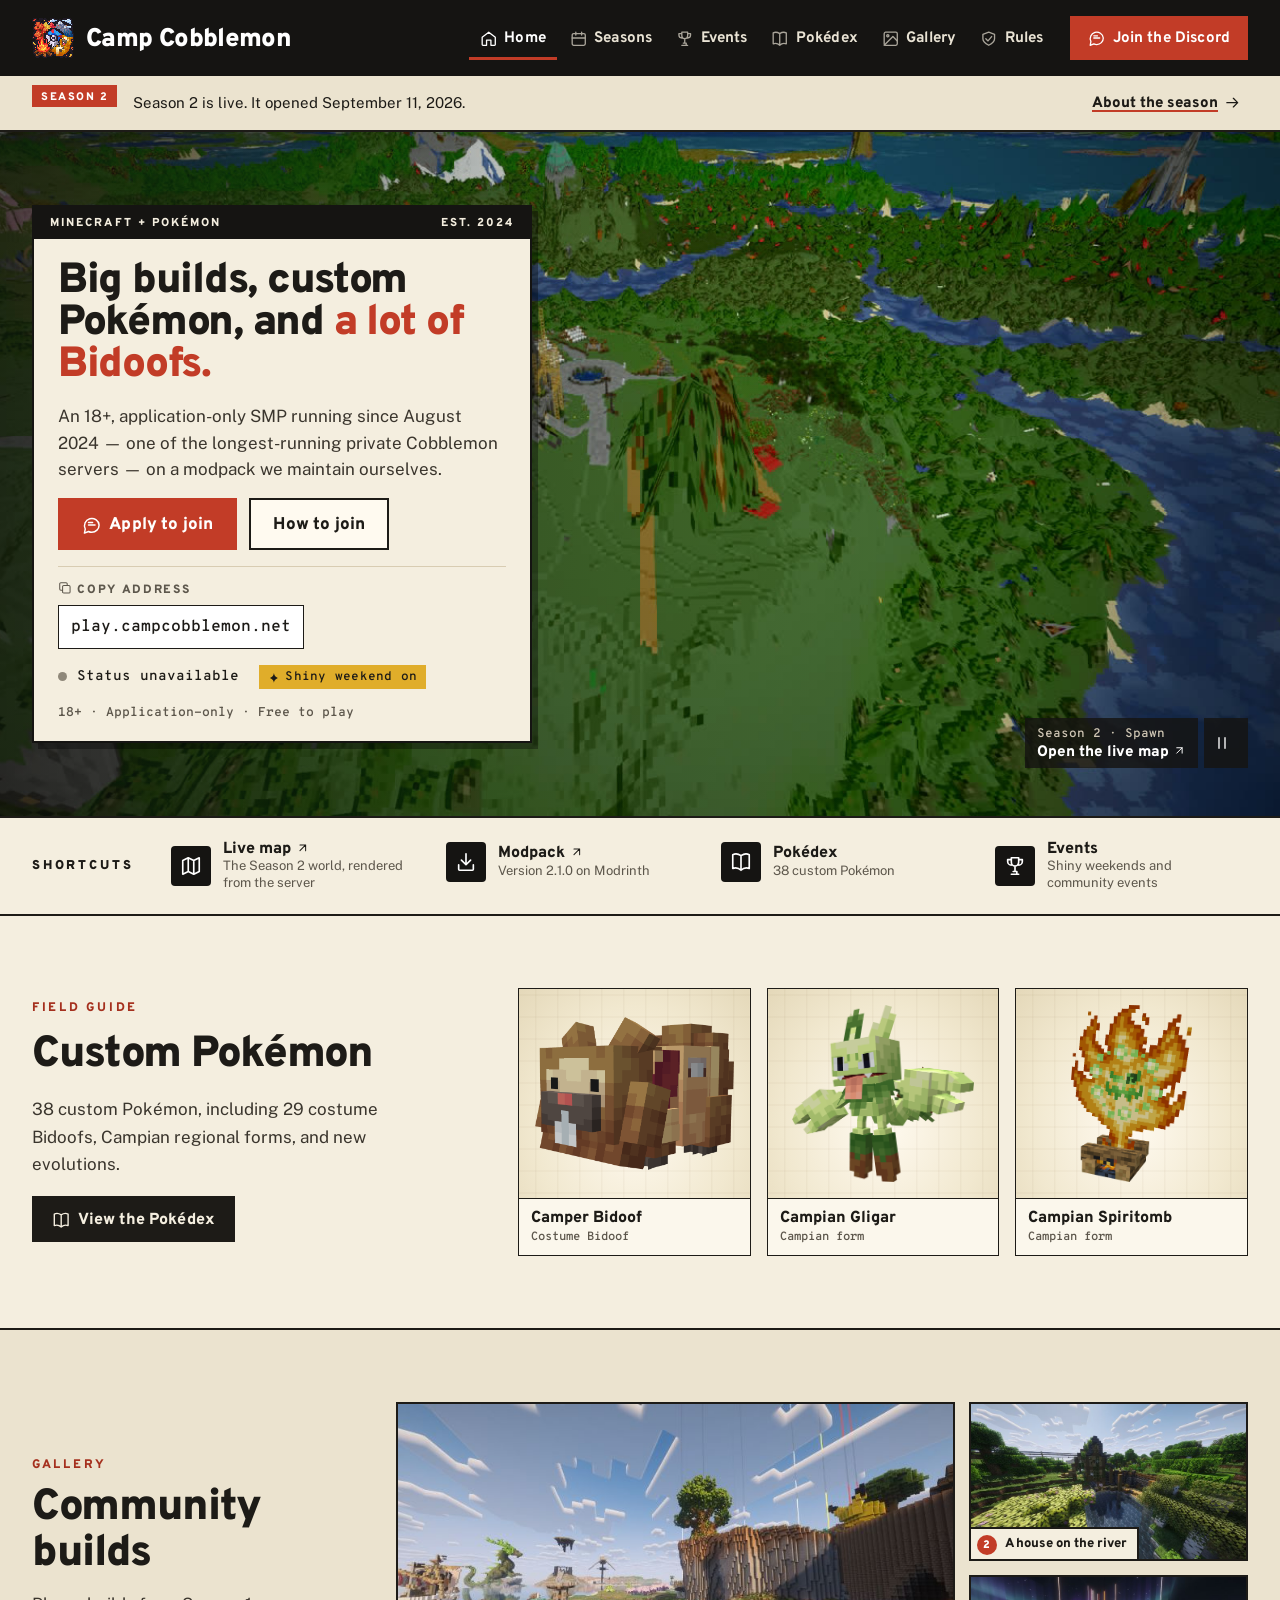
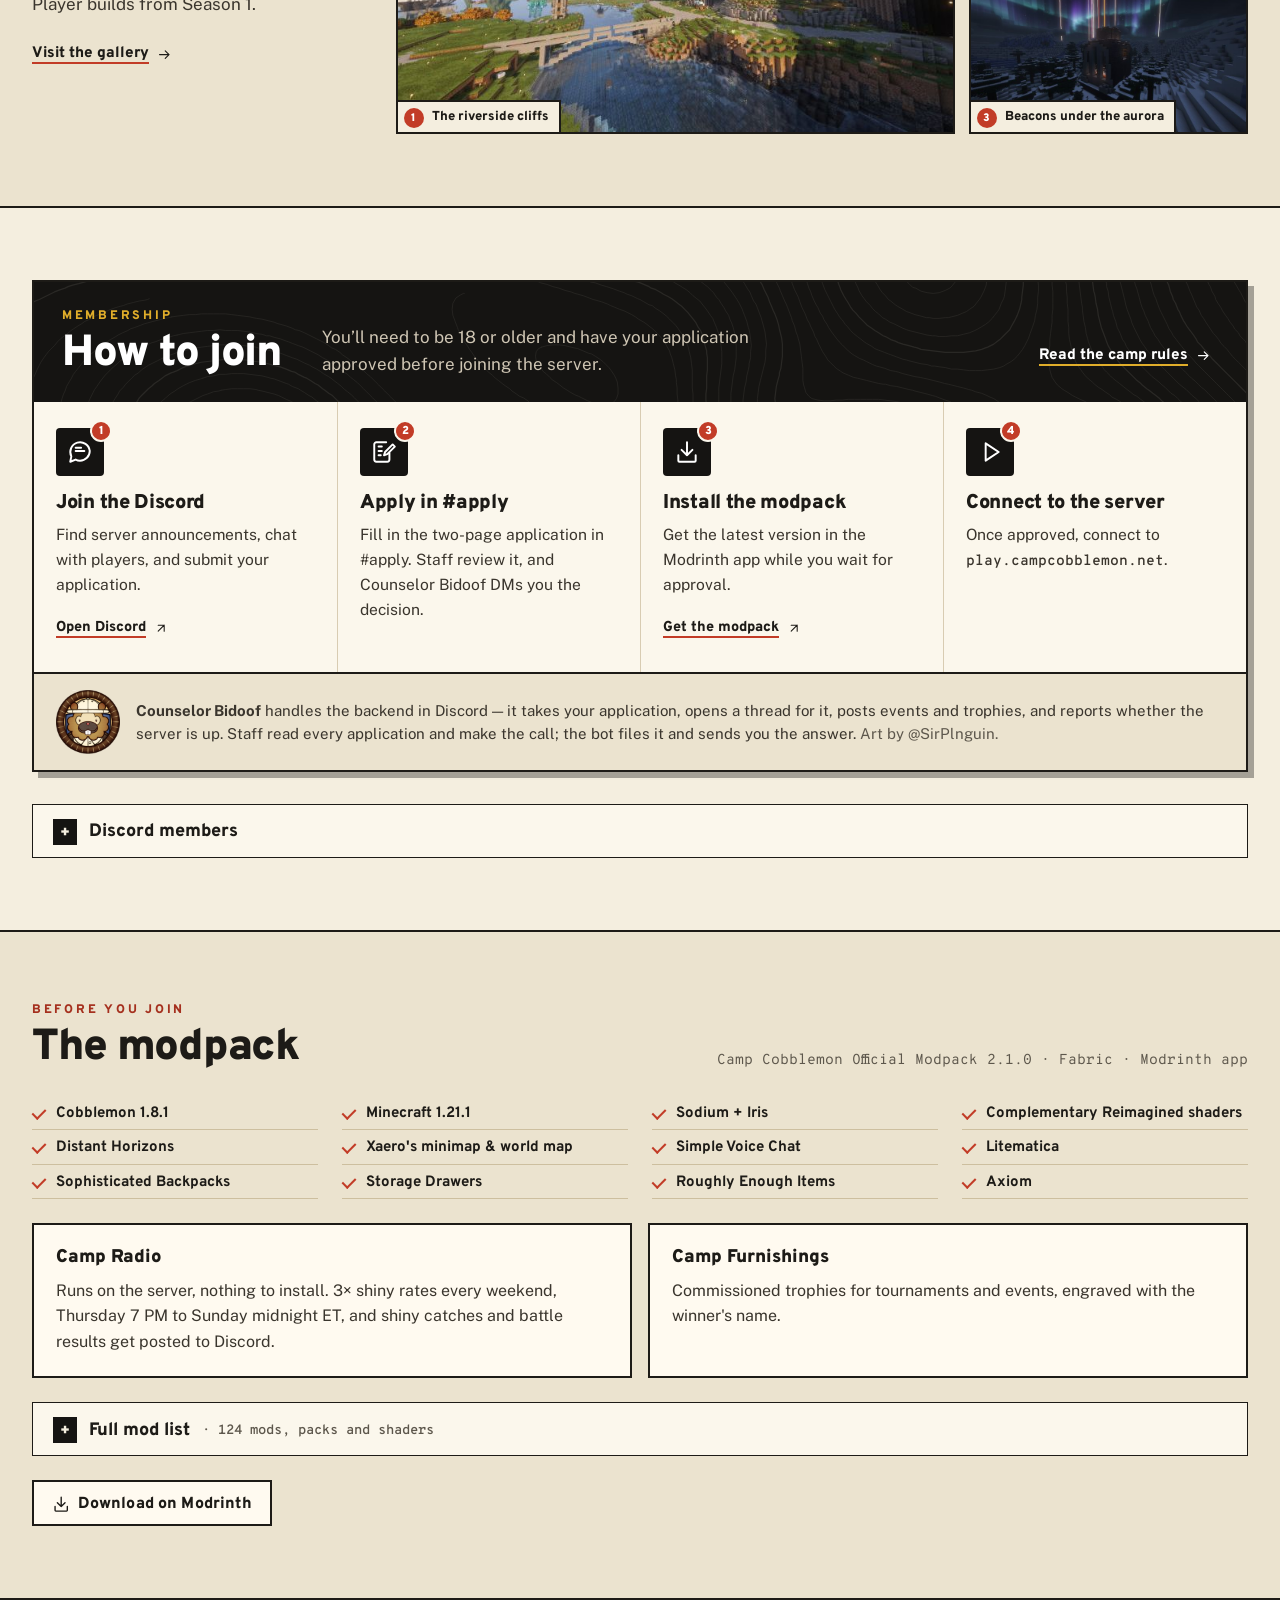
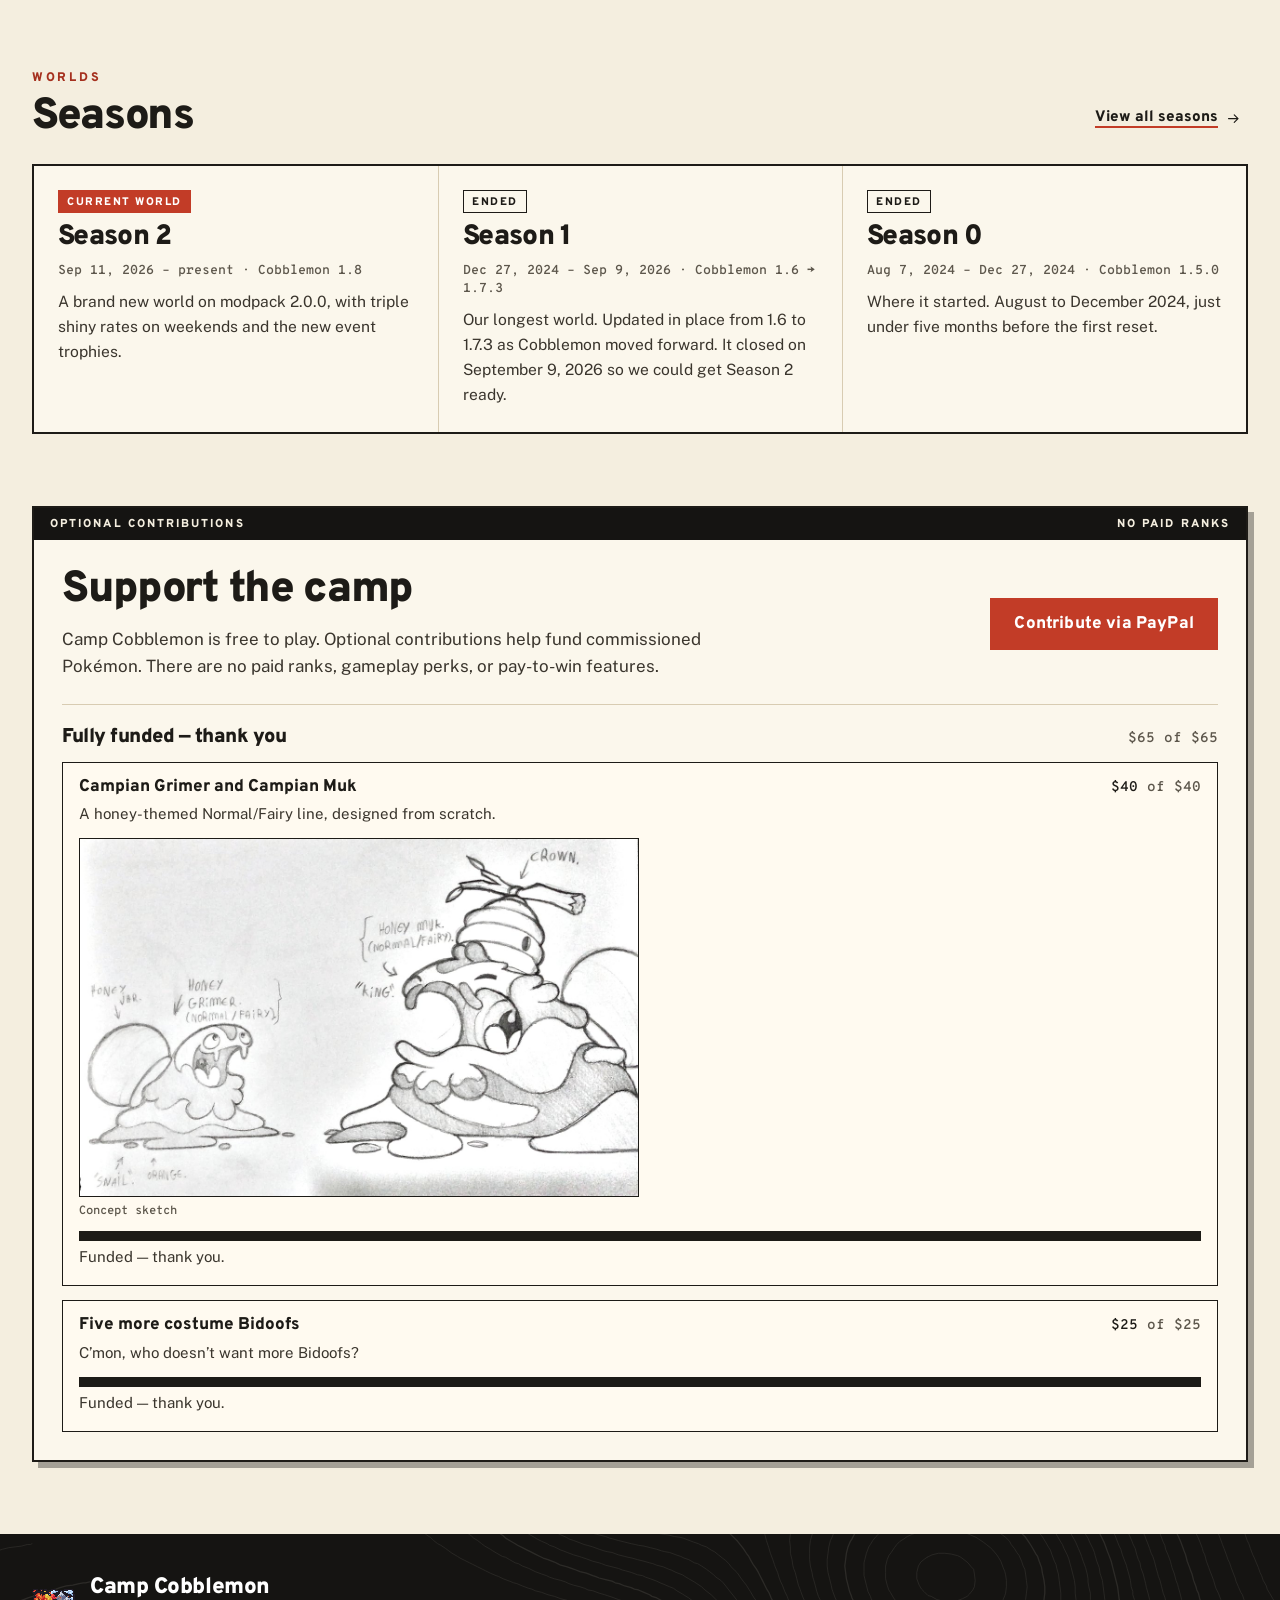
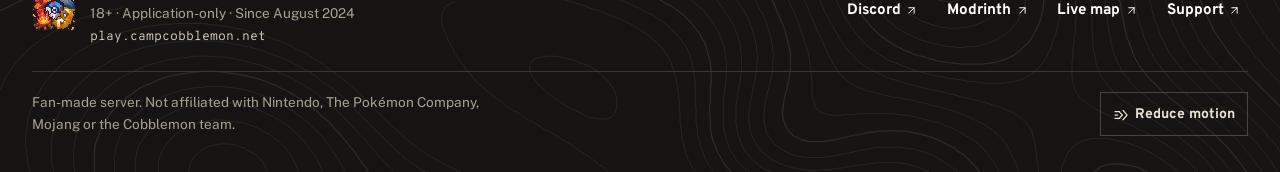
==== index.html @ f48741c9 "Brochure redesign: fix reviewer issues - Pokedex/Gallery no longer vanish on short screens: arrival " ====
<!doctype html>
<html lang="en">
<head>
  <meta charset="utf-8">
  <meta name="viewport" content="width=device-width, initial-scale=1">
  <title>Camp Cobblemon</title>
  <meta name="description" content="Big builds, custom Pokémon, and a lot of Bidoofs. Camp Cobblemon is an 18+, application-only SMP open since August 2024 — one of the longest-running private Cobblemon servers. Season 2 opened September 11, 2026.">
  <meta property="og:site_name" content="Camp Cobblemon">
  <meta property="og:type" content="website">
  <meta property="og:url" content="https://campcobblemon.net/">
  <meta property="og:title" content="Camp Cobblemon">
  <meta property="og:description" content="Big builds, custom Pokémon, and a lot of Bidoofs. 18+, application-only, open since August 2024.">
  <meta property="og:image" content="https://campcobblemon.net/assets/season2/banner.jpg">
  <meta property="og:image:width" content="960">
  <meta property="og:image:height" content="540">
  <meta name="twitter:card" content="summary_large_image">
  <meta name="theme-color" content="#151412">
  <link rel="icon" href="assets/logo.png">
  <link rel="preconnect" href="https://fonts.googleapis.com">
  <link rel="preconnect" href="https://fonts.gstatic.com" crossorigin>
  <link href="https://fonts.googleapis.com/css2?family=Overpass:wght@600;700;800;900&family=Overpass+Mono:wght@500;600&family=Public+Sans:wght@400;500;600;700&display=swap" rel="stylesheet">
  <script>try{document.documentElement.setAttribute("data-motion",matchMedia("(prefers-reduced-motion: reduce)").matches||localStorage.getItem("camp-motion")==="reduced"?"reduced":"full")}catch(e){}</script>
  <link rel="stylesheet" href="site.css?v=4ede66f1">
</head>
<body class="home-page">
<a class="skip-link" href="#main">Skip to content</a>

<header class="site-header">
  <div class="wrap">
    <a class="brand" href="index.html"><img src="assets/logo.png" alt=""><span>Camp Cobblemon</span></a>
    <button class="nav-toggle" type="button" aria-expanded="false" aria-controls="primary-nav" hidden><svg class="icon" aria-hidden="true" focusable="false"><use href="assets/icons.svg#menu"></use></svg>Menu</button>
    <nav class="nav" id="primary-nav" aria-label="Main navigation">
      <a href="index.html" class="active" aria-current="page"><svg class="icon" aria-hidden="true" focusable="false"><use href="assets/icons.svg#home"></use></svg>Home</a>
      <a href="seasons.html"><svg class="icon" aria-hidden="true" focusable="false"><use href="assets/icons.svg#calendar"></use></svg>Seasons</a>
      <a href="events.html"><svg class="icon" aria-hidden="true" focusable="false"><use href="assets/icons.svg#events"></use></svg>Events</a>
      <a href="pokedex.html"><svg class="icon" aria-hidden="true" focusable="false"><use href="assets/icons.svg#book"></use></svg>Pokédex</a>
      <a href="gallery.html"><svg class="icon" aria-hidden="true" focusable="false"><use href="assets/icons.svg#gallery"></use></svg>Gallery</a>
      <a href="rules.html"><svg class="icon" aria-hidden="true" focusable="false"><use href="assets/icons.svg#shield"></use></svg>Rules</a>
      <a class="btn btn-primary" data-link="discord" href="https://discord.com/invite/fWGNXbbjsd" target="_blank" rel="noopener"><svg class="icon" aria-hidden="true" focusable="false"><use href="assets/icons.svg#chat"></use></svg>Join the Discord</a>
    </nav>
  </div>
</header>

<main id="main" tabindex="-1">

  <aside class="season-announcement" aria-label="Season announcement">
    <div class="wrap">
      <span class="tag">Season 2</span>
      <p data-season-line>Season 2 is live. It opened September 11, 2026.</p>
      <a href="seasons.html#s2">About the season <svg class="icon" aria-hidden="true" focusable="false"><use href="assets/icons.svg#arrow"></use></svg></a>
    </div>
  </aside>

  <section class="hero" aria-labelledby="welcome-heading">
    <video class="hero-landscape" autoplay muted loop playsinline preload="auto" poster="assets/video/s2-flyover-poster.jpg?v=crop72" aria-hidden="true"><source src="assets/video/s2-flyover.mp4?v=crop72" type="video/mp4"></video>
    <div class="wrap hero-inner">
      <div class="hero-panel">
        <p class="panel-hd"><span>Minecraft + Pokémon</span><span>Est. 2024</span></p>
        <div class="hero-copy">
          <h1 id="welcome-heading">Big builds, custom Pokémon, and <span>a lot of Bidoofs.</span></h1>
          <p class="lede">An 18+, application-only SMP running since August 2024&nbsp;— one of the longest-running private Cobblemon servers&nbsp;— on a modpack we maintain ourselves.</p>
          <div class="actions">
            <a class="btn btn-primary btn-lg" data-link="discord" href="https://discord.com/invite/fWGNXbbjsd" target="_blank" rel="noopener"><svg class="icon" aria-hidden="true" focusable="false"><use href="assets/icons.svg#chat"></use></svg>Apply to join</a>
            <a class="btn btn-outline btn-lg" href="#join">How to join</a>
          </div>
          <div class="server-address"><span class="lbl"><svg class="icon" aria-hidden="true" focusable="false"><use href="assets/icons.svg#copy"></use></svg>Copy address</span><button class="mono" data-copy aria-label="Copy server address" title="Copy the server address" data-address>play.campcobblemon.net</button></div>
          <p class="sr-only" id="copy-feedback" role="status"></p>
          <div class="status" id="status" role="status">
            <span class="dot" aria-hidden="true"></span>
            <strong class="status-text">Checking server…</strong>
            <span class="status-players"></span>
            <span class="tag shiny-badge" id="shiny-badge" hidden><svg class="icon" aria-hidden="true" focusable="false"><use href="assets/icons.svg#sparkle"></use></svg>Shiny weekend on</span>
          </div>
          <p class="hero-note">18+ · Application-only · Free to play</p>
        </div>
      </div>
      <div class="hero-tools">
        <a class="landscape-credit" data-link="map" href="https://map.campcobblemon.net" target="_blank" rel="noopener"><span>Season 2 · Spawn</span><strong>Open the live map<svg class="icon trail" aria-hidden="true" focusable="false"><use href="assets/icons.svg#external"></use></svg></strong></a>
        <button class="video-toggle" type="button" data-video-toggle aria-label="Pause the background video" hidden><svg class="icon" aria-hidden="true" focusable="false"><use href="assets/icons.svg#pause"></use></svg></button>
      </div>
    </div>
  </section>

  <nav class="key-strip" aria-label="Player shortcuts">
    <div class="wrap">
      <p class="key-title" aria-hidden="true">Shortcuts</p>
      <ul class="key-list">
        <li><a data-link="map" href="https://map.campcobblemon.net" target="_blank" rel="noopener"><span class="picto" aria-hidden="true"><svg class="icon" aria-hidden="true" focusable="false"><use href="assets/icons.svg#map"></use></svg></span><span><strong>Live map<svg class="icon trail" aria-hidden="true" focusable="false"><use href="assets/icons.svg#external"></use></svg></strong><small>The Season 2 world, rendered from the server</small></span></a></li>
        <li><a data-link="modrinth" href="https://modrinth.com/modpack/camp-cobblemon-modpack" target="_blank" rel="noopener"><span class="picto" aria-hidden="true"><svg class="icon" aria-hidden="true" focusable="false"><use href="assets/icons.svg#download"></use></svg></span><span><strong>Modpack<svg class="icon trail" aria-hidden="true" focusable="false"><use href="assets/icons.svg#external"></use></svg></strong><small>Version <span data-modpack-version>2.1.0</span> on Modrinth</small></span></a></li>
        <li><a href="pokedex.html"><span class="picto" aria-hidden="true"><svg class="icon" aria-hidden="true" focusable="false"><use href="assets/icons.svg#book"></use></svg></span><span><strong>Pokédex</strong><small><span data-mon-count>38</span> custom Pokémon</small></span></a></li>
        <li><a href="events.html"><span class="picto" aria-hidden="true"><svg class="icon" aria-hidden="true" focusable="false"><use href="assets/icons.svg#events"></use></svg></span><span><strong>Events</strong><small>Shiny weekends and community events</small></span></a></li>
      </ul>
    </div>
  </nav>

  <section class="section camp-field-guide" aria-labelledby="locals-heading">
    <div class="wrap">
      <div class="field-guide-copy">
        <p class="kicker">Field guide</p>
        <h2 id="locals-heading">Custom Pokémon</h2>
        <p><span data-mon-count>38</span> custom Pokémon, including <span data-bidoof-count>29</span> costume Bidoofs, Campian regional forms, and new evolutions.</p>
        <a class="btn btn-dark" href="pokedex.html"><svg class="icon" aria-hidden="true" focusable="false"><use href="assets/icons.svg#book"></use></svg>View the Pokédex</a>
      </div>
      <div class="specimen-lineup">
        <figure><img src="assets/pokemon/r33.png" alt="Camper Bidoof carrying a backpack" width="256" height="256" loading="lazy"><figcaption><strong>Camper Bidoof</strong><span>Costume Bidoof</span></figcaption></figure>
        <figure><img src="assets/pokemon/r29.png" alt="Campian Gligar" width="256" height="256" loading="lazy"><figcaption><strong>Campian Gligar</strong><span>Campian form</span></figcaption></figure>
        <figure><img src="assets/pokemon/r32.png" alt="Campian Spiritomb" width="256" height="256" loading="lazy"><figcaption><strong>Campian Spiritomb</strong><span>Campian form</span></figcaption></figure>
      </div>
    </div>
  </section>

  <section class="section camp-gallery" aria-labelledby="builds-heading">
    <div class="wrap">
      <div class="builds-copy">
        <p class="kicker">Gallery</p>
        <h2 id="builds-heading">Community builds</h2>
        <p class="gallery-note">Player builds from Season 1.</p>
        <a class="more" href="gallery.html">Visit the gallery <svg class="icon" aria-hidden="true" focusable="false"><use href="assets/icons.svg#arrow"></use></svg></a>
      </div>
      <div class="thumbs-3" id="featured"></div>
    </div>
  </section>

  <section class="section join-grid" id="join" aria-labelledby="join-heading">
    <div class="wrap">
      <div class="sheet">
        <div class="sheet-head">
          <div><p class="kicker">Membership</p><h2 id="join-heading">How to join</h2></div>
          <p class="join-intro">You’ll need to be 18 or older and have your application approved before joining the server.</p>
          <a class="more" href="rules.html">Read the camp rules <svg class="icon" aria-hidden="true" focusable="false"><use href="assets/icons.svg#arrow"></use></svg></a>
        </div>
        <ol class="join-steps">
          <li class="step"><span class="picto" aria-hidden="true"><svg class="icon" aria-hidden="true" focusable="false"><use href="assets/icons.svg#chat"></use></svg><b>1</b></span><strong>Join the Discord</strong><p>Find server announcements, chat with players, and submit your application.</p><a class="more" data-link="discord" href="https://discord.com/invite/fWGNXbbjsd" target="_blank" rel="noopener">Open Discord <svg class="icon" aria-hidden="true" focusable="false"><use href="assets/icons.svg#external"></use></svg></a></li>
          <li class="step"><span class="picto" aria-hidden="true"><svg class="icon" aria-hidden="true" focusable="false"><use href="assets/icons.svg#apply"></use></svg><b>2</b></span><strong>Apply in #apply</strong><p>Fill in the two-page application in #apply. Staff review it, and Counselor Bidoof DMs you the decision.</p></li>
          <li class="step"><span class="picto" aria-hidden="true"><svg class="icon" aria-hidden="true" focusable="false"><use href="assets/icons.svg#download"></use></svg><b>3</b></span><strong>Install the modpack</strong><p>Get the latest version in the Modrinth app while you wait for approval.</p><a class="more" data-link="modrinth" href="https://modrinth.com/modpack/camp-cobblemon-modpack" target="_blank" rel="noopener">Get the modpack <svg class="icon" aria-hidden="true" focusable="false"><use href="assets/icons.svg#external"></use></svg></a></li>
          <li class="step"><span class="picto" aria-hidden="true"><svg class="icon" aria-hidden="true" focusable="false"><use href="assets/icons.svg#play"></use></svg><b>4</b></span><strong>Connect to the server</strong><p>Once approved, connect to <span class="mono" data-address>play.campcobblemon.net</span>.</p></li>
        </ol>
        <aside class="bot-note">
          <img src="assets/counselor.png" alt="Counselor Bidoof, the camp's Discord bot" width="192" height="192" loading="lazy">
          <p><strong>Counselor Bidoof</strong> handles the backend in Discord — it takes your application, opens a thread for it, posts events and trophies, and reports whether the server is up. Staff read every application and make the call; the bot files it and sends you the answer. <span class="faint">Art by @SirPlnguin.</span></p>
        </aside>
      </div>
      <details class="dropdown discord-widget">
        <summary>Discord members</summary>
        <iframe src="https://discord.com/widget?id=1269333810647138377&theme=light" width="350" height="500" title="Camp Cobblemon Discord" allowtransparency="true" frameborder="0" loading="lazy" sandbox="allow-popups allow-popups-to-escape-sandbox allow-same-origin allow-scripts"></iframe>
      </details>
    </div>
  </section>

  <section class="section modpack" id="modpack" aria-labelledby="modpack-heading">
    <div class="wrap">
      <div class="section-head">
        <div><p class="kicker">Before you join</p><h2 id="modpack-heading">The modpack</h2></div>
        <p class="mono">Camp Cobblemon Official Modpack <span data-modpack-version>2.0.0</span> · Fabric · Modrinth app</p>
      </div>
      <div class="chips" id="modpack-chips"></div>
      <div class="cards-4" id="modpack-ours"></div>
      <details class="dropdown">
        <summary>Full mod list <span class="faint"><span class="sep" aria-hidden="true">· </span><span data-mod-count>121</span> mods, packs and shaders</span></summary>
        <div class="modlist" id="modlist"></div>
      </details>
      <div><a class="btn btn-outline" data-link="modrinth" href="https://modrinth.com/modpack/camp-cobblemon-modpack" target="_blank" rel="noopener"><svg class="icon" aria-hidden="true" focusable="false"><use href="assets/icons.svg#download"></use></svg>Download on Modrinth</a></div>
    </div>
  </section>

  <section class="section" id="seasons-section" aria-labelledby="seasons-heading">
    <div class="wrap">
      <div class="section-head">
        <div><p class="kicker">Worlds</p><h2 id="seasons-heading">Seasons</h2></div>
        <a class="more" href="seasons.html">View all seasons <svg class="icon" aria-hidden="true" focusable="false"><use href="assets/icons.svg#arrow"></use></svg></a>
      </div>
      <div class="seasons" id="seasons"></div>
    </div>
  </section>

  <section class="section" id="support" aria-labelledby="support-heading">
    <div class="wrap">
      <div class="support">
        <p class="panel-hd" aria-hidden="true"><span>Optional contributions</span><span>No paid ranks</span></p>
        <div class="support-body">
          <div class="support-copy">
            <h2 id="support-heading">Support the camp</h2>
            <p>Camp Cobblemon is free to play. Optional contributions help fund commissioned Pokémon.
            There are no paid ranks, gameplay perks, or pay-to-win features.</p>
          </div>
          <a class="btn btn-primary btn-lg" data-link="paypal" href="https://paypal.me/campcobblemon" target="_blank" rel="noopener">Contribute via PayPal</a>
          <div class="goals" id="support-goals" hidden></div>
        </div>
      </div>
    </div>
  </section>

</main>

<footer class="site-footer">
  <div class="wrap">
    <div class="foot-brand"><img src="assets/logo.png" alt="" width="44" height="44"><div><strong>Camp Cobblemon</strong><span>18+ · Application-only · Since August 2024</span><span class="mono" data-address>play.campcobblemon.net</span></div></div>
    <nav aria-label="Footer links">
      <a data-link="discord" href="https://discord.com/invite/fWGNXbbjsd" target="_blank" rel="noopener">Discord<svg class="icon trail" aria-hidden="true" focusable="false"><use href="assets/icons.svg#external"></use></svg></a>
      <a data-link="modrinth" href="https://modrinth.com/modpack/camp-cobblemon-modpack" target="_blank" rel="noopener">Modrinth<svg class="icon trail" aria-hidden="true" focusable="false"><use href="assets/icons.svg#external"></use></svg></a>
      <a data-link="map" href="https://map.campcobblemon.net" target="_blank" rel="noopener">Live map<svg class="icon trail" aria-hidden="true" focusable="false"><use href="assets/icons.svg#external"></use></svg></a>
      <a data-link="paypal" href="https://paypal.me/campcobblemon" target="_blank" rel="noopener">Support<svg class="icon trail" aria-hidden="true" focusable="false"><use href="assets/icons.svg#external"></use></svg></a>
    </nav>
    <div class="foot-base">
      <p class="foot-note">Fan-made server. Not affiliated with Nintendo, The Pokémon Company, Mojang or the Cobblemon team.</p>
      <button class="motion-toggle" type="button" data-motion-toggle aria-pressed="false" hidden><svg class="icon" aria-hidden="true" focusable="false"><use href="assets/icons.svg#motion"></use></svg><span>Reduce motion</span></button>
    </div>
  </div>
</footer>

<script src="content.js?v=744ba8bd"></script>
<script src="mods.js?v=3571bd7f"></script>
<script src="site.js?v=68fffde1"></script>
</body>
</html>
---- site.css ----
/* Camp Cobblemon: a park-brochure field guide.
   Black bands, map-paper cream, trail red. Overpass for display, Public Sans for reading,
   Overpass Mono for data. Square corners; hard offset shadows on the panels that matter. */

:root {
  --band: #151412; --band-2: #2a2824; --band-line: #3a372f;
  --paper: #f4eedf; --paper-2: #ebe3cf; --paper-3: #e1d7bf; --card: #fbf7ec; --white: #fffaf0;
  --ink: #1d1b17; --ink-2: #3a352d; --muted: #5d574c; --line: #d8ccb2;
  --red: #c23c27; --red-2: #a5301e; --gold: #e0ad2a; --water: #3e7891; --green: #2f7a45;
  --on-band: #f4eedf; --on-band-2: #cfc6b4; --on-band-3: #a9a291;
  --head: "Overpass", "Segoe UI", system-ui, sans-serif;
  --body: "Public Sans", "Segoe UI", system-ui, sans-serif;
  --mono: "Overpass Mono", ui-monospace, Consolas, monospace;
  --shadow: 6px 6px 0 rgba(0, 0, 0, .33);
  --gutter: 32px;
}

/* ---------- base ---------- */
* { box-sizing: border-box; }
[hidden] { display: none !important; }
html { -webkit-text-size-adjust: 100%; }
body { margin: 0; background: var(--paper); color: var(--ink); font: 1.0625rem/1.6 var(--body); }
img { max-width: 100%; }
a { color: inherit; text-decoration-color: var(--red); text-decoration-thickness: 1.5px; text-underline-offset: .22em; }
a:hover { color: var(--red-2); }
p { margin: 0; }
h1, h2, h3 { margin: 0; font-family: var(--head); font-weight: 900; line-height: 1.05; letter-spacing: -.025em; overflow-wrap: break-word; }
h2 { font-size: clamp(2rem, 3.4vw, 2.875rem); letter-spacing: -.03em; }
button { font: inherit; }
.wrap { max-width: 1280px; margin: 0 auto; padding-inline: var(--gutter); }
.mono { font-family: var(--mono); }
.muted { color: var(--muted); }
.faint { color: var(--muted); }
.sr-only { position: absolute; width: 1px; height: 1px; padding: 0; margin: -1px; overflow: hidden; clip-path: inset(50%); white-space: nowrap; border: 0; }
:focus-visible { outline: 3px solid var(--water); outline-offset: 3px; }
.site-header :focus-visible, .site-footer :focus-visible, .sheet-head :focus-visible, .compare-tray :focus-visible,
.modal-hd :focus-visible, .lightbox :focus-visible, .landscape-credit:focus-visible, .video-toggle:focus-visible { outline-color: var(--gold); }
.skip-link { position: fixed; top: 12px; left: 12px; z-index: 100; padding: 12px 18px 10px; background: var(--band); color: var(--on-band); font: 800 1rem var(--head); border: 2px solid var(--gold); transform: translateY(-200%); }
.skip-link:focus { transform: none; color: var(--on-band); }

/* Icons accompany text; decorative SVGs are hidden from assistive technology. */
.icon { display: inline-block; width: 1.15em; height: 1.15em; flex-shrink: 0; vertical-align: -.18em; pointer-events: none; }
a > .icon:first-child, button > .icon:first-child, .lbl > .icon:first-child, label > .icon:first-child, .tag > .icon:first-child, .strip-title > .icon:first-child { margin-right: .45em; }
.icon.trail { width: .85em; height: .85em; margin-left: .3em; vertical-align: -.08em; }

/* small letter-spaced labels */
.kicker { margin: 0 0 10px; font: 800 .78rem/1 var(--head); letter-spacing: .22em; text-transform: uppercase; color: var(--red-2); }
.lbl { display: inline-block; margin-right: 6px; font: 800 .75rem/1.4 var(--head); letter-spacing: .14em; text-transform: uppercase; color: var(--muted); }
.tag { display: inline-flex; align-items: center; align-self: flex-start; padding: 5px 8px 3px; border: 1.5px solid var(--ink); background: transparent; color: var(--ink); font: 800 .6875rem/1.1 var(--head); letter-spacing: .14em; text-transform: uppercase; white-space: nowrap; }
.current .tag, .tag.current { background: var(--red); border-color: var(--red); color: #fff; }
.upcoming .tag { background: var(--ink); color: var(--paper); }
.tag.shiny-badge { background: var(--gold); border-color: var(--gold); color: var(--ink); }
.panel-hd { margin: 0; display: flex; justify-content: space-between; gap: 12px; padding: 10px 16px 8px; background: var(--band); color: var(--on-band); font: 800 .72rem/1.2 var(--head); letter-spacing: .18em; text-transform: uppercase; }

/* pictogram squares, numbered like the places on a park map */
.picto { position: relative; flex: none; display: grid; place-items: center; width: 40px; height: 40px; border-radius: 4px; background: var(--band); color: #fff; }
.picto .icon { width: 22px; height: 22px; margin: 0; vertical-align: 0; }
.picto b { position: absolute; top: -8px; right: -8px; display: grid; place-items: center; width: 22px; height: 22px; padding-top: 2px; border: 2px solid var(--paper); border-radius: 50%; background: var(--red); color: #fff; font: 900 .72rem/1 var(--head); }

/* ---------- buttons, links, pills ---------- */
.btn { display: inline-flex; align-items: center; justify-content: center; max-width: 100%; min-height: 46px; padding: 12px 18px 10px; border: 2px solid var(--ink); border-radius: 0; background: transparent; color: var(--ink); font: 800 1rem/1.15 var(--head); letter-spacing: .01em; text-decoration: none; cursor: pointer; }
.btn-primary { background: var(--red); border-color: var(--red); color: #fff; }
.btn-primary:hover { background: var(--red-2); border-color: var(--red-2); color: #fff; }
.btn-outline { background: var(--white); }
.btn-outline:hover { background: var(--ink); color: var(--paper); }
.btn-dark { background: var(--ink); color: var(--paper); }
.btn-dark:hover { background: #000; color: #fff; }
.btn-lg { min-height: 52px; padding: 14px 22px 12px; font-size: 1.0625rem; }
.more { display: inline-flex; align-items: center; gap: 8px; min-height: 44px; font: 800 .95rem/1.2 var(--head); color: var(--ink); text-decoration: underline; text-decoration-color: var(--red); text-decoration-thickness: 2px; text-underline-offset: 5px; }
.more > .icon { width: 1em; height: 1em; }
.actions { display: flex; flex-wrap: wrap; align-items: center; gap: 12px; }

.pill { display: inline-flex; align-items: center; justify-content: center; min-height: 44px; padding: 9px 14px 7px; border: 2px solid var(--ink); border-radius: 0; background: var(--white); color: var(--ink); font: 700 .9375rem/1.1 var(--head); cursor: pointer; }
.pill:hover { background: var(--paper-2); }
.pill.active { background: var(--ink); color: var(--paper); }
.pill:disabled { opacity: .45; cursor: default; background: var(--white); }
.pill.small { padding: 8px 12px 6px; font-size: .875rem; }
.pill .faint { margin-left: 6px; font: 600 .78em var(--mono); color: inherit; opacity: .72; font-variant-numeric: tabular-nums; }

/* ---------- header band ---------- */
.site-header { background: var(--band); color: var(--on-band); }
.site-header .wrap { display: flex; flex-wrap: wrap; align-items: center; gap: 12px 20px; min-height: 76px; padding-block: 14px; }
.brand { display: flex; align-items: center; gap: 12px; min-width: 0; min-height: 44px; color: #fff; text-decoration: none; }
.brand:hover { color: var(--gold); }
.brand img { width: 42px; height: 42px; flex-shrink: 0; image-rendering: pixelated; }
.brand span { padding-top: 4px; font: 900 1.6rem/1 var(--head); letter-spacing: -.025em; white-space: nowrap; }
.nav { display: flex; flex-wrap: wrap; align-items: center; gap: 2px; margin-left: auto; }
.nav a { display: inline-flex; align-items: center; min-height: 44px; padding: 10px 11px 8px; color: #e9e3d4; font: 700 .95rem/1 var(--head); letter-spacing: .01em; text-decoration: none; }
.nav a .icon { opacity: .7; }
.nav a:hover { background: var(--band-2); color: #fff; }
.nav a.active { color: #fff; box-shadow: inset 0 -3px var(--red); }
.nav a.active .icon { opacity: 1; }
.nav .btn { margin-left: 14px; padding: 12px 16px 10px; color: #fff; }
.nav .btn:hover { background: var(--red-2); color: #fff; }
.nav .btn .icon { opacity: 1; }
.nav-toggle { display: inline-flex; align-items: center; margin-left: auto; min-height: 44px; padding: 9px 14px 7px; border: 2px solid #4a463f; background: none; color: #fff; font: 800 .95rem/1 var(--head); cursor: pointer; }
.nav-toggle:hover, .nav-toggle[aria-expanded="true"] { background: var(--band-2); border-color: #8a8478; }

/* ---------- footer band ---------- */
.site-footer { position: relative; isolation: isolate; overflow: hidden; background: var(--band); color: var(--on-band-2); font-size: .9rem; }
.site-footer::before { content: ""; position: absolute; inset: 0; z-index: -1; background: var(--on-band); opacity: .1;
  -webkit-mask: url(assets/contours.svg) right center / cover no-repeat; mask: url(assets/contours.svg) right center / cover no-repeat; }
.site-footer .wrap { display: grid; grid-template-columns: minmax(0, 1fr) auto; align-items: center; gap: 24px 36px; padding-block: 40px 36px; }
.foot-brand { display: flex; align-items: center; gap: 14px; }
.foot-brand img { width: 44px; height: 44px; image-rendering: pixelated; }
.foot-brand strong { display: block; padding-top: 3px; color: #fff; font: 900 1.4rem/1 var(--head); letter-spacing: -.02em; }
.foot-brand span { display: block; margin-top: 4px; font-size: .85rem; color: var(--on-band-3); }
.foot-brand .mono { margin-top: 2px; font-size: .8rem; color: var(--on-band-2); }
.site-footer nav { display: flex; flex-wrap: wrap; justify-content: flex-end; gap: 4px 22px; }
.site-footer nav a { display: inline-flex; align-items: center; min-height: 44px; color: #fff; font: 700 .95rem/1 var(--head); text-decoration: none; }
.site-footer nav a:hover { color: var(--gold); }
.foot-base { grid-column: 1 / -1; display: flex; flex-wrap: wrap; align-items: center; justify-content: space-between; gap: 14px 24px; padding-top: 20px; border-top: 1px solid var(--band-line); }
.foot-note { max-width: 60ch; color: var(--on-band-3); font-size: .85rem; }
.motion-toggle { display: inline-flex; align-items: center; min-height: 44px; padding: 9px 12px 7px; border: 1.5px solid #4a463f; background: transparent; color: #e9e3d4; font: 700 .875rem/1 var(--head); cursor: pointer; }
.motion-toggle:hover { border-color: #8a8478; color: #fff; }
.motion-toggle[aria-pressed="true"] { background: var(--gold); border-color: var(--gold); color: var(--ink); }
.motion-toggle:disabled { cursor: default; }

/* ---------- sections ---------- */
.section { display: flex; flex-direction: column; gap: 24px; padding-block: 72px; }
.section > .wrap { display: flex; flex-direction: column; gap: 24px; width: 100%; min-width: 0; }
#support { padding-top: 0; }
.section-head { display: flex; flex-wrap: wrap; align-items: flex-end; justify-content: space-between; gap: 12px 24px; }
.section-head > div > .kicker:last-child { margin-bottom: 0; }
.section-head > p { color: var(--muted); font-size: .9rem; }
.card { display: flex; flex-direction: column; gap: 8px; min-width: 0; padding: 22px; background: var(--card); border: 1.5px solid var(--line); }
.card p { color: var(--ink-2); font-size: 1rem; }
.empty { color: var(--muted); padding: 8px 0; }
.results-count { font: 600 .85rem/1.4 var(--mono); color: var(--muted); }

/* sub-page heads: a paper band with quiet contour lines */
.page-head { position: relative; isolation: isolate; overflow: hidden; background: var(--paper-2); border-bottom: 2px solid var(--ink); }
.page-head::before { content: ""; position: absolute; inset: 0 0 0 30%; z-index: -1; background: var(--ink); opacity: .11;
  -webkit-mask: url(assets/contours.svg) left center / cover no-repeat; mask: url(assets/contours.svg) left center / cover no-repeat; }
.page-head .wrap { display: flex; flex-direction: column; align-items: flex-start; gap: 14px; padding-block: 56px 44px; }
.page-head .kicker { margin: 0; }
.page-head h1 { font-size: clamp(2.75rem, 7vw, 5rem); line-height: .95; letter-spacing: -.035em; }
.page-head .lede { max-width: 62ch; font-size: 1.125rem; color: var(--ink-2); text-wrap: pretty; }
.page-meta { padding: 5px 9px 3px; border: 1.5px solid var(--ink); background: var(--white); font-size: .85rem; font-weight: 600; }
.page-body { padding-block: 40px 80px; }
.page-body > .section { padding-block: 0 56px; }
.page-body > .section:last-child { padding-bottom: 0; }

/* dropdowns */
.dropdown { min-width: 0; padding: 0 20px; background: var(--card); border: 1.5px solid var(--ink); }
.dropdown summary { display: flex; flex-wrap: wrap; align-items: center; gap: 4px 12px; padding: 14px 0 12px; list-style: none; cursor: pointer; font: 800 1.125rem/1.2 var(--head); }
.dropdown summary::-webkit-details-marker { display: none; }
.dropdown summary::before { content: "+"; display: grid; place-items: center; width: 24px; height: 24px; padding-top: 2px; background: var(--band); color: var(--on-band); font: 900 1rem/1 var(--head); }
.dropdown[open] summary::before { content: "\2212"; }
.dropdown summary .faint { font: 600 .85rem var(--mono); }

/* ---------- home: season strip ---------- */
.season-announcement { background: var(--paper-2); border-bottom: 2px solid var(--ink); font-size: .9375rem; }
.season-announcement .wrap { display: flex; flex-wrap: wrap; align-items: center; gap: 8px 16px; padding-block: 9px; }
.season-announcement .tag { background: var(--red); border-color: var(--red); color: #fff; }
.season-announcement a { display: inline-flex; align-items: center; gap: 6px; min-height: 36px; margin-left: auto; font: 800 .9375rem var(--head); }

/* ---------- home: video hero with a brochure panel ---------- */
.hero { position: relative; isolation: isolate; overflow: hidden; background: var(--band); border-bottom: 2px solid var(--ink); }
.hero-landscape { position: absolute; inset: 0; z-index: -2; width: 100%; height: 100%; object-fit: cover; object-position: center 45%; }
.hero::after { content: ""; position: absolute; inset: 0; z-index: -1; background: linear-gradient(90deg, rgba(21, 20, 18, .5), rgba(21, 20, 18, .12) 48%, rgba(21, 20, 18, 0) 70%); }
.hero-inner { display: flex; align-items: center; justify-content: space-between; gap: 24px; min-height: clamp(560px, 76vh, 760px); padding-block: 48px; }
.hero-panel { width: min(500px, 100%); background: var(--paper); border: 2px solid var(--band); box-shadow: var(--shadow); }
.hero-copy { display: flex; flex-direction: column; align-items: flex-start; gap: 16px; padding: 22px 24px 20px; }
.hero h1 { font-size: clamp(2.125rem, 3.3vw, 2.75rem); line-height: 1; letter-spacing: -.03em; }
.hero h1 span { color: var(--red); }
.hero .lede { color: var(--ink-2); font-size: 1.0625rem; line-height: 1.55; text-wrap: pretty; }
.server-address { display: flex; flex-direction: column; align-items: flex-start; gap: 6px; width: 100%; padding-top: 14px; border-top: 1.5px solid var(--line); }
.server-address .lbl { margin: 0; }
.server-address button { min-height: 44px; padding: 9px 12px 7px; border: 1.5px solid var(--ink); background: #fff; color: var(--ink); font: 600 1rem/1.2 var(--mono); cursor: pointer; overflow-wrap: anywhere; text-align: left; }
.server-address button:hover { background: var(--ink); color: var(--paper); }
.copy-error { color: var(--red-2); font-size: .875rem; }
.status { display: flex; flex-wrap: wrap; align-items: center; gap: 6px 10px; font: 600 .875rem/1.3 var(--mono); }
.status-text { font-weight: 600; }
.status-players { color: var(--muted); }
.dot { width: 9px; height: 9px; flex-shrink: 0; border-radius: 50%; background: #8f887a; }
.online .dot { background: #2fa65f; box-shadow: 0 0 0 3px rgba(47, 166, 95, .22); }
.offline .dot { background: var(--red); }
.status .tag { font-family: var(--mono); font-weight: 600; letter-spacing: .02em; text-transform: none; font-size: .78rem; }
.hero-note { font: 600 .8rem/1.3 var(--mono); color: var(--muted); }
.hero-tools { flex: none; align-self: flex-end; display: flex; align-items: stretch; gap: 6px; }
.landscape-credit { display: flex; flex-direction: column; justify-content: center; gap: 2px; min-height: 44px; padding: 8px 12px 6px; background: rgba(21, 20, 18, .82); color: #fff; font: 600 .78rem/1.3 var(--mono); text-decoration: none; }
.video-toggle { flex: none; display: grid; place-items: center; width: 44px; min-height: 44px; padding: 0; border: 0; background: rgba(21, 20, 18, .82); color: #fff; cursor: pointer; }
.video-toggle:hover { color: var(--gold); }
.video-toggle .icon { width: 18px; height: 18px; margin: 0; }
.landscape-credit span { color: var(--on-band-2); }
.landscape-credit strong { font: 800 .95rem/1.2 var(--head); }
.landscape-credit:hover { color: var(--gold); }
.shiny-badge .icon { width: .95em; height: .95em; margin-right: .4em; vertical-align: -.12em; }

/* key strip under the hero, after a map key */
.key-strip { background: var(--paper); border-bottom: 2px solid var(--ink); }
.key-strip .wrap { display: grid; grid-template-columns: auto minmax(0, 1fr); align-items: center; gap: 12px 32px; padding-block: 16px; }
.key-title { font: 900 .8rem/1 var(--head); letter-spacing: .22em; text-transform: uppercase; }
.key-list { display: grid; grid-template-columns: repeat(4, minmax(0, 1fr)); gap: 4px 16px; margin: 0; padding: 0; list-style: none; }
.key-list a { display: flex; align-items: center; gap: 12px; min-height: 56px; padding: 6px; color: var(--ink); text-decoration: none; }
.key-list a:hover { background: var(--paper-2); color: var(--ink); }
.key-list strong { display: block; font: 800 1rem/1.15 var(--head); }
.key-list small { display: block; color: var(--muted); font-size: .8125rem; line-height: 1.3; }

/* custom Pokémon */
.camp-field-guide .wrap { display: grid; grid-template-columns: minmax(0, .9fr) minmax(0, 1.5fr); align-items: center; gap: 48px; }
.field-guide-copy { display: flex; flex-direction: column; align-items: flex-start; gap: 18px; }
.field-guide-copy .kicker { margin: 0; }
.field-guide-copy p:not(.kicker) { max-width: 40ch; color: var(--ink-2); }
.specimen-lineup { display: grid; grid-template-columns: repeat(3, minmax(0, 1fr)); gap: 16px; }
.specimen-lineup figure { margin: 0; min-width: 0; background: var(--card); border: 1.5px solid var(--ink); }
.specimen-lineup img { display: block; width: 100%; height: 210px; padding: 16px; object-fit: contain; border-bottom: 1.5px solid var(--ink); }
.specimen-lineup figcaption { display: flex; flex-direction: column; gap: 2px; padding: 10px 12px 9px; }
.specimen-lineup strong { font: 800 1rem/1.2 var(--head); }
.specimen-lineup figcaption span { font: 600 .75rem/1.3 var(--mono); color: var(--muted); }

/* field-guide art: a lit specimen card on faint graph paper */
.art, .specimen-lineup img { background-color: #f1e8cf;
  background-image: linear-gradient(rgba(120, 90, 50, .07) 1px, transparent 1px), linear-gradient(90deg, rgba(120, 90, 50, .07) 1px, transparent 1px), radial-gradient(ellipse at 50% 65%, #fffaf0 0%, #f1e8cf 62%, #e4d8b9 100%);
  background-size: 22px 22px, 22px 22px, 100% 100%; background-position: center; }

/* community builds */
.camp-gallery { background: var(--paper-2); border-block: 2px solid var(--ink); }
.camp-gallery .wrap { display: grid; grid-template-columns: minmax(0, 1fr) minmax(0, 2.6fr); align-items: start; gap: 36px; }
.builds-copy { align-self: center; display: flex; flex-direction: column; align-items: flex-start; gap: 14px; }
.builds-copy .kicker { margin: 0; }
.gallery-note { color: var(--ink-2); }
.thumbs-3 { display: grid; grid-template-columns: minmax(0, 2fr) minmax(0, 1fr); gap: 14px; }
.thumbs-3 a { position: relative; display: block; overflow: hidden; background: var(--band); border: 2px solid var(--ink); color: var(--ink); text-decoration: none; }
.thumbs-3 img { display: block; width: 100%; height: auto; aspect-ratio: 16 / 9; object-fit: cover; }
.thumbs-3 a:first-child { grid-row: 1 / span 2; }
.thumbs-3 a:first-child img { position: absolute; inset: 0; height: 100%; aspect-ratio: auto; }
.ph-cap { position: absolute; left: 0; bottom: 0; display: flex; align-items: center; gap: 8px; max-width: calc(100% - 16px); padding: 6px 10px 4px 6px; background: var(--paper); border-top: 2px solid var(--ink); border-right: 2px solid var(--ink); font: 800 .8125rem/1.2 var(--head); }
.ph-cap b { flex: none; display: grid; place-items: center; width: 20px; height: 20px; padding-top: 2px; border-radius: 50%; background: var(--red); color: #fff; font: 900 .6875rem/1 var(--head); }

/* how to join: the back of the brochure */
.sheet { background: var(--card); border: 2px solid var(--ink); box-shadow: var(--shadow); }
.sheet-head { position: relative; isolation: isolate; overflow: hidden; display: grid; grid-template-columns: auto minmax(0, 1fr) auto; align-items: end; gap: 16px 40px; padding: 28px 28px 24px; background: var(--band); color: #fff; }
.sheet-head::before { content: ""; position: absolute; inset: 0; z-index: -1; background: var(--on-band); opacity: .09;
  -webkit-mask: url(assets/contours.svg) center / cover no-repeat; mask: url(assets/contours.svg) center / cover no-repeat; }
.sheet-head .kicker { color: var(--gold); }
.join-intro { max-width: 46ch; color: var(--on-band-2); }
.sheet-head .more { color: #fff; text-decoration-color: var(--gold); }
.sheet-head .more:hover { color: var(--gold); }
.join-steps { display: grid; grid-template-columns: repeat(4, minmax(0, 1fr)); margin: 0; padding: 0; list-style: none; }
.join-steps .step { display: flex; flex-direction: column; align-items: flex-start; gap: 8px; padding: 26px 22px 22px; border-left: 1.5px solid var(--line); min-width: 0; }
.join-steps .step:first-child { border-left: 0; }
.join-steps .picto { width: 48px; height: 48px; margin-bottom: 8px; }
.join-steps .picto .icon { width: 26px; height: 26px; }
.join-steps .picto b { border-color: var(--card); }
.join-steps strong { font: 900 1.25rem/1.15 var(--head); letter-spacing: -.015em; }
.join-steps p { color: var(--ink-2); font-size: .975rem; overflow-wrap: anywhere; }
.join-steps p .mono { font-size: .92em; font-weight: 600; }
.join-steps .more { margin-top: auto; font-size: .9rem; }
.bot-note { display: flex; align-items: center; gap: 16px; padding: 16px 22px; background: var(--paper-2); border-top: 2px solid var(--ink); }
.bot-note img { flex: none; width: 64px; height: 64px; }
.bot-note p { color: var(--ink-2); font-size: .9375rem; line-height: 1.55; }
.discord-widget { margin-top: 8px; }
.discord-widget iframe { display: block; width: 100%; max-width: 500px; height: 380px; margin: 0 0 20px; border: 1.5px solid var(--ink); background: var(--card); }

/* modpack */
.modpack { background: var(--paper-2); border-block: 2px solid var(--ink); }
.chips { display: grid; grid-template-columns: repeat(4, minmax(0, 1fr)); gap: 0 24px; }
.chip { display: flex; gap: 8px; padding: 8px 0 6px; border-bottom: 1px solid #cdbf9f; font: 700 .9375rem/1.3 var(--head); }
.chip::before { content: ""; flex: none; width: 6px; height: 11px; margin: 2px 5px 0 3px; border: solid var(--red); border-width: 0 2.5px 2.5px 0; transform: rotate(45deg); }
.cards-4 { display: grid; grid-template-columns: repeat(4, minmax(0, 1fr)); gap: 16px; }
#modpack-ours { grid-template-columns: repeat(2, minmax(0, 1fr)); }
#modpack-ours .card { background: var(--white); border: 2px solid var(--ink); }
#modpack-ours strong { font: 900 1.15rem/1.2 var(--head); }
.modlist { padding-bottom: 18px; }
.modlist h3 { margin: 12px 0 8px; font-size: 1.05rem; letter-spacing: -.01em; }
.modlist h3 .faint { font: 600 .8rem var(--mono); }
.modlist ul { columns: 3; column-gap: 28px; margin: 0 0 18px; padding: 0; list-style: none; font-size: .9375rem; }
.modlist li { break-inside: avoid; padding: 3px 0; }
.modlist a { color: var(--ink-2); text-decoration: none; }
.modlist a:hover { color: var(--red-2); text-decoration: underline; }
.ours-tag { margin-left: 4px; padding: 2px 5px 1px; background: var(--red); color: #fff; font: 800 .6875rem/1 var(--head); letter-spacing: .12em; text-transform: uppercase; vertical-align: 2px; }

/* seasons on the home page */
.seasons { display: grid; grid-template-columns: repeat(3, minmax(0, 1fr)); background: var(--card); border: 2px solid var(--ink); }
a.season { gap: 10px; padding: 24px; border: 0; border-left: 1.5px solid var(--line); color: var(--ink); text-decoration: none; }
a.season:first-child { border-left: 0; }
a.season:hover { background: var(--white); color: var(--ink); }
.season h3 { font-size: 1.75rem; }
.season .dates { font: 600 .8125rem/1.4 var(--mono); color: var(--muted); }
.season p { font-size: .975rem; }

/* support */
.support { background: var(--card); border: 2px solid var(--ink); box-shadow: var(--shadow); }
.support-body { display: grid; grid-template-columns: minmax(0, 1fr) auto; align-items: center; gap: 24px 40px; padding: 28px; }
.support-copy { display: flex; flex-direction: column; gap: 12px; max-width: 66ch; }
.support-copy .kicker { margin: 0; }
.support-copy p:not(.kicker) { color: var(--ink-2); }
.goals { grid-column: 1 / -1; display: flex; flex-direction: column; gap: 14px; padding-top: 22px; border-top: 1.5px solid var(--line); }
.goals .section-head { align-items: baseline; }
.goals .section-head h3 { font-size: 1.25rem; }
.goals .section-head .muted { font: 600 .875rem var(--mono); }
.goal { padding: 14px 16px 16px; background: var(--white); border: 1.5px solid var(--ink); }
.goal-head { display: flex; flex-wrap: wrap; align-items: baseline; justify-content: space-between; gap: 6px 12px; }
.goal-head strong { font: 800 1.0625rem/1.25 var(--head); }
.goal-sum { font: 600 .875rem var(--mono); white-space: nowrap; font-variant-numeric: tabular-nums; }
.goal-sum .faint { color: var(--muted); }
.goal-detail { margin-top: 4px; color: var(--ink-2); font-size: .9375rem; }
.goal-bar { height: 10px; margin-top: 12px; background: var(--paper-3); overflow: hidden; }
.goal-bar i { display: block; height: 100%; background: repeating-linear-gradient(-45deg, var(--red) 0 8px, #d4523b 8px 16px); }
.goal.done .goal-bar i { background: var(--ink); }
.goal-sketch { margin: 12px 0 0; }
.goal-sketch img { display: block; width: 100%; max-width: 560px; background: #fff; border: 1.5px solid var(--ink); }
.goal-sketch figcaption { margin-top: 6px; font: 600 .75rem var(--mono); color: var(--muted); }

/* ---------- seasons page ---------- */
.season-full { display: flex; flex-direction: column; gap: 24px; padding: 48px 0; border-top: 2px solid var(--ink); scroll-margin-top: 24px; }
.season-full:first-child { padding-top: 8px; border-top: 0; }
.season-head { display: flex; align-items: center; gap: 32px; }
.season-logo { flex-shrink: 0; width: 160px; height: 160px; padding: 16px; background: var(--paper-2); border: 2px solid var(--ink); image-rendering: pixelated; }
.season-copy { display: flex; flex-direction: column; align-items: flex-start; gap: 10px; }
.season-copy h2 { font-size: clamp(2.5rem, 5vw, 4rem); line-height: .95; letter-spacing: -.035em; }
.season-copy .dates { font: 600 .875rem/1.4 var(--mono); color: var(--muted); }
.season-copy .blurb { max-width: 62ch; color: var(--ink-2); }
.season-copy .actions { margin-top: 6px; }
.season-banner { margin: 0; max-width: 960px; }
.season-banner img { display: block; width: 100%; height: auto; border: 2px solid var(--ink); }
.season-banner figcaption { margin-top: 8px; font: 600 .78rem var(--mono); color: var(--muted); }

/* photo grids (gallery + seasons) */
.grid-gallery { display: grid; grid-template-columns: repeat(2, minmax(0, 1fr)); gap: 32px 24px; }
.grid-gallery a { display: block; min-width: 0; color: var(--ink); text-decoration: none; }
.grid-gallery a:first-child { grid-column: 1 / -1; }
.grid-gallery figure { position: relative; margin: 0; overflow: hidden; background: var(--band); border: 2px solid var(--ink); }
.grid-gallery img { display: block; width: 100%; height: auto; aspect-ratio: 16 / 9; object-fit: cover; }
.grid-gallery a:first-child img { aspect-ratio: 21 / 9; max-height: 520px; }
.grid-gallery a:hover figure { box-shadow: var(--shadow); }
.grid-gallery a:hover .shot-title { color: var(--red-2); }
.grid-gallery .ph-cap { flex-direction: column; align-items: flex-start; gap: 2px; max-width: min(85%, 460px); padding: 8px 12px 6px; }
.shot-title { font: 800 1.0625rem/1.25 var(--head); }
.shot-meta { font: 600 .8rem/1.35 var(--mono); color: var(--muted); }
.back-top { align-self: flex-start; }

/* lightbox */
.lightbox { position: fixed; inset: 0; z-index: 50; display: none; align-items: center; justify-content: center; padding: 24px 76px; background: rgba(21, 20, 18, .96); }
.lightbox.open { display: flex; }
.lb-figure { display: flex; flex-direction: column; align-items: center; gap: 12px; max-width: 100%; margin: 0; }
.lightbox .lb-figure img { display: block; width: auto; height: auto; max-width: 100%; max-height: calc(100vh - 185px); max-height: calc(100dvh - 185px); object-fit: contain; border: 2px solid var(--on-band); }
.lb-caption { display: flex; flex-direction: column; align-items: center; gap: 4px; color: var(--on-band); text-align: center; }
.lb-caption .shot-meta { color: var(--on-band-3); }
.lightbox button { position: absolute; display: grid; place-items: center; width: 48px; height: 48px; padding: 0 0 4px; border: 2px solid var(--on-band); background: var(--band); color: var(--on-band); font: 400 2rem/1 var(--body); cursor: pointer; }
.lightbox button:hover { background: var(--red); border-color: var(--red); color: #fff; }
.lightbox button { z-index: 1; }
.lb-close { top: 16px; right: 16px; }
.lb-prev { top: 50%; left: 14px; transform: translateY(-50%); }
.lb-next { top: 50%; right: 14px; transform: translateY(-50%); }
.lb-help { position: absolute; left: 12px; right: 12px; bottom: 44px; pointer-events: none; color: var(--on-band-3); font: 600 .8rem var(--mono); text-align: center; }
.lb-count { position: absolute; left: 0; right: 0; bottom: 16px; pointer-events: none; color: var(--on-band-2); font: 600 .85rem var(--mono); text-align: center; }

/* ---------- events page ---------- */
.strip { display: flex; flex-wrap: wrap; align-items: center; justify-content: space-between; gap: 14px 24px; margin-bottom: 48px; padding: 18px 22px; background: var(--card); border: 2px solid var(--ink); }
.strip.on { background: var(--gold); }
.strip-main { display: flex; flex-direction: column; gap: 4px; }
.strip-title { font: 900 1.375rem/1.15 var(--head); }
.strip-title .icon { color: var(--red-2); vertical-align: -.12em; }
.strip.on .strip-title .icon { color: var(--ink); }
.strip-sub { color: var(--ink-2); font-size: .9375rem; }
.strip .tag { align-self: center; padding: 7px 10px 5px; background: var(--white); font: 600 .85rem/1.2 var(--mono); letter-spacing: 0; text-transform: none; white-space: normal; }
.strip.on .tag { background: var(--ink); border-color: var(--ink); color: var(--gold); }
.event-list { display: grid; grid-template-columns: repeat(2, minmax(0, 1fr)); gap: 16px; }
.event-list > .empty { grid-column: 1 / -1; display: flex; flex-direction: column; align-items: flex-start; gap: 12px; padding: 20px 22px; background: var(--card); border: 2px dashed #c9bc9e; }
.event { gap: 10px; border: 1.5px solid var(--ink); }
.event .when { font: 600 .85rem/1.4 var(--mono); color: var(--red-2); }
.event h3 { font-size: 1.5rem; }
.event .meta { color: var(--muted); font-size: .875rem; }
.event ol { display: flex; flex-direction: column; gap: 4px; margin: 4px 0 0; padding: 0; list-style: none; }
.event ol li .medal { display: inline-block; width: 26px; }
.event .trophy { padding: 4px 12px; border-left: 3px solid var(--gold); color: var(--ink-2); font-size: .9375rem; }

/* ---------- rules page ---------- */
.rules { display: flex; flex-direction: column; }
.rules section { display: grid; grid-template-columns: minmax(0, .7fr) minmax(0, 1.6fr); gap: 0 56px; padding: 40px 0; border-top: 2px solid var(--ink); }
.rules section:first-child { padding-top: 8px; border-top: 0; }
.rules-head { grid-column: 1; grid-row: 1 / span 12; align-self: start; position: sticky; top: 24px; }
.rules-head h2 { font-size: clamp(1.75rem, 2.6vw, 2.375rem); }
.rule { grid-column: 2; display: flex; flex-direction: column; gap: 6px; padding: 16px 0 18px; border-bottom: 1.5px solid var(--line); overflow-wrap: anywhere; }
.rules-head + .rule { padding-top: 0; }
.rule h3 { font-size: 1.3rem; letter-spacing: -.015em; }
.rule p { color: var(--ink-2); }
.rules-stamp { grid-column: 2; padding-top: 18px; font: 600 .85rem var(--mono); color: var(--muted); }

/* ---------- pokédex ---------- */
.filters { display: flex; flex-wrap: wrap; align-items: center; gap: 8px; }
.series-filters { margin-top: -10px; gap: 6px; }
.series-filters .pill { border-width: 1.5px; border-color: #b9ab8b; color: var(--ink-2); }
.series-filters .pill.active { border-color: var(--ink); color: var(--paper); }
.dex-tools { display: flex; flex-wrap: wrap; align-items: flex-start; gap: 16px 20px; padding: 18px 20px; background: var(--card); border: 2px solid var(--ink); }
.field { display: flex; flex-direction: column; gap: 8px; min-width: 0; }
.field label { display: flex; align-items: center; min-height: 18px; font: 800 .72rem/1 var(--head); letter-spacing: .16em; text-transform: uppercase; }
.field label .icon { width: 1.3em; height: 1.3em; margin-right: .35em; }
.field-hint { color: var(--muted); font-size: .85rem; }
.search-field { flex: 1 1 280px; }
.field .search { width: 100%; }
.search { min-width: min(220px, 100%); max-width: 100%; min-height: 46px; padding: 10px 12px; border: 2px solid var(--ink); border-radius: 0; background: #fff; color: var(--ink); font: 1rem var(--body); }
select.search { font: 700 .95rem var(--head); cursor: pointer; }
.search:focus { outline: none; box-shadow: 0 0 0 3px var(--water); }
.search::-webkit-search-cancel-button { -webkit-appearance: none; appearance: none; width: 16px; height: 16px; margin-left: 8px; background: var(--ink); cursor: pointer;
  -webkit-mask: url("data:image/svg+xml,%3Csvg xmlns='http://www.w3.org/2000/svg' viewBox='0 0 16 16'%3E%3Cpath d='M3 3l10 10M13 3 3 13' stroke='black' stroke-width='2.2' stroke-linecap='square'/%3E%3C/svg%3E") center / contain no-repeat; mask: url("data:image/svg+xml,%3Csvg xmlns='http://www.w3.org/2000/svg' viewBox='0 0 16 16'%3E%3Cpath d='M3 3l10 10M13 3 3 13' stroke='black' stroke-width='2.2' stroke-linecap='square'/%3E%3C/svg%3E") center / contain no-repeat; }
.search::-webkit-search-cancel-button:hover { background: var(--red); }
.toggle { display: flex; align-items: center; gap: 8px; min-height: 46px; font: 700 .95rem var(--head); cursor: pointer; user-select: none; }
.toggle input { width: 20px; height: 20px; margin: 0; accent-color: var(--red); }
.dex-tools .toggle, .dex-tools > .pill { margin-top: 26px; }
.compare-tray { position: sticky; top: 12px; z-index: 5; display: flex; flex-wrap: wrap; align-items: center; gap: 10px 14px; padding: 10px 12px 10px 18px; background: var(--band); color: #fff; border: 2px solid var(--band); box-shadow: var(--shadow); }
.dialog-open .compare-tray { visibility: hidden; }
.compare-tray .lbl { margin: 0; color: var(--gold); }
.compare-names { margin-right: auto; font: 800 1rem/1.3 var(--head); }
.compare-tray .pill { background: transparent; border-color: #6b665c; color: #fff; }
.compare-tray .pill:hover { background: var(--band-2); }
.compare-tray #compare-open:not(:disabled) { background: var(--red); border-color: var(--red); }
.compare-tray #compare-open:disabled { opacity: .5; }

.dex { display: grid; grid-template-columns: repeat(4, minmax(0, 1fr)); gap: 18px; }
.mon { gap: 10px; padding: 0 0 16px; border: 1.5px solid var(--ink); }
.mon > :not(.art) { margin-inline: 16px; }
.art { position: relative; display: flex; align-items: center; justify-content: center; height: 210px; padding: 12px; }
.art img { max-width: 100%; max-height: 180px; object-fit: contain; filter: drop-shadow(0 6px 5px rgba(60, 40, 10, .16)); }
.mon .art { margin-bottom: 4px; border-bottom: 1.5px solid var(--ink); }
.mon h3 { font-size: 1.375rem; letter-spacing: -.02em; }
.sub { margin-top: 4px; font: 600 .78rem/1.35 var(--mono); color: var(--muted); }
.types { display: flex; flex-wrap: wrap; align-items: center; gap: 5px; }
.type { display: inline-block; padding: 5px 7px 3px; border-radius: 2px; font: 800 .75rem/1 var(--head); letter-spacing: .08em; text-transform: uppercase; }
.rarity { display: inline-flex; align-items: center; gap: 7px; margin-left: auto; padding: 4px 7px 2px; border: 1.5px solid var(--ink); background: var(--white); font: 800 .6875rem/1 var(--head); letter-spacing: .12em; text-transform: uppercase; white-space: nowrap; }
.rarity .pips { display: inline-flex; gap: 2px; margin-top: -2px; }
.rarity .pips i { width: 4px; height: 10px; background: var(--line); }
.rarity .pips i.on { background: var(--rar); box-shadow: inset 0 0 0 1px rgba(0, 0, 0, .2); }
.where { display: flex; flex-wrap: wrap; align-items: center; gap: 4px; }
.biome { display: inline-block; padding: 4px 7px 3px; background: var(--white); border: 1.5px solid var(--line); color: var(--ink-2); font: 600 .8rem/1.2 var(--body); }
.how, .mon .ability { color: var(--ink-2); font-size: .9rem; }
.mon dl { display: grid; grid-template-columns: auto minmax(0, 1fr); align-items: baseline; gap: 2px 12px; margin-block: 0; padding-top: 10px; border-top: 1.5px solid var(--line); font-size: .875rem; }
.mon dt { font: 800 .7rem/1.4 var(--head); letter-spacing: .14em; text-transform: uppercase; color: var(--muted); }
.mon dd { margin: 0; }
.mon dd.mono, .detail .date { font-size: .8125rem; font-weight: 600; }
.mon .card-actions { display: flex; flex-wrap: wrap; gap: 8px; margin-top: auto; padding-top: 4px; }
.mon .card-actions .pill { flex: 1 1 0; }
.mon .card-actions .pill:first-child { background: var(--ink); color: var(--paper); }
.mon .card-actions .pill:first-child:hover { background: #000; }
.mon .card-actions .pill.active { background: var(--gold); border-color: var(--ink); color: var(--ink); }
.new-tag { display: inline-block; margin-left: 8px; padding: 4px 6px 2px; background: var(--red); color: #fff; font: 800 .6875rem/1 var(--head); letter-spacing: .12em; text-transform: uppercase; vertical-align: 4px; }
.new-tag.updated { background: transparent; color: var(--red); box-shadow: inset 0 0 0 1.5px var(--red); }
.dex-empty { grid-column: 1 / -1; display: flex; flex-direction: column; align-items: flex-start; gap: 14px; padding: 28px; background: var(--card); border: 2px dashed #c9bc9e; }

table.evos { width: 100%; max-width: 820px; border-collapse: collapse; background: var(--card); border: 2px solid var(--ink); font-size: 1rem; }
table.evos th { padding: 11px 14px 8px; background: var(--band); color: var(--on-band); text-align: left; font: 800 .72rem/1 var(--head); letter-spacing: .16em; text-transform: uppercase; }
table.evos td { padding: 10px 14px; border-top: 1.5px solid var(--line); }
table.evos td:not(.how) { font: 800 1rem/1.3 var(--head); }
table.evos td.how { color: var(--ink-2); font-size: .95rem; }

/* modals: brochure panels */
.modal { position: fixed; inset: 0; z-index: 60; display: none; align-items: center; justify-content: center; padding: 24px; background: rgba(21, 20, 18, .62); }
.modal.open { display: flex; }
.modal-card { position: relative; width: 100%; max-width: 880px; max-height: 92vh; max-height: 92dvh; overflow: auto; background: var(--paper); border: 2px solid var(--band); box-shadow: var(--shadow); }
.modal-card.wide { max-width: 1000px; }
.modal-hd { position: sticky; top: 0; z-index: 3; display: flex; align-items: center; justify-content: space-between; gap: 12px; min-height: 46px; padding: 0 4px 0 18px; background: var(--band); color: var(--on-band); font: 800 .72rem/1 var(--head); letter-spacing: .18em; text-transform: uppercase; }
.modal-hd > span { padding-top: 2px; }
.modal-close { display: grid; place-items: center; width: 44px; height: 44px; padding: 0 0 3px; border: 0; background: none; color: var(--on-band); font: 400 1.9rem/1 var(--body); cursor: pointer; }
.modal-close:hover { color: var(--gold); }
.modal-close:focus-visible { outline-offset: -5px; }
.modal-body { padding: 24px 26px 28px; }
.detail { display: grid; grid-template-columns: 280px minmax(0, 1fr); gap: 28px; }
.detail .arts { display: flex; flex-direction: column; gap: 8px; }
.detail .arts .art { height: 210px; border: 1.5px solid var(--ink); }
.detail .arts .art img { max-height: 186px; }
.detail .arts .cap { margin-bottom: 6px; font: 600 .75rem var(--mono); color: var(--muted); text-align: center; }
.detail .info { display: flex; flex-direction: column; gap: 12px; min-width: 0; }
.detail h2 { font-size: 2.25rem; }
.detail .row { padding-top: 10px; border-top: 1.5px solid var(--line); font-size: .9375rem; }
.detail .row .lbl { display: block; margin-bottom: 5px; }
.dex-text { padding-left: 12px; border-left: 3px solid var(--red); color: var(--ink-2); font-size: 1rem; line-height: 1.55; }
.detail .moves { display: flex; flex-wrap: wrap; gap: 4px; }
.detail .stats { max-width: 440px; }
.detail .actions { padding-top: 4px; }
.stats { display: grid; grid-template-columns: 40px minmax(0, 1fr) 36px; align-items: center; gap: 6px 10px; margin-top: 8px; font: 600 .78rem/1 var(--mono); }
.stats > span:nth-child(3n+1) { color: var(--muted); }
.stats b { font-weight: 600; text-align: right; font-variant-numeric: tabular-nums; }
.stats b.win { color: var(--red); font-weight: 600; text-decoration: underline 2px; text-underline-offset: 3px; }
.bar { height: 8px; background: var(--paper-3); overflow: hidden; }
.bar i { display: block; height: 100%; background: var(--ink); }
.learn { grid-column: 1 / -1; display: flex; flex-direction: column; gap: 10px; padding-top: 18px; border-top: 2px solid var(--ink); }
.learn-head { display: flex; flex-wrap: wrap; align-items: center; gap: 8px 14px; }
.learn-head .lbl { margin: 0; }
.movetabs { display: flex; flex-wrap: wrap; gap: 6px; }
.movelist-wrap { max-height: 340px; overflow: auto; background: var(--card); border: 1.5px solid var(--ink); }
.movelist { width: 100%; border-collapse: collapse; font-size: .875rem; }
.movelist th { position: sticky; top: 0; z-index: 1; padding: 9px 10px 7px; background: var(--band); color: var(--on-band); text-align: left; font: 800 .7rem/1 var(--head); letter-spacing: .14em; text-transform: uppercase; }
.movelist td { padding: 5px 10px; border-top: 1px solid var(--line); white-space: nowrap; }
.movelist .num { text-align: right; font-family: var(--mono); font-variant-numeric: tabular-nums; }
.movelist th.num { font-family: var(--head); }
.movelist .mv { font-weight: 600; white-space: normal; }
.movelist .cat { color: var(--muted); }
.movelist .type { padding: 4px 6px 2px; font-size: .6875rem; }
.learn-note { font-size: .8125rem; }
.compare { display: grid; grid-template-columns: repeat(2, minmax(0, 1fr)); gap: 20px; }
.compare .side { display: flex; flex-direction: column; gap: 10px; min-width: 0; padding-bottom: 16px; background: var(--card); border: 1.5px solid var(--ink); }
.compare .side > :not(.art) { margin-inline: 16px; }
.compare .side .art { height: 170px; border-bottom: 1.5px solid var(--ink); }
.compare .side .art img { max-height: 150px; }
.compare h3 { font-size: 1.625rem; }
.compare .ability { color: var(--ink-2); font-size: .9rem; }
.verdict { display: flex; flex-direction: column; gap: 6px; margin-top: 20px; padding: 14px 16px; background: var(--white); border: 2px solid var(--ink); font-size: .95rem; }

/* ---------- motion: calm, and both the device and the footer toggle can turn it off ---------- */
@media (prefers-reduced-motion: no-preference) {
  html[data-motion="full"] { scroll-behavior: smooth; }
  html[data-motion="full"] .btn, html[data-motion="full"] .pill, html[data-motion="full"] .nav a, html[data-motion="full"] .key-list a,
  html[data-motion="full"] .server-address button, html[data-motion="full"] a.season, html[data-motion="full"] .grid-gallery figure {
    transition: background-color .18s, color .18s, border-color .18s, box-shadow .18s, transform .18s; }
  html[data-motion="full"] .btn:hover { transform: translate(-2px, -2px); box-shadow: 3px 3px 0 var(--ink); }
  html[data-motion="full"] .site-header .btn:hover { box-shadow: 3px 3px 0 #000; }
  html[data-motion="full"] .btn:active { transform: none; box-shadow: none; }
  html[data-motion="full"] .grid-gallery a:hover figure { transform: translate(-3px, -3px); }
  html[data-motion="full"] .thumbs-3 img { transition: transform .5s cubic-bezier(.2, .8, .2, 1); }
  html[data-motion="full"] .thumbs-3 a:hover img { transform: scale(1.03); }
  html[data-motion="full"] .hero-panel { animation: camp-rise .6s .1s cubic-bezier(.2, .8, .2, 1) both; }
  html[data-motion="full"] .will-arrive.arrived { transition: opacity .6s ease, transform .6s cubic-bezier(.2, .8, .2, 1); }
  html[data-motion="full"] .will-arrive:not(.arrived) { opacity: 0; transform: translateY(18px); }
  html[data-motion="full"] .dex:not(.settled) .mon { animation: camp-rise .35s both; }
  html[data-motion="full"] .mon:hover .art img, html[data-motion="full"] .mon:focus-within .art img,
  html[data-motion="full"] .specimen-lineup figure:hover img { animation: camp-bob .7s ease-in-out; }
  html[data-motion="full"] .modal.open .modal-card, html[data-motion="full"] .lightbox.open .lb-figure { animation: camp-rise .25s both; }
}
/* Printing or saving a page shows every section, scrolled to or not. */
@media print { .will-arrive { opacity: 1 !important; transform: none !important; } }
@keyframes camp-rise { from { opacity: 0; transform: translateY(12px); } to { opacity: 1; transform: none; } }
@keyframes camp-bob { 0%, 100% { transform: translateY(0); } 50% { transform: translateY(-8px); } }
html[data-motion="reduced"] *, html[data-motion="reduced"] *::before, html[data-motion="reduced"] *::after { animation: none !important; transition: none !important; }
@media (prefers-reduced-motion: reduce) {
  *, *::before, *::after { animation: none !important; transition: none !important; }
}

/* ---------- smaller screens ---------- */
@media (min-width: 1201px) { .nav-toggle { display: none; } }
@media (max-width: 1200px) {
  .nav { width: 100%; margin-left: 0; }
  .nav-enhanced .nav { display: none; }
  .nav-enhanced .nav.open { display: flex; flex-direction: column; align-items: stretch; gap: 0; padding: 8px 0 6px; border-top: 1px solid var(--band-line); }
  .nav-enhanced .nav.open a { padding-inline: 8px; }
  .nav .btn { margin: 8px 0 0; justify-content: center; }
  .dex { grid-template-columns: repeat(3, minmax(0, 1fr)); }
  .key-strip .wrap { grid-template-columns: minmax(0, 1fr); gap: 8px; }
  .key-list { grid-template-columns: repeat(2, minmax(0, 1fr)); }
  .chips { grid-template-columns: repeat(3, minmax(0, 1fr)); }
}
@media (max-width: 1000px) {
  :root { --gutter: 24px; }
  .section { padding-block: 56px; }
  .hero-inner { min-height: 540px; }
  .camp-field-guide .wrap, .camp-gallery .wrap { grid-template-columns: minmax(0, 1fr); gap: 28px; }
  .sheet-head { grid-template-columns: minmax(0, 1fr); align-items: start; gap: 12px; }
  .join-steps { grid-template-columns: repeat(2, minmax(0, 1fr)); }
  .join-steps .step:nth-child(3) { border-left: 0; }
  .join-steps .step:nth-child(n+3) { border-top: 1.5px solid var(--line); }
  .seasons { grid-template-columns: minmax(0, 1fr); }
  a.season { border-left: 0; border-top: 1.5px solid var(--line); }
  a.season:first-child { border-top: 0; }
  .support-body { grid-template-columns: minmax(0, 1fr); }
  .support-body > .btn { justify-self: start; }
  .dex { grid-template-columns: repeat(2, minmax(0, 1fr)); }
  .detail { grid-template-columns: minmax(0, 1fr); }
  .detail .arts { display: grid; grid-template-columns: repeat(2, minmax(0, 1fr)); grid-auto-flow: column; grid-template-rows: auto auto; column-gap: 12px; }
  .event-list { grid-template-columns: minmax(0, 1fr); }
  .rules section { grid-template-columns: minmax(0, 1fr); gap: 0; }
  .rules-head { grid-row: auto; position: static; margin-bottom: 22px; }
  .rule, .rules-stamp { grid-column: 1; }
  .rules-head + .rule { padding-top: 0; }
  .modlist ul { columns: 2; }
  .season-logo { width: 128px; height: 128px; }
  .lightbox { padding: 24px 60px; }
}
@media (max-width: 860px) {
  .dex-tools .search-field { flex-basis: 100%; }
}
@media (max-width: 820px) {
  .hero-inner { flex-direction: column; align-items: flex-start; justify-content: center; }
}
@media (max-width: 640px) {
  :root { --gutter: 16px; }
  body { font-size: 1rem; }
  h2 { font-size: clamp(1.875rem, 8.5vw, 2.25rem); }
  .site-header .wrap { min-height: 64px; padding-block: 10px; gap: 10px; }
  .brand { flex: 1 1 auto; gap: 10px; }
  .brand img { width: 34px; height: 34px; }
  .brand span { font-size: 1.3rem; }
  .section { padding-block: 44px; }
  .season-announcement { font-size: .875rem; }
  .season-announcement .wrap { gap: 4px 10px; padding-block: 8px; }
  .season-announcement p { flex: 1 1 200px; }
  .season-announcement a { margin-left: 0; min-height: 44px; }

  .hero { background: var(--paper); border-bottom: 0; }
  .hero::after { display: none; }
  .hero-landscape { position: relative; z-index: 0; display: block; height: 230px; border-bottom: 2px solid var(--ink); }
  .hero-inner { display: block; min-height: 0; padding-block: 0 8px; }
  .hero-panel { position: relative; z-index: 1; width: auto; margin-top: -44px; }
  .hero-copy { padding: 18px 16px 16px; gap: 14px; }
  .panel-hd { padding-inline: 12px; font-size: .72rem; letter-spacing: .1em; }
  .hero h1 { font-size: clamp(1.875rem, 8.6vw, 2.25rem); }
  .hero .lede { font-size: 1rem; }
  .hero .actions { width: 100%; }
  .hero .actions { gap: 8px; }
  .hero .actions .btn { flex: 1 1 auto; padding-inline: 12px; font-size: 1rem; white-space: nowrap; }
  .hero-tools { position: absolute; top: 10px; right: 10px; z-index: 2; }
  .landscape-credit { padding: 6px 10px 4px; }
  .landscape-credit span { display: none; }
  .landscape-credit strong { font-size: .85rem; }

  .key-strip .wrap { grid-template-columns: minmax(0, 1fr); gap: 8px; padding-block: 18px 12px; }
  .key-list { grid-template-columns: minmax(0, 1fr); gap: 2px; }
  .key-list a { min-height: 52px; padding: 4px 0; }
  .key-list .picto { width: 36px; height: 36px; }

  .specimen-lineup { gap: 8px; }
  .specimen-lineup img { height: 112px; padding: 8px; }
  .specimen-lineup figcaption { padding: 8px 8px 7px; }
  .specimen-lineup strong { font-size: .8125rem; overflow-wrap: anywhere; }
  .specimen-lineup figcaption span { font-size: .6875rem; }

  .thumbs-3 { grid-template-columns: repeat(2, minmax(0, 1fr)); gap: 10px; }
  .thumbs-3 a:first-child { grid-row: auto; grid-column: 1 / -1; }
  .thumbs-3 a:first-child img { position: static; aspect-ratio: 16 / 9; }
  .thumbs-3 a:not(:first-child) .ph-cap { padding: 4px 8px 3px 4px; font-size: .75rem; }
  .thumbs-3 .ph-title { overflow: hidden; display: -webkit-box; -webkit-box-orient: vertical; -webkit-line-clamp: 2; }

  .sheet { box-shadow: 4px 4px 0 rgba(0, 0, 0, .33); }
  .sheet-head { padding: 22px 18px 18px; }
  .join-steps { grid-template-columns: minmax(0, 1fr); }
  .join-steps .step { flex-direction: row; flex-wrap: wrap; align-items: flex-start; column-gap: 16px; padding: 20px 18px; border-left: 0; }
  .join-steps .step:nth-child(n+2) { border-top: 1.5px solid var(--line); }
  .join-steps .picto { width: 42px; height: 42px; margin: 2px 0 0; }
  .join-steps .step > :not(.picto):not(strong) { flex: 1 1 calc(100% - 58px); margin-left: 58px; }
  .join-steps .step > strong { flex: 1 1 calc(100% - 58px); align-self: center; }
  .bot-note { flex-direction: column; align-items: flex-start; gap: 10px; padding: 16px 18px; }

  .chips { grid-template-columns: repeat(2, minmax(0, 1fr)); gap: 0 14px; }
  .chip { font-size: .875rem; }
  #modpack-ours, .cards-4 { grid-template-columns: minmax(0, 1fr); }
  .dropdown { padding: 0 14px; }
  .dropdown summary .faint { flex-basis: 100%; padding-left: 36px; }
  .dropdown summary .sep { display: none; }
  .modlist ul { columns: 1; }
  .modlist li { padding: 0; }
  .modlist a { display: inline-block; padding-block: 10px; }
  a.season { padding: 20px 18px; }
  .support { box-shadow: 4px 4px 0 rgba(0, 0, 0, .33); }
  .support-body { padding: 20px 18px; }
  .support-body > .btn { justify-self: stretch; }

  .site-footer .wrap { grid-template-columns: minmax(0, 1fr); padding-block: 32px 28px; }
  .site-footer nav { justify-content: flex-start; }

  .page-head::before { inset: 0; opacity: .08; }
  .page-head .wrap { padding-block: 36px 28px; gap: 12px; }
  .page-head h1 { font-size: clamp(2.5rem, 13vw, 3.5rem); }
  .page-head .lede { font-size: 1.0625rem; }
  .page-body { padding-block: 28px 56px; }
  .page-body > .section { padding-bottom: 44px; }

  .dex-tools { gap: 14px; padding: 16px; }
  .dex-tools .field { flex: 1 1 100%; }
  .dex-tools .toggle, .dex-tools > .pill { margin: 0; }
  .dex { grid-template-columns: minmax(0, 1fr); }
  .compare-tray { position: static; padding: 8px 10px 8px 14px; box-shadow: 4px 4px 0 rgba(0, 0, 0, .33); }
  .compare-names { flex-basis: 100%; order: 3; margin: 0; font-size: .9375rem; }
  .modal { padding: 8px; }
  .modal-card { max-height: calc(100dvh - 16px); }
  .modal-body { padding: 18px 16px 22px; }
  .detail h2 { font-size: 1.875rem; }
  .detail .arts .art { height: 150px; }
  .detail .arts .art img { max-height: 130px; }
  .compare { grid-template-columns: minmax(0, 1fr); }
  .movelist th:nth-last-child(1), .movelist td:nth-last-child(1),
  .movelist th:nth-last-child(3), .movelist td:nth-last-child(3) { display: none; }
  table.evos th, table.evos td { padding: 10px 8px; overflow-wrap: anywhere; }
  table.evos th { padding-bottom: 8px; }

  .season-full { padding: 36px 0; gap: 20px; }
  .season-head { flex-direction: column; align-items: flex-start; gap: 16px; }
  .season-logo { width: 96px; height: 96px; padding: 10px; }
  .grid-gallery { grid-template-columns: minmax(0, 1fr); gap: 24px; }
  .grid-gallery a:first-child img { aspect-ratio: 16 / 9; }
  .grid-gallery .ph-cap { max-width: calc(100% - 24px); padding: 6px 10px 4px; }
  .grid-gallery .shot-title { font-size: .9375rem; }
  .grid-gallery .shot-meta { font-size: .72rem; }
  .lightbox { padding: 64px 12px 112px; }
  .lightbox .lb-figure img { max-height: calc(100dvh - 250px); }
  .lb-prev, .lb-next { top: auto; bottom: 44px; transform: none; }
  .lb-prev { left: 12px; } .lb-next { right: 12px; }
  .lb-count { bottom: 58px; left: 72px; right: 72px; }
  .lb-help { display: none; }
  .strip { margin-bottom: 36px; padding: 16px; }
  .event { padding: 18px; }
  .rules section { padding: 32px 0; }
}
@media (max-width: 360px) {
  .site-header .wrap { gap: 8px; }
  .brand { gap: 8px; }
  .brand img { width: 30px; height: 30px; }
  .brand span { font-size: 1.1rem; }
  .nav-toggle { padding-inline: 10px; }
}
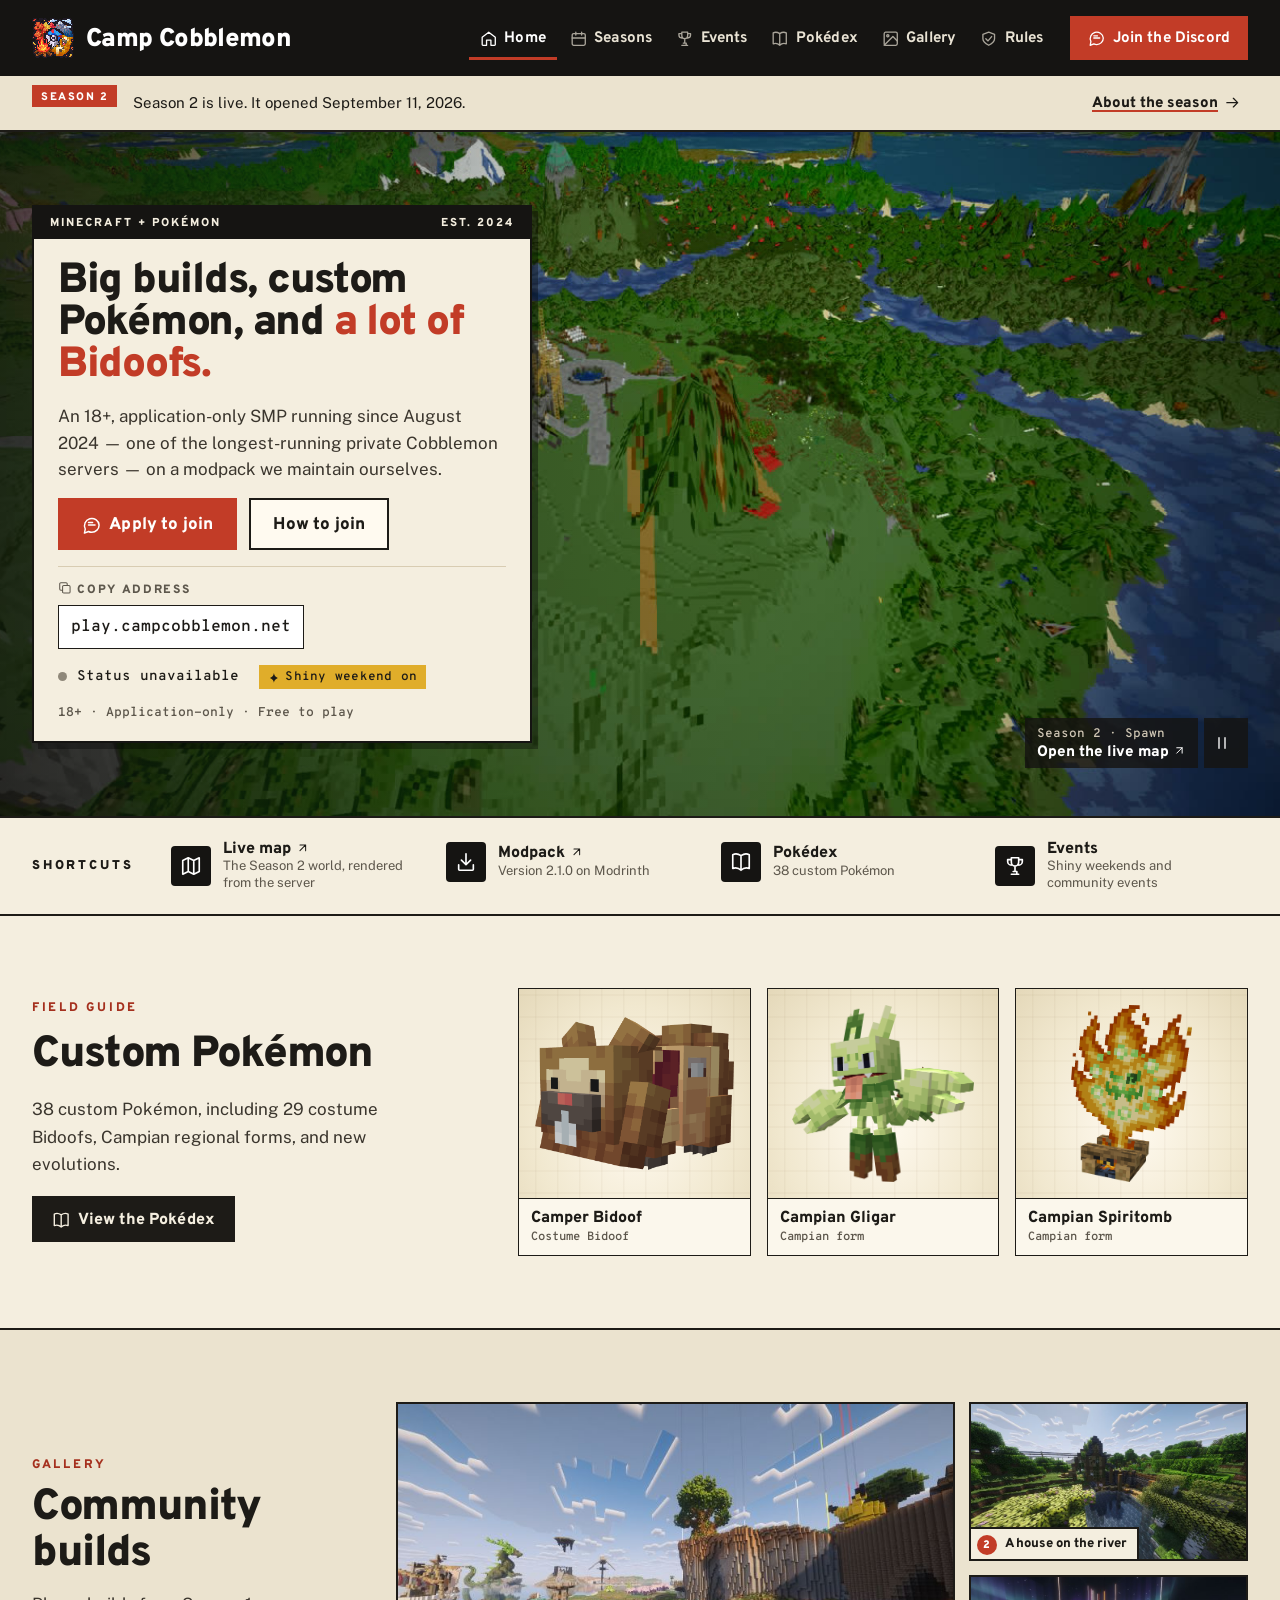
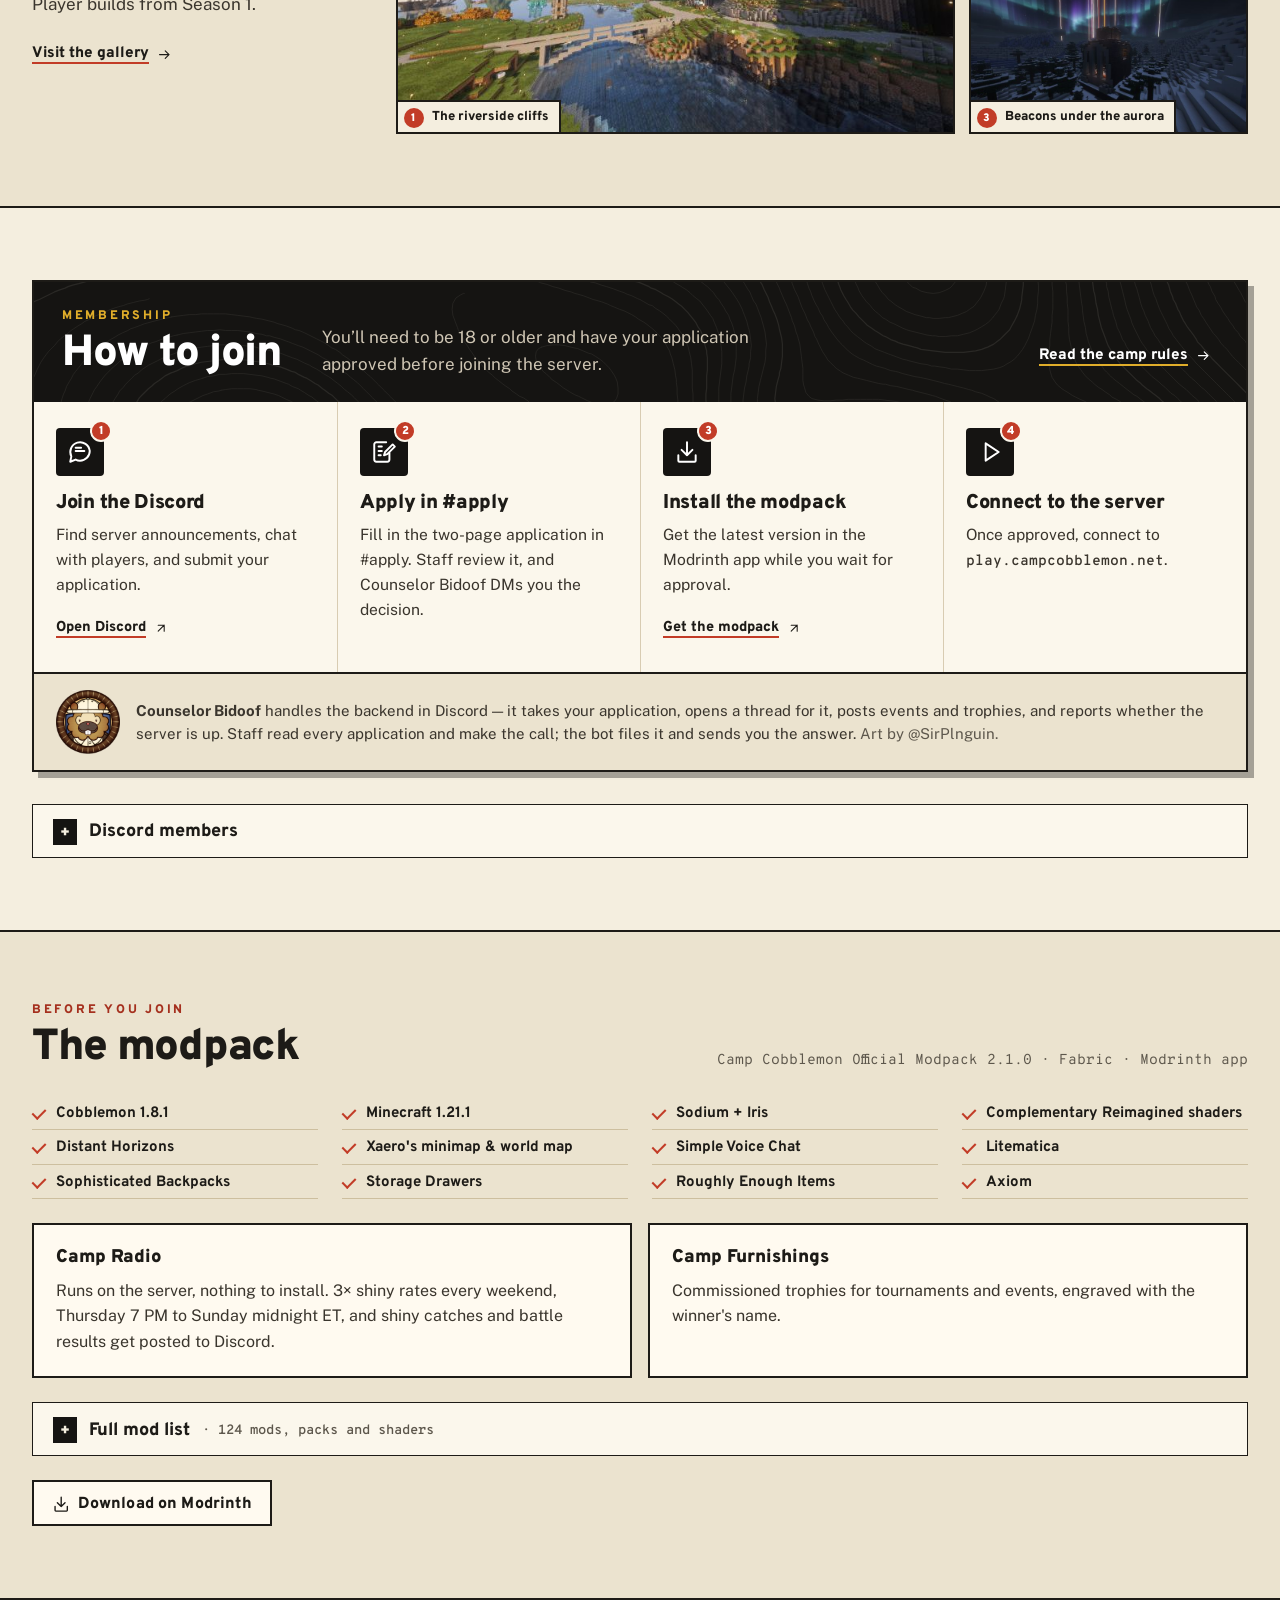
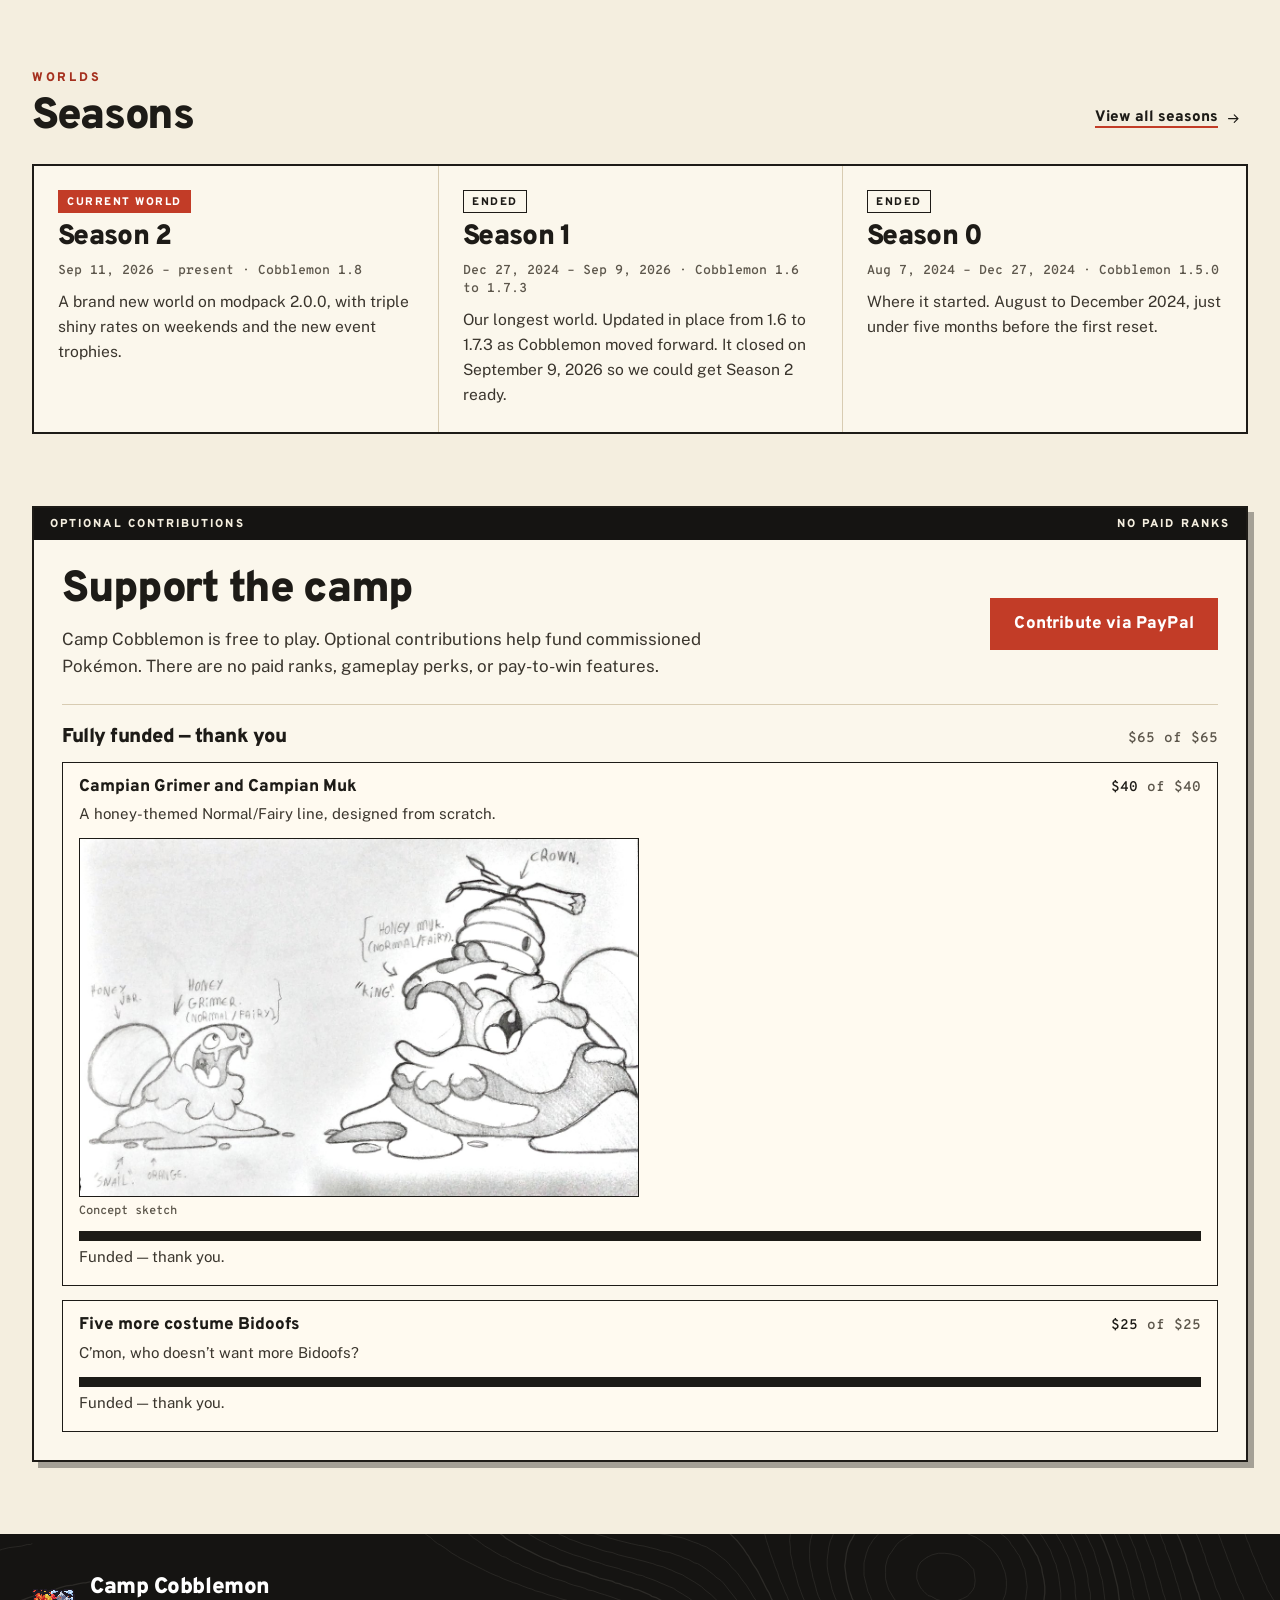
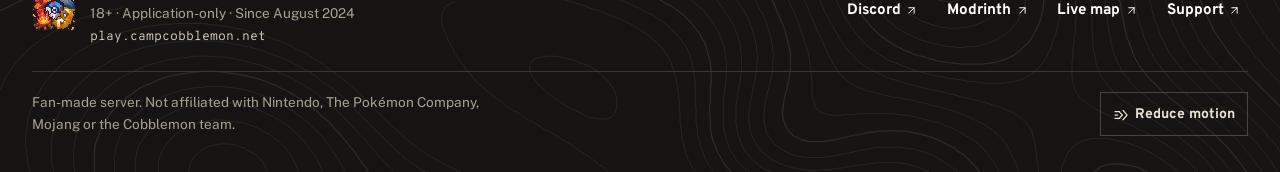
==== commit 32b365f0: "Gallery: one column at 860px and below; drop arrow glyph from Season 1 version line Two-column photo" ====
--- a/index.html
+++ b/index.html
@@ -20,7 +20,7 @@
   <link rel="preconnect" href="https://fonts.gstatic.com" crossorigin>
   <link href="https://fonts.googleapis.com/css2?family=Overpass:wght@600;700;800;900&family=Overpass+Mono:wght@500;600&family=Public+Sans:wght@400;500;600;700&display=swap" rel="stylesheet">
   <script>try{document.documentElement.setAttribute("data-motion",matchMedia("(prefers-reduced-motion: reduce)").matches||localStorage.getItem("camp-motion")==="reduced"?"reduced":"full")}catch(e){}</script>
-  <link rel="stylesheet" href="site.css?v=4ede66f1">
+  <link rel="stylesheet" href="site.css?v=2c007b78">
 </head>
 <body class="home-page">
 <a class="skip-link" href="#main">Skip to content</a>
@@ -208,7 +208,7 @@
   </div>
 </footer>
 
-<script src="content.js?v=744ba8bd"></script>
+<script src="content.js?v=3ed4c2fb"></script>
 <script src="mods.js?v=3571bd7f"></script>
 <script src="site.js?v=68fffde1"></script>
 </body>
--- a/site.css
+++ b/site.css
@@ -569,6 +569,10 @@
 }
 @media (max-width: 860px) {
   .dex-tools .search-field { flex-basis: 100%; }
+  /* One photo per row once two columns would shrink shots below ~400px wide,
+     so the caption tab never covers the subject of the photo. */
+  .grid-gallery { grid-template-columns: minmax(0, 1fr); gap: 24px; }
+  .grid-gallery a:first-child img { aspect-ratio: 16 / 9; }
 }
 @media (max-width: 820px) {
   .hero-inner { flex-direction: column; align-items: flex-start; justify-content: center; }
@@ -676,8 +680,6 @@
   .season-full { padding: 36px 0; gap: 20px; }
   .season-head { flex-direction: column; align-items: flex-start; gap: 16px; }
   .season-logo { width: 96px; height: 96px; padding: 10px; }
-  .grid-gallery { grid-template-columns: minmax(0, 1fr); gap: 24px; }
-  .grid-gallery a:first-child img { aspect-ratio: 16 / 9; }
   .grid-gallery .ph-cap { max-width: calc(100% - 24px); padding: 6px 10px 4px; }
   .grid-gallery .shot-title { font-size: .9375rem; }
   .grid-gallery .shot-meta { font-size: .72rem; }
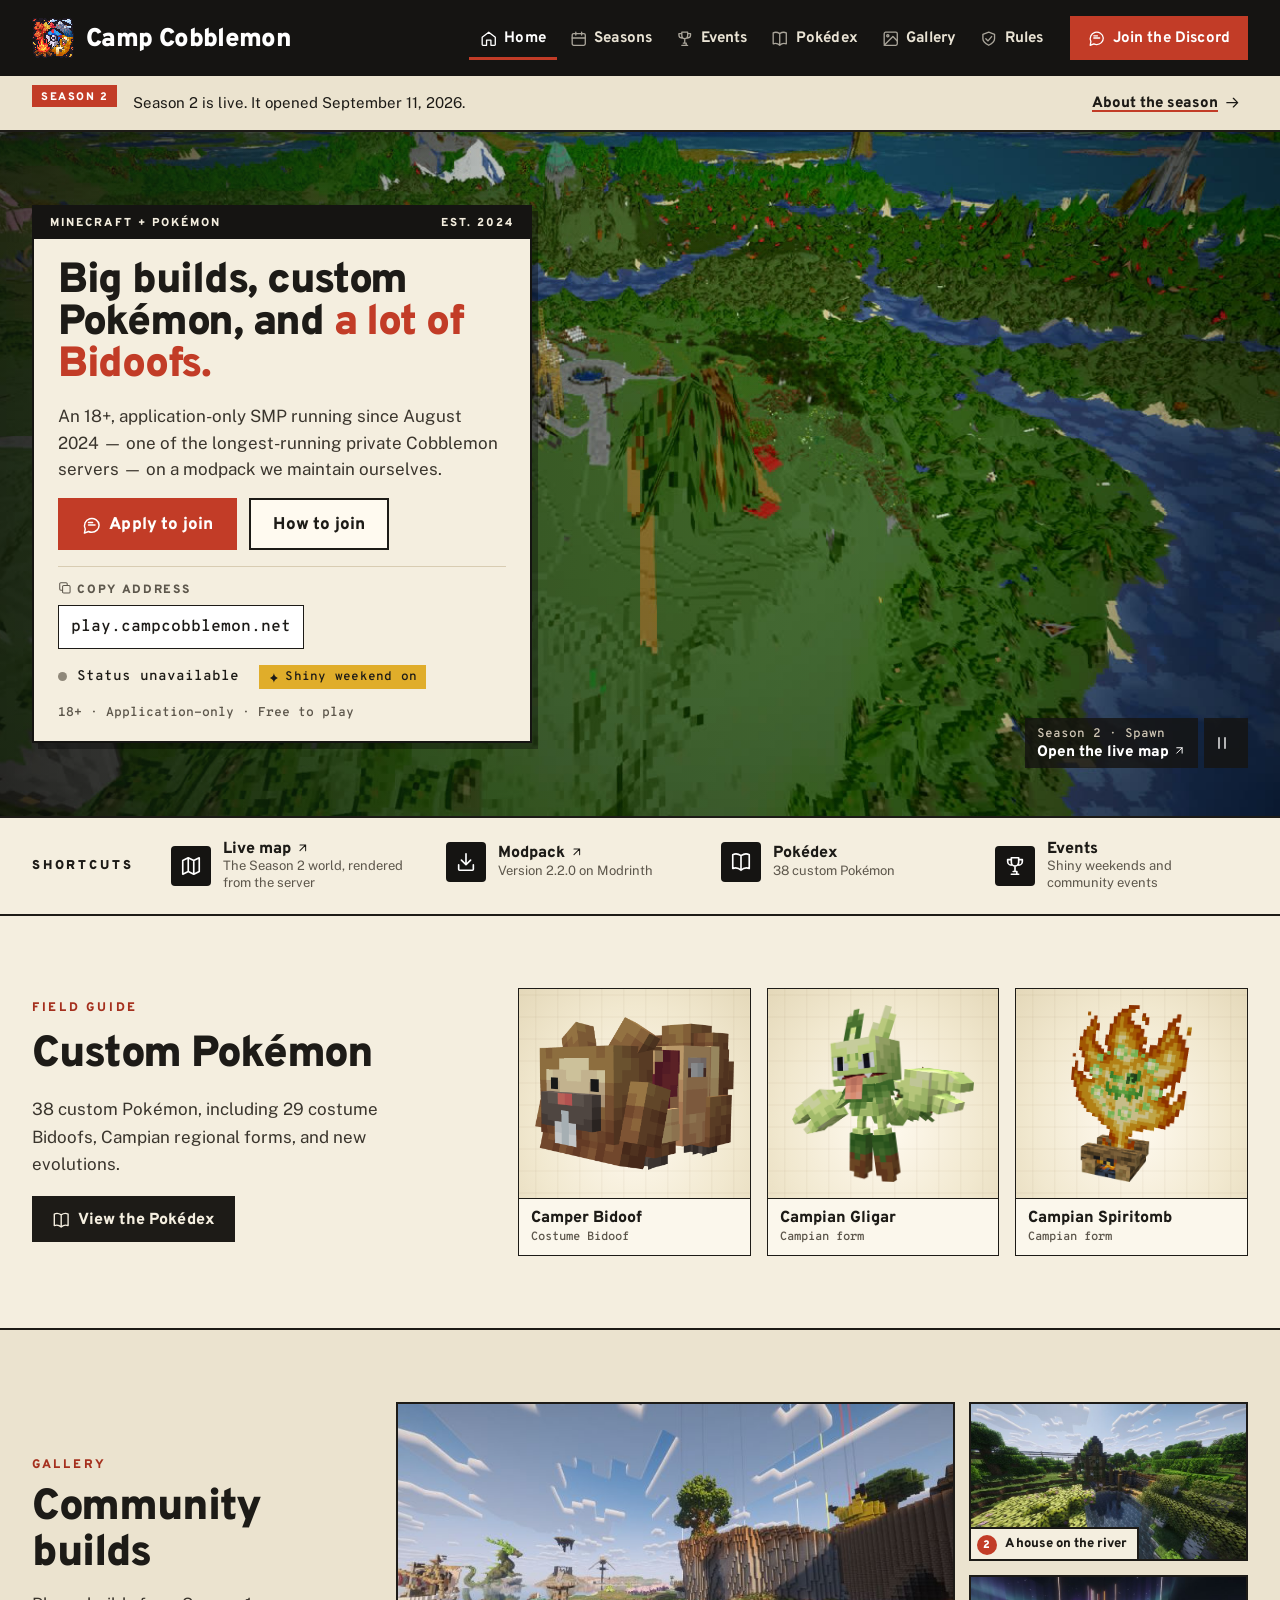
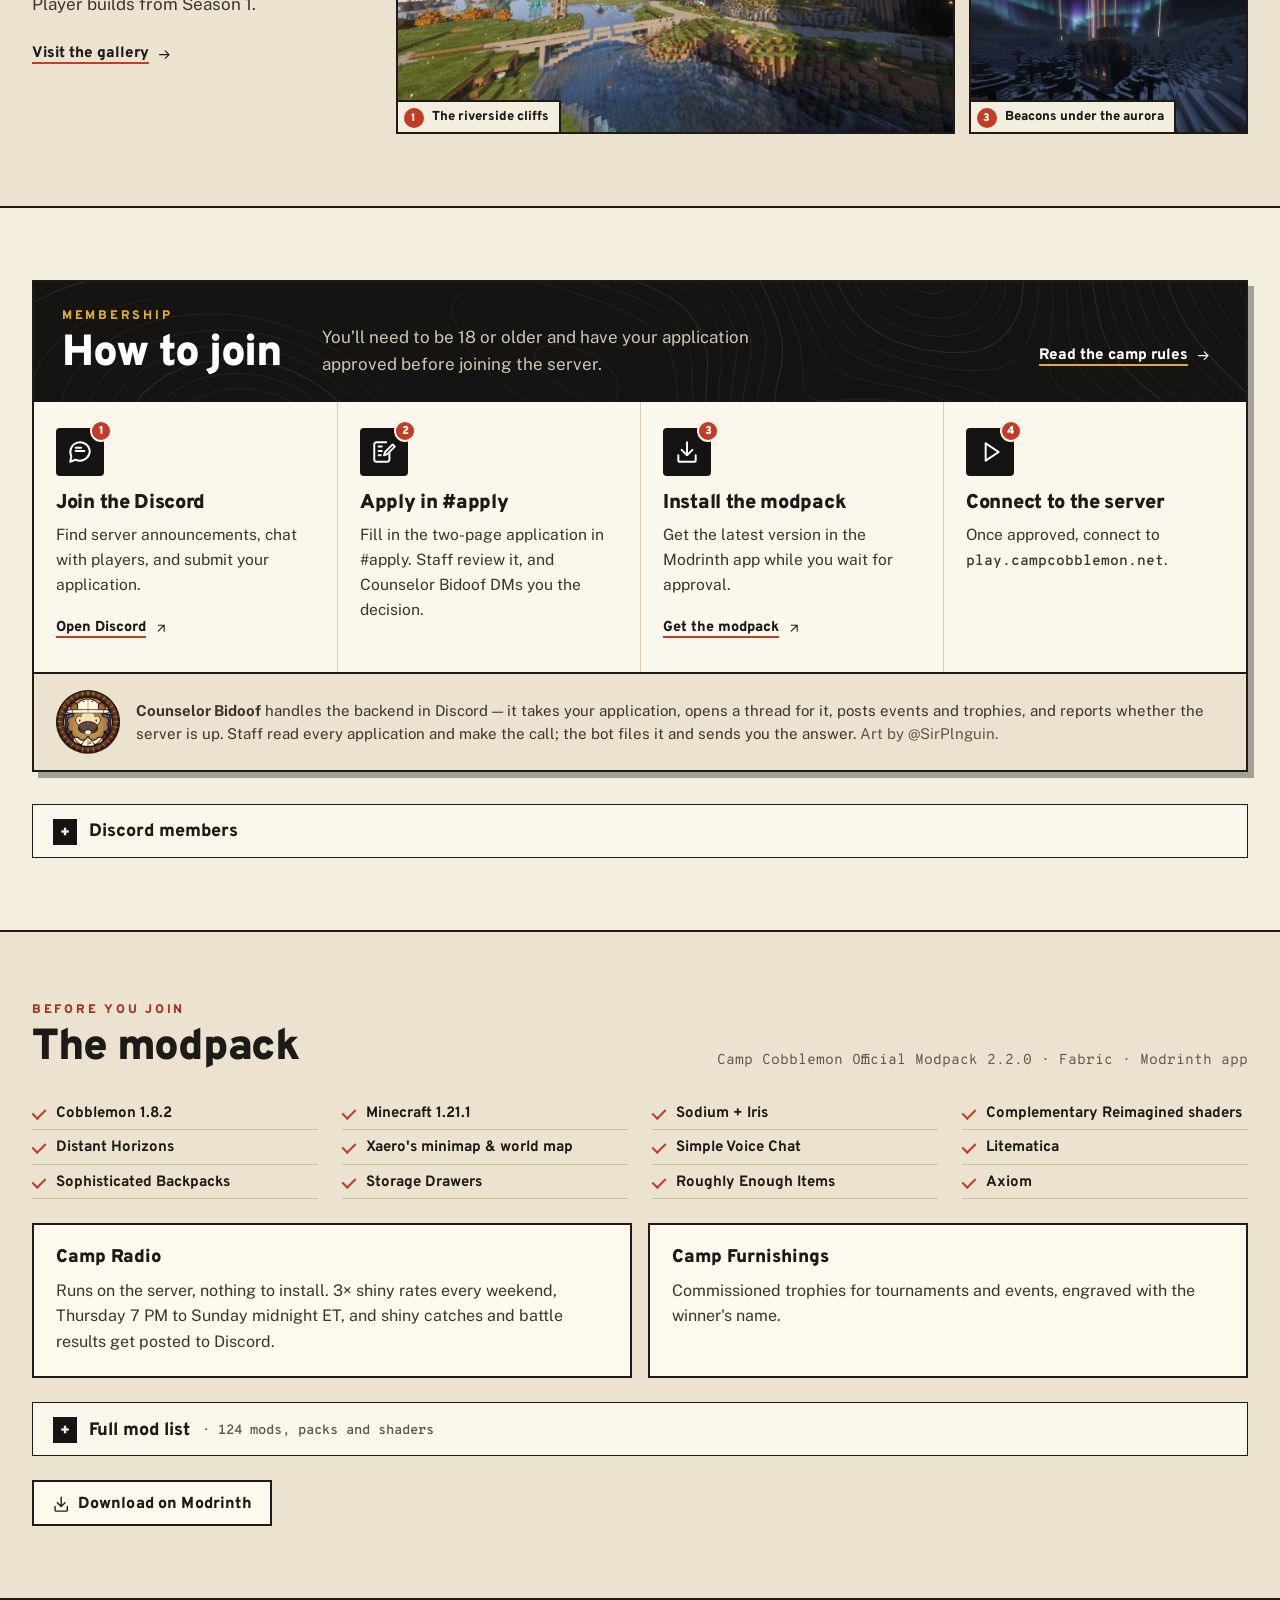
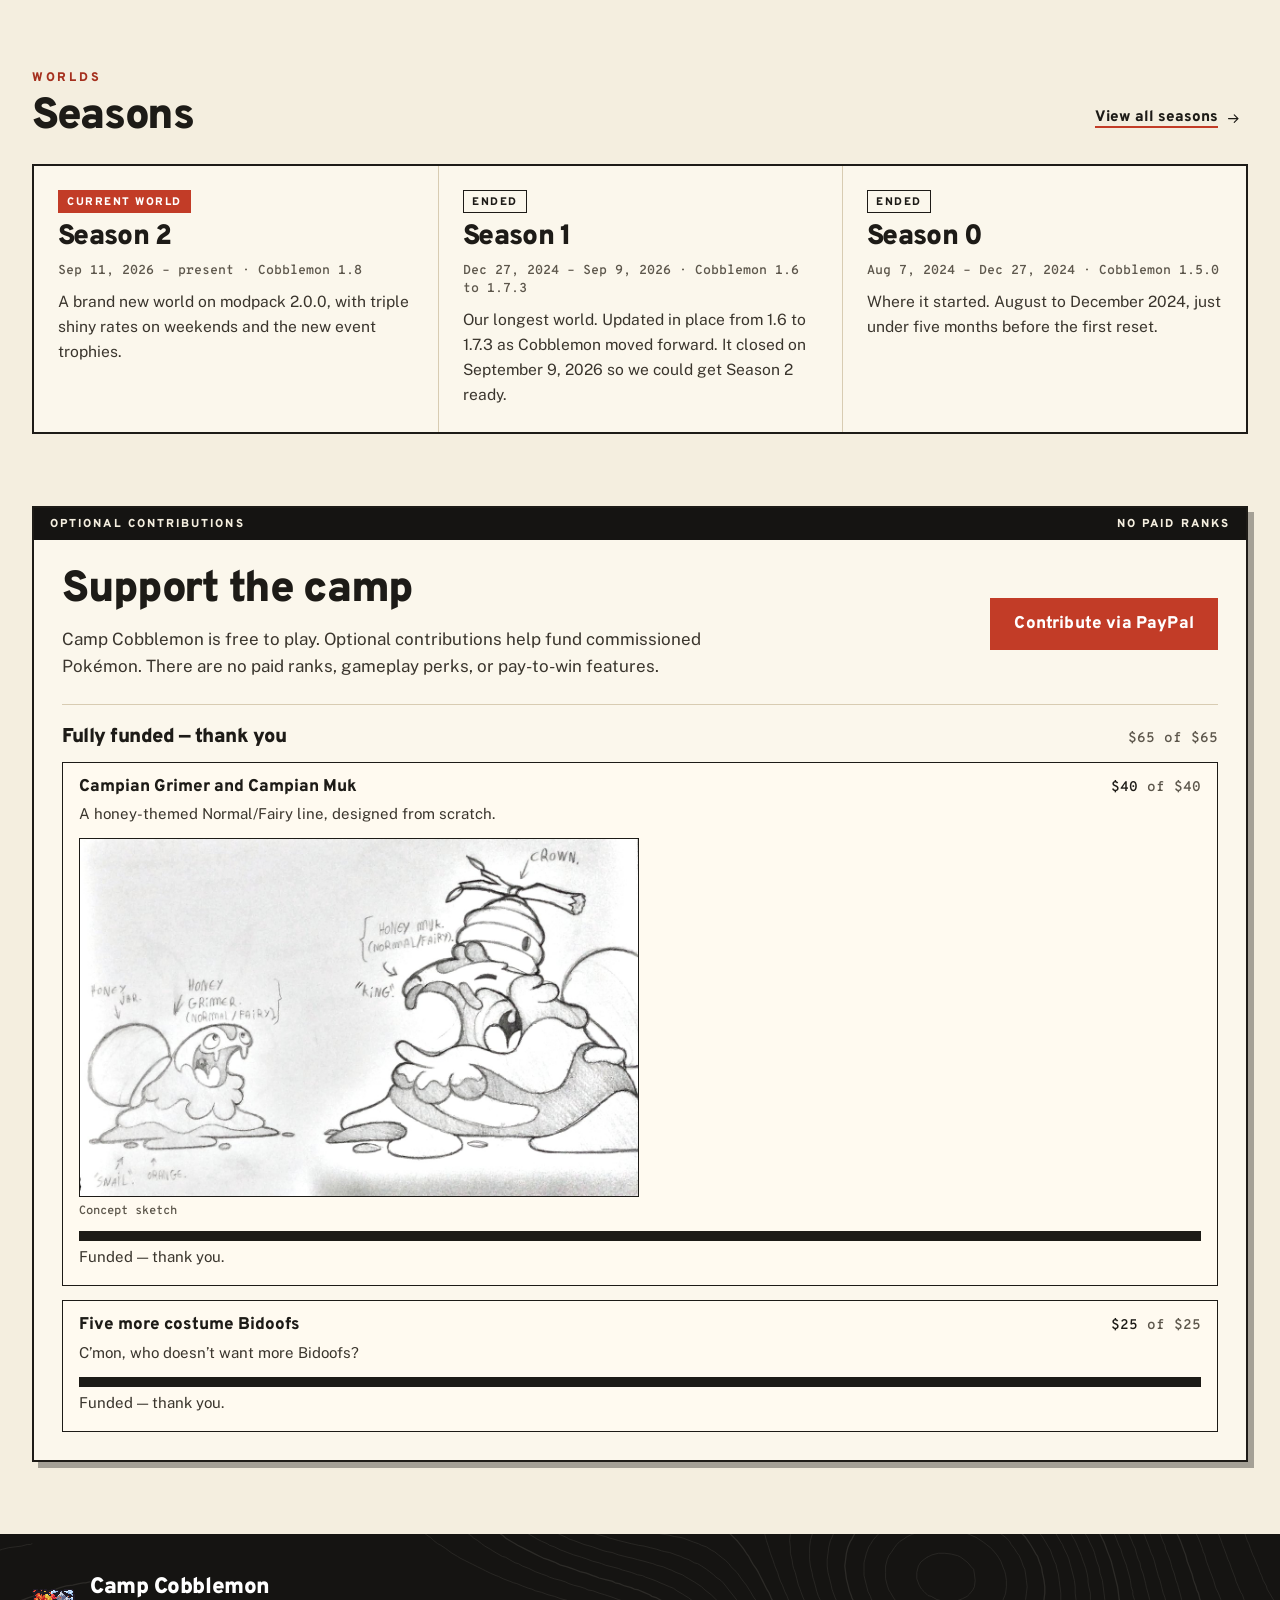
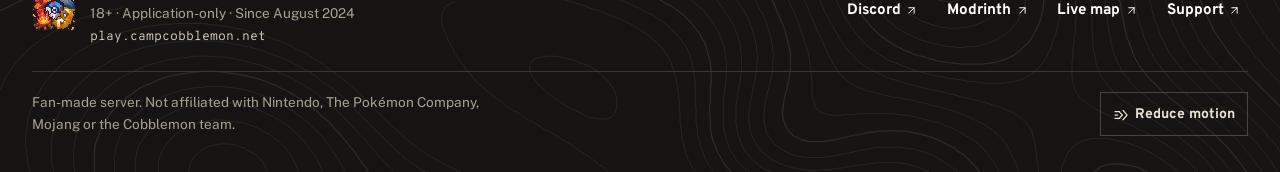
==== commit 9cf8c944: "Modpack 2.2.0: Cobblemon 1.8.2 Co-Authored-By: Claude Opus 5.5 <noreply@anthropic.com>" ====
--- a/index.html
+++ b/index.html
@@ -20,7 +20,7 @@
   <link rel="preconnect" href="https://fonts.gstatic.com" crossorigin>
   <link href="https://fonts.googleapis.com/css2?family=Overpass:wght@600;700;800;900&family=Overpass+Mono:wght@500;600&family=Public+Sans:wght@400;500;600;700&display=swap" rel="stylesheet">
   <script>try{document.documentElement.setAttribute("data-motion",matchMedia("(prefers-reduced-motion: reduce)").matches||localStorage.getItem("camp-motion")==="reduced"?"reduced":"full")}catch(e){}</script>
-  <link rel="stylesheet" href="site.css?v=2c007b78">
+  <link rel="stylesheet" href="site.css?v=be98d3ef">
 </head>
 <body class="home-page">
 <a class="skip-link" href="#main">Skip to content</a>
@@ -208,8 +208,8 @@
   </div>
 </footer>
 
-<script src="content.js?v=3ed4c2fb"></script>
-<script src="mods.js?v=3571bd7f"></script>
-<script src="site.js?v=68fffde1"></script>
+<script src="content.js?v=d46ced88"></script>
+<script src="mods.js?v=3997c58c"></script>
+<script src="site.js?v=21cee47e"></script>
 </body>
 </html>
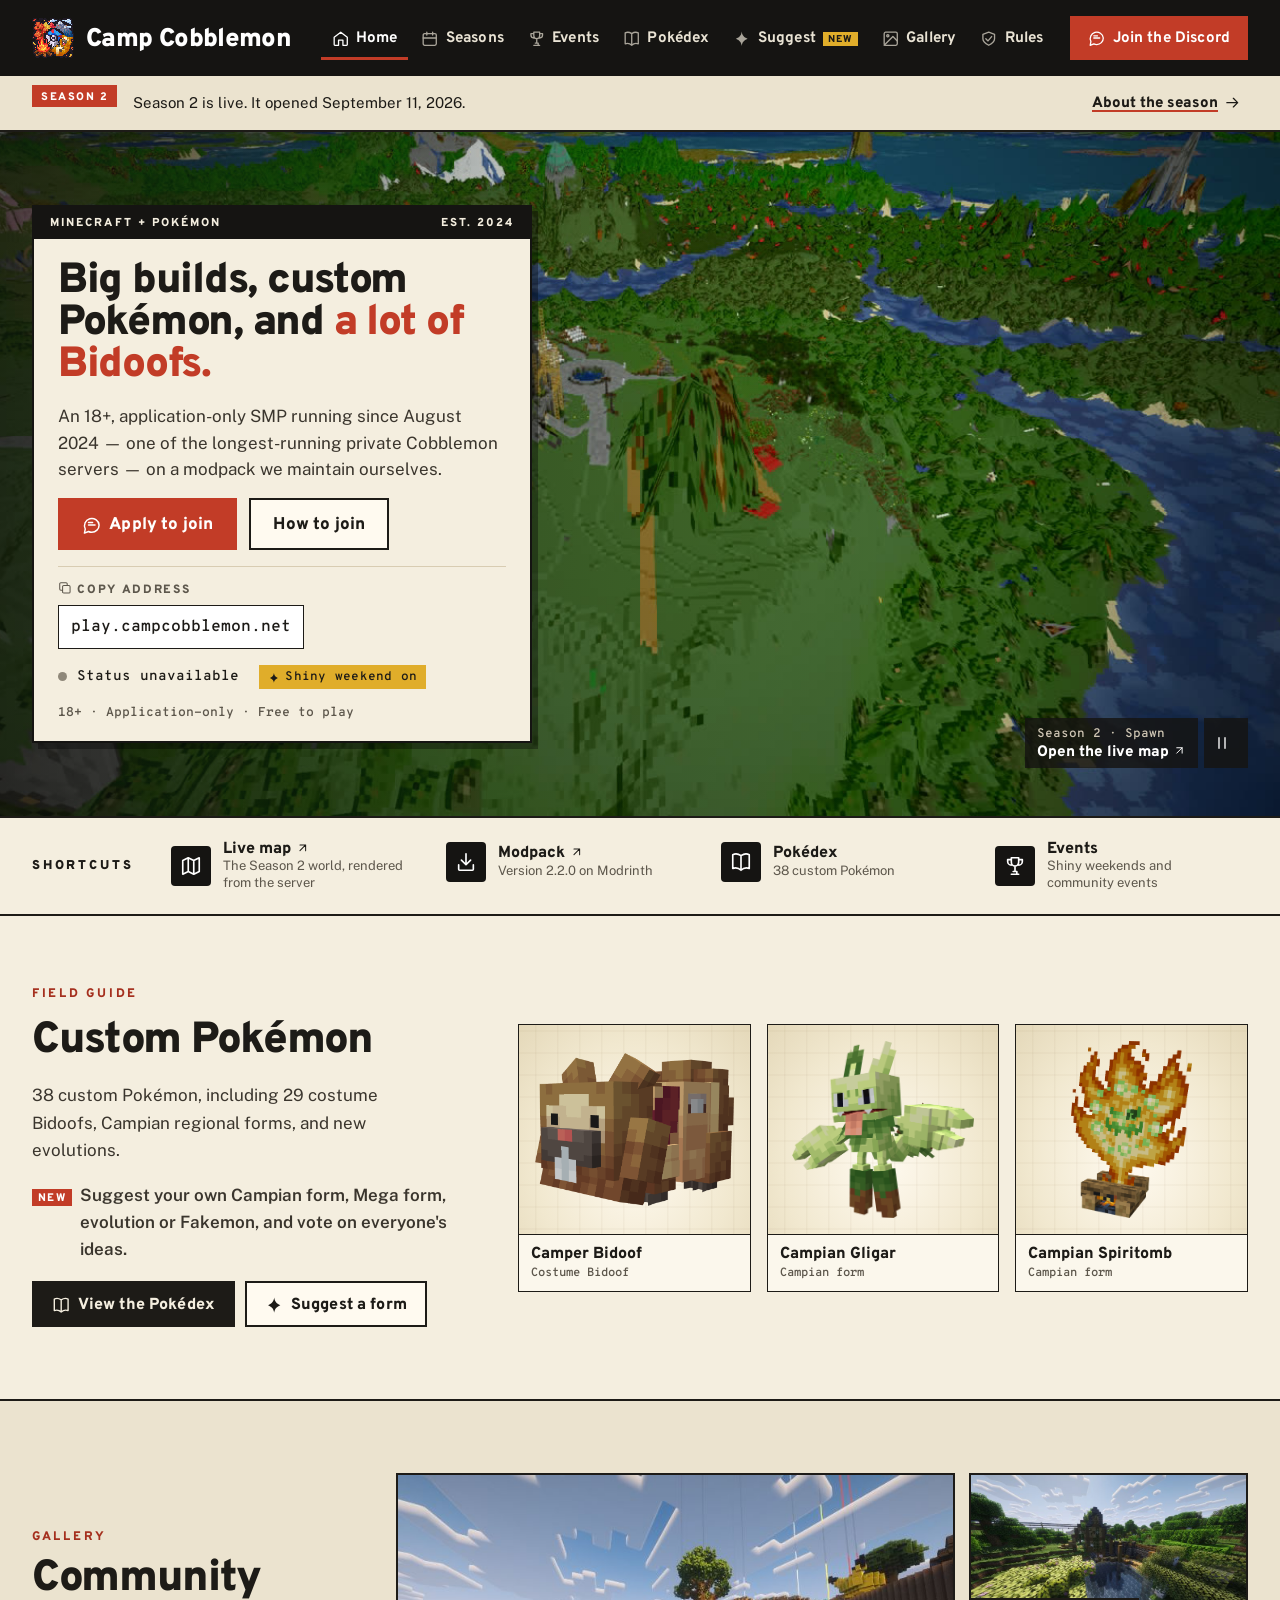
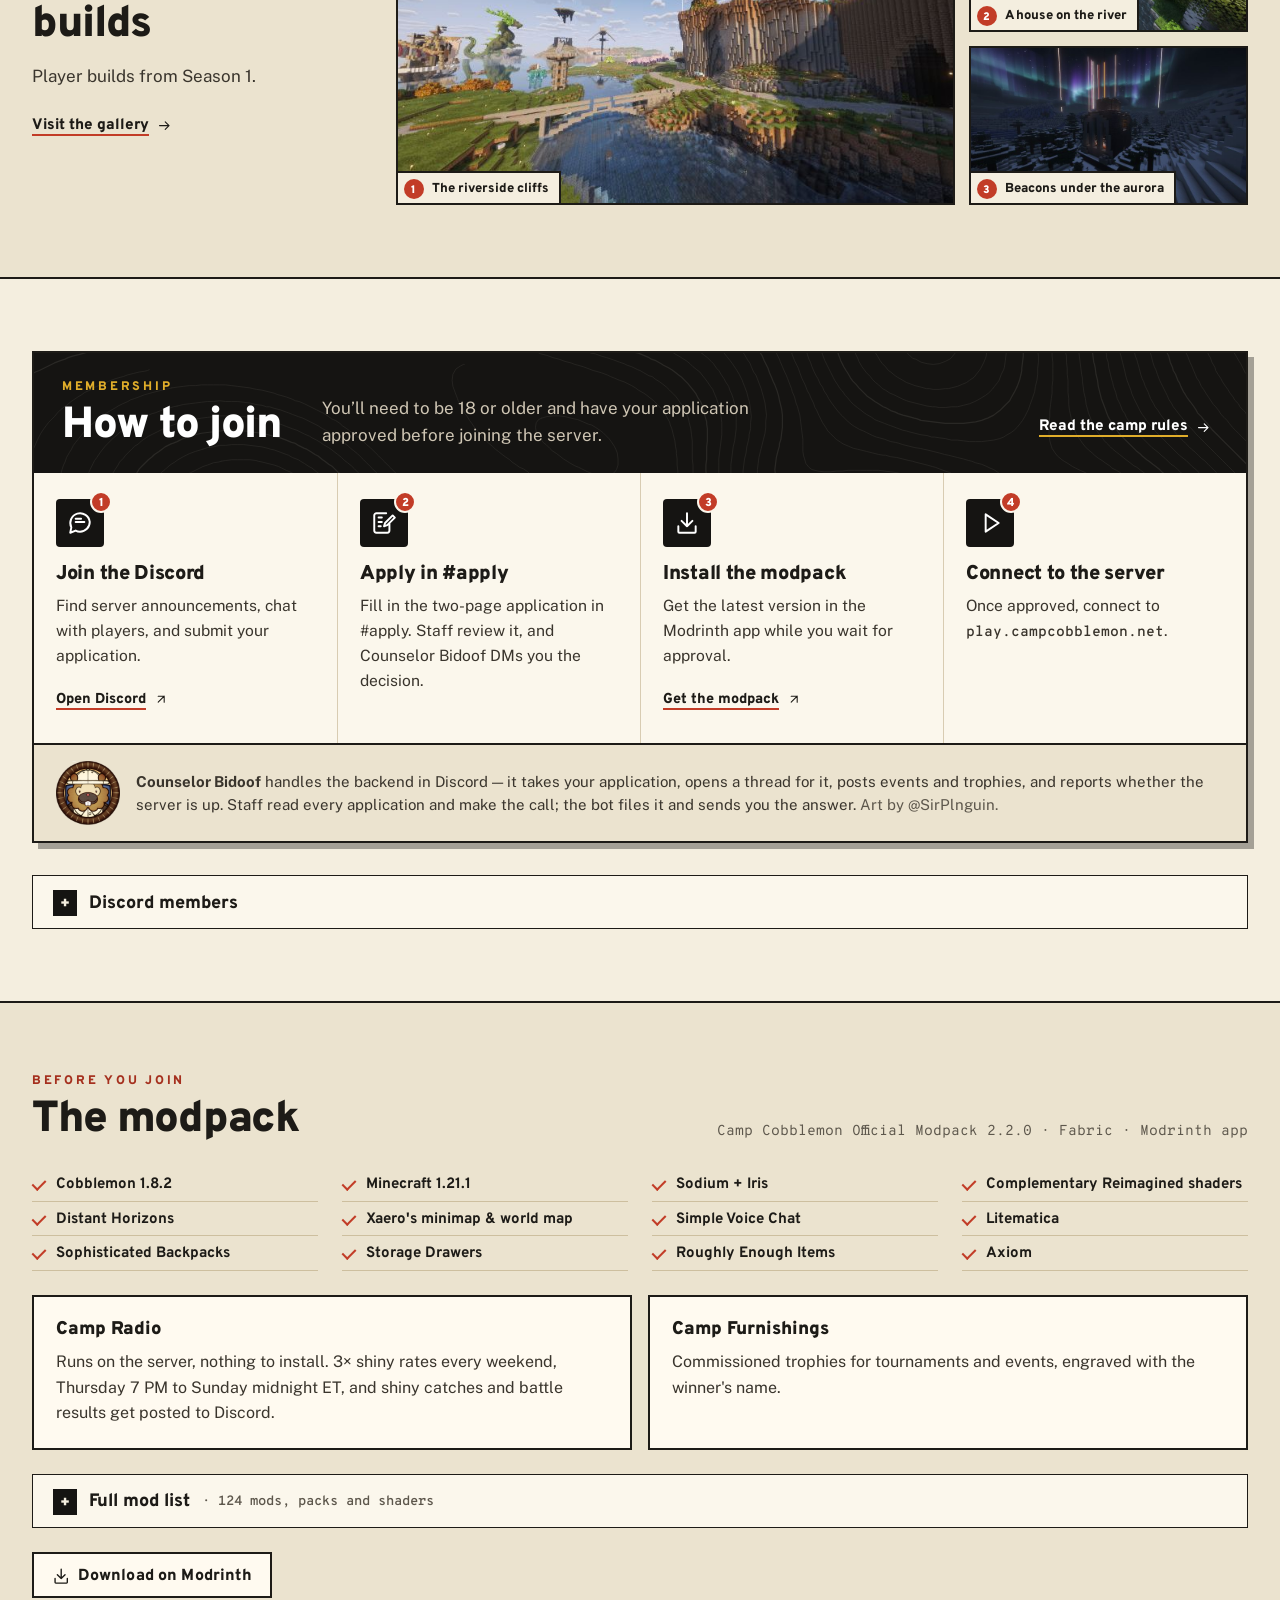
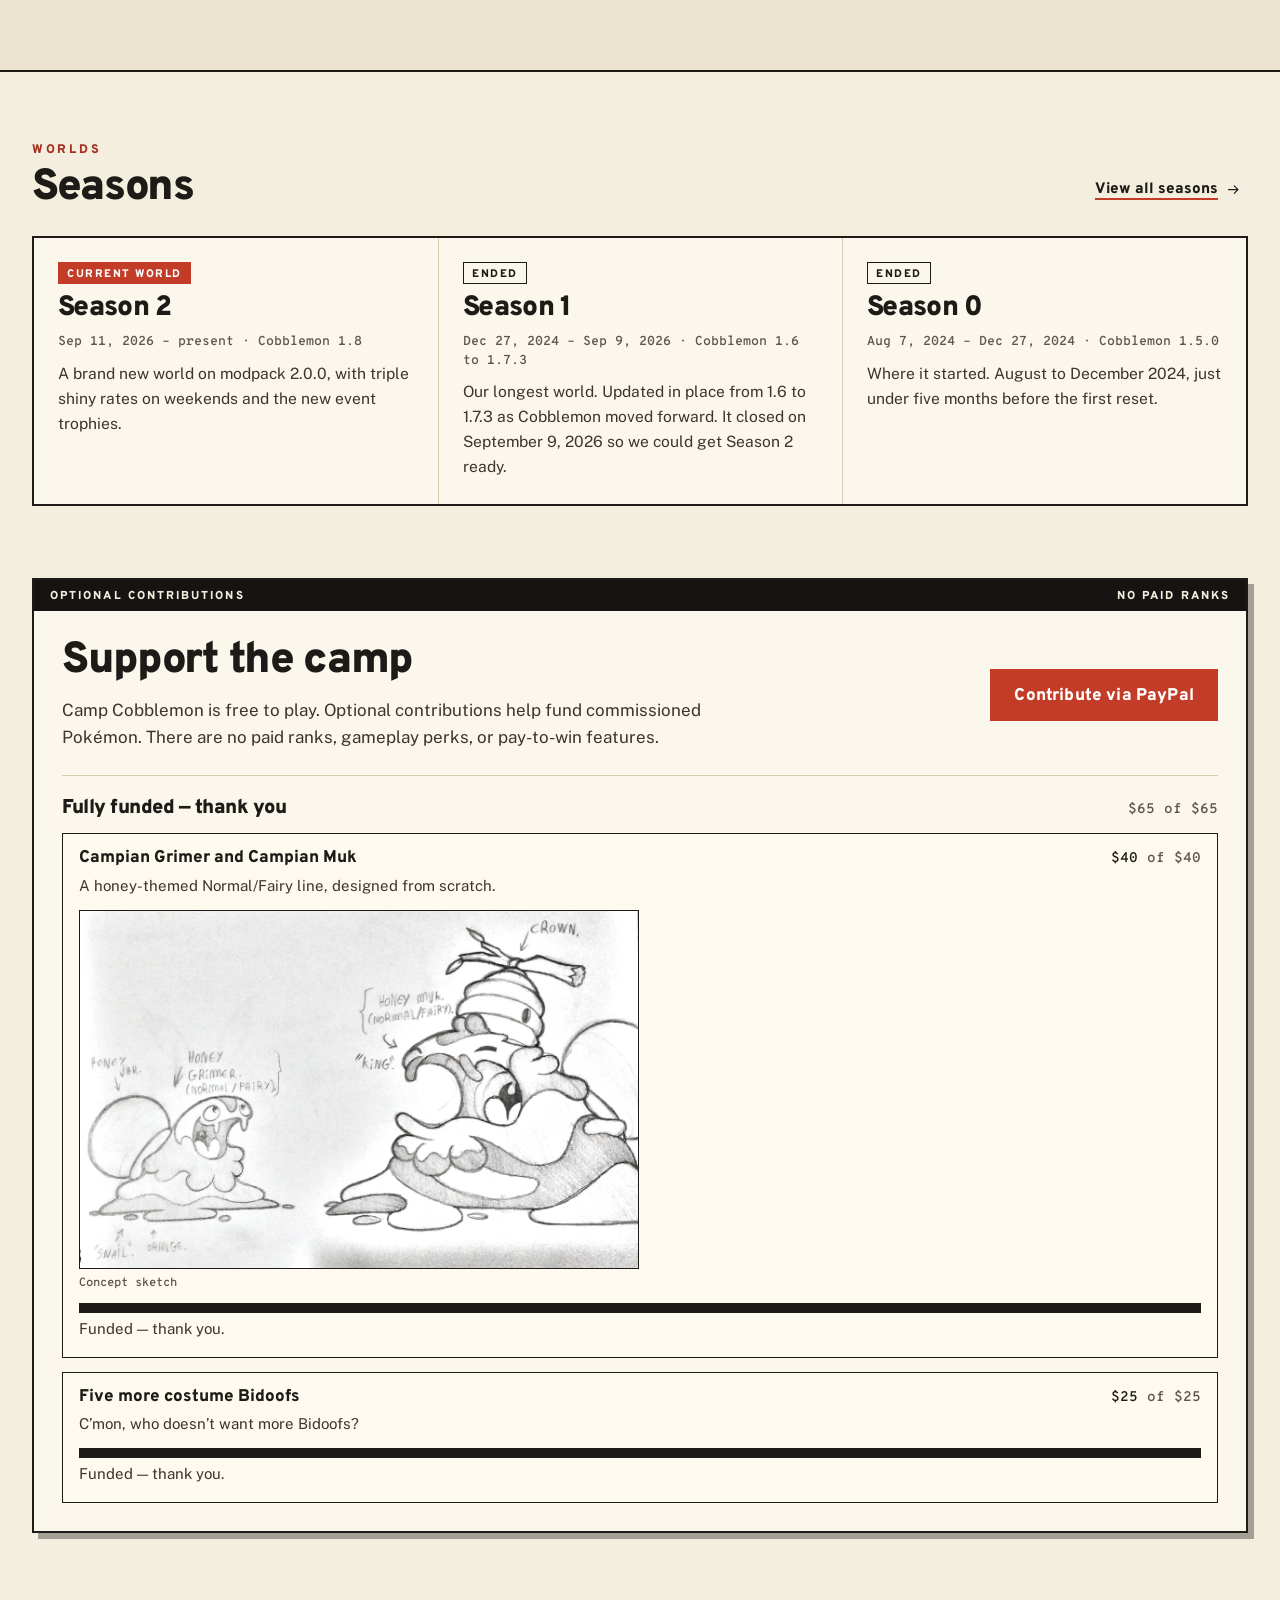
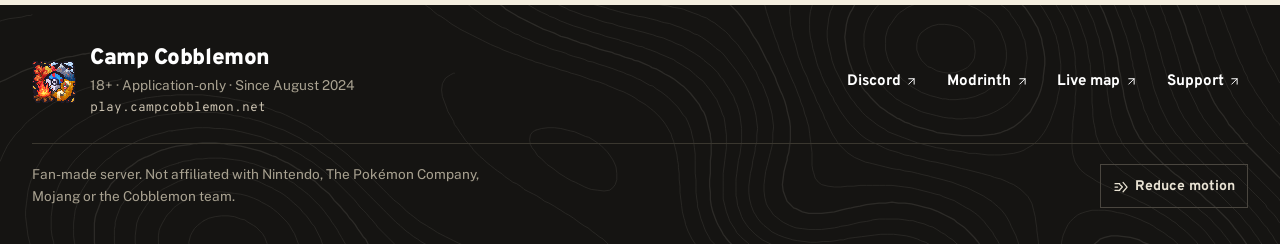
==== commit a1c04885: "Suggest a form: post Pokemon form ideas and vote on them New page where players suggest a Campian fo" ====
--- a/index.html
+++ b/index.html
@@ -20,7 +20,7 @@
   <link rel="preconnect" href="https://fonts.gstatic.com" crossorigin>
   <link href="https://fonts.googleapis.com/css2?family=Overpass:wght@600;700;800;900&family=Overpass+Mono:wght@500;600&family=Public+Sans:wght@400;500;600;700&display=swap" rel="stylesheet">
   <script>try{document.documentElement.setAttribute("data-motion",matchMedia("(prefers-reduced-motion: reduce)").matches||localStorage.getItem("camp-motion")==="reduced"?"reduced":"full")}catch(e){}</script>
-  <link rel="stylesheet" href="site.css?v=be98d3ef">
+  <link rel="stylesheet" href="site.css?v=d48bb17c">
 </head>
 <body class="home-page">
 <a class="skip-link" href="#main">Skip to content</a>
@@ -34,6 +34,7 @@
       <a href="seasons.html"><svg class="icon" aria-hidden="true" focusable="false"><use href="assets/icons.svg#calendar"></use></svg>Seasons</a>
       <a href="events.html"><svg class="icon" aria-hidden="true" focusable="false"><use href="assets/icons.svg#events"></use></svg>Events</a>
       <a href="pokedex.html"><svg class="icon" aria-hidden="true" focusable="false"><use href="assets/icons.svg#book"></use></svg>Pokédex</a>
+      <a href="suggest.html"><svg class="icon" aria-hidden="true" focusable="false"><use href="assets/icons.svg#sparkle"></use></svg>Suggest<span class="nav-new" data-new-until="2026-11-21">New</span></a>
       <a href="gallery.html"><svg class="icon" aria-hidden="true" focusable="false"><use href="assets/icons.svg#gallery"></use></svg>Gallery</a>
       <a href="rules.html"><svg class="icon" aria-hidden="true" focusable="false"><use href="assets/icons.svg#shield"></use></svg>Rules</a>
       <a class="btn btn-primary" data-link="discord" href="https://discord.com/invite/fWGNXbbjsd" target="_blank" rel="noopener"><svg class="icon" aria-hidden="true" focusable="false"><use href="assets/icons.svg#chat"></use></svg>Join the Discord</a>
@@ -99,7 +100,11 @@
         <p class="kicker">Field guide</p>
         <h2 id="locals-heading">Custom Pokémon</h2>
         <p><span data-mon-count>38</span> custom Pokémon, including <span data-bidoof-count>29</span> costume Bidoofs, Campian regional forms, and new evolutions.</p>
-        <a class="btn btn-dark" href="pokedex.html"><svg class="icon" aria-hidden="true" focusable="false"><use href="assets/icons.svg#book"></use></svg>View the Pokédex</a>
+        <p class="new-callout" data-new-until="2026-11-21"><span class="new-tag">New</span> Suggest your own Campian form, Mega form, evolution or Fakemon, and vote on everyone's ideas.</p>
+        <div class="field-guide-actions">
+          <a class="btn btn-dark" href="pokedex.html"><svg class="icon" aria-hidden="true" focusable="false"><use href="assets/icons.svg#book"></use></svg>View the Pokédex</a>
+          <a class="btn btn-outline" href="suggest.html"><svg class="icon" aria-hidden="true" focusable="false"><use href="assets/icons.svg#sparkle"></use></svg>Suggest a form</a>
+        </div>
       </div>
       <div class="specimen-lineup">
         <figure><img src="assets/pokemon/r33.png" alt="Camper Bidoof carrying a backpack" width="256" height="256" loading="lazy"><figcaption><strong>Camper Bidoof</strong><span>Costume Bidoof</span></figcaption></figure>
@@ -210,6 +215,6 @@
 
 <script src="content.js?v=d46ced88"></script>
 <script src="mods.js?v=3997c58c"></script>
-<script src="site.js?v=21cee47e"></script>
+<script src="site.js?v=c81a7473"></script>
 </body>
 </html>
--- a/site.css
+++ b/site.css
@@ -90,6 +90,7 @@
 .nav a:hover { background: var(--band-2); color: #fff; }
 .nav a.active { color: #fff; box-shadow: inset 0 -3px var(--red); }
 .nav a.active .icon { opacity: 1; }
+.nav-new { margin-left: 7px; padding: 3px 5px 1px; background: var(--gold); color: var(--ink); font: 800 .625rem/1 var(--head); letter-spacing: .1em; text-transform: uppercase; }
 .nav .btn { margin-left: 14px; padding: 12px 16px 10px; color: #fff; }
 .nav .btn:hover { background: var(--red-2); color: #fff; }
 .nav .btn .icon { opacity: 1; }
@@ -700,3 +701,88 @@
   .brand span { font-size: 1.1rem; }
   .nav-toggle { padding-inline: 10px; }
 }
+
+/* ---------- suggest a form ---------- */
+.head-actions { display: flex; flex-wrap: wrap; gap: 10px; }
+.idea-toolbar { display: flex; flex-wrap: wrap; align-items: center; justify-content: space-between; gap: 12px 20px; }
+.load-more { align-self: center; }
+.kind-tag { border-color: transparent; color: #fff; }
+.kind-campian { background: var(--green); }
+.kind-mega { background: var(--gold); color: var(--ink); }
+.kind-evo { background: var(--water); }
+.kind-preevo { background: #6b4a99; }
+.kind-fakemon { background: var(--red); }
+.idea-tags { margin-bottom: 6px; }
+.idea .art { background: var(--paper-2); }
+.idea .art img { max-height: 186px; filter: none; }
+.idea-art.no-art { flex-direction: column; gap: 8px; color: var(--muted); font: 800 .72rem/1 var(--head); letter-spacing: .14em; text-transform: uppercase; }
+.idea-art.no-art img { max-height: 120px; opacity: .55; }
+.idea-art.no-art .icon { width: 34px; height: 34px; }
+.idea-pitch { color: var(--ink-2); font-size: .9375rem; line-height: 1.45; }
+.idea .card-actions .vote { flex: 0 0 auto; min-width: 74px; }
+.idea .card-actions .vote .icon { margin-right: .35em; }
+.idea-detail .arts { gap: 12px; }
+.idea-full { display: block; border: 1.5px solid var(--ink); background: var(--paper-2); }
+.idea-full img { display: block; width: 100%; height: auto; }
+.idea-flavor { font-style: italic; color: var(--ink-2); }
+.stats b em { margin-left: 4px; font-style: normal; font-size: .9em; }
+.stats b em.up, .stat-edit .delta.up { color: var(--green); }
+.stats b em.down, .stat-edit .delta.down { color: var(--red-2); }
+.idea-detail .stats { grid-template-columns: 40px minmax(0, 1fr) 70px; }
+
+.suggest-layout { display: grid; grid-template-columns: minmax(0, 1fr) 320px; gap: 28px; align-items: start; }
+.suggest-form { display: flex; flex-direction: column; gap: 22px; padding: 24px; background: var(--card); border: 2px solid var(--ink); box-shadow: var(--shadow); }
+.suggest-form fieldset { display: flex; flex-direction: column; gap: 10px; min-width: 0; margin: 0; padding: 0; border: 0; }
+.suggest-form legend { margin-bottom: 10px; padding: 0; font: 800 .72rem/1 var(--head); letter-spacing: .16em; text-transform: uppercase; }
+.suggest-form .search { width: 100%; }
+.suggest-form textarea.search { min-height: 0; resize: vertical; font: 1rem/1.5 var(--body); }
+.suggest-form .req, .suggest-form .opt { margin-left: 8px; color: var(--red-2); letter-spacing: .1em; }
+.suggest-form .opt { color: var(--muted); }
+.kind-choice .pill { gap: 0; }
+.kind-choice .pill.active { background: var(--ink); color: var(--paper); }
+.kind-choice .pill:has(input:focus-visible) { outline: 3px solid var(--water); outline-offset: 3px; }
+.form-grid { display: grid; grid-template-columns: repeat(2, minmax(0, 1fr)); gap: 16px 18px; }
+.form-grid .full { grid-column: 1 / -1; }
+.optional { display: flex; flex-direction: column; gap: 20px; padding-top: 18px; border-top: 2px dashed var(--line); }
+.optional-hd { display: flex; flex-wrap: wrap; align-items: baseline; gap: 4px 10px; }
+.optional-hd .lbl { margin: 0; color: var(--ink); }
+.optional .toggle { min-height: 0; }
+.stat-edit { display: grid; grid-template-columns: 40px 78px minmax(0, 1fr) 46px; align-items: center; gap: 8px 12px; margin-top: 4px; font: 600 .8rem/1 var(--mono); }
+.stat-edit label { color: var(--muted); }
+.stat-edit input.search { min-width: 0; min-height: 38px; padding: 6px 8px; font: 600 .95rem var(--mono); }
+.stat-edit .delta { text-align: right; }
+.stat-total-lbl { grid-column: 1 / 3; color: var(--muted); }
+.stat-total { grid-column: 3 / 5; font-weight: 600; }
+.art-picker { display: flex; flex-wrap: wrap; gap: 10px; }
+.art-add, .art-thumb { position: relative; width: 112px; height: 112px; border: 2px dashed var(--ink); background: var(--white); }
+.art-add { display: flex; flex-direction: column; align-items: center; justify-content: center; gap: 6px; font: 800 .72rem/1 var(--head); letter-spacing: .12em; text-transform: uppercase; cursor: pointer; }
+.art-add:hover { background: var(--paper-2); }
+.art-add .icon { width: 26px; height: 26px; margin: 0; }
+#f-art:focus-visible + .art-add, .art-picker:has(#f-art:focus-visible) .art-add { outline: 3px solid var(--water); outline-offset: 3px; }
+.art-thumb { border-style: solid; }
+.art-thumb img { width: 100%; height: 100%; object-fit: cover; }
+.art-thumb button { position: absolute; top: 4px; right: 4px; display: grid; place-items: center; width: 28px; height: 28px; padding: 0 0 2px; border: 0; background: var(--band); color: #fff; font: 400 1.2rem/1 var(--body); cursor: pointer; }
+.art-thumb button:hover { background: var(--red); }
+.model-pick { display: flex; flex-wrap: wrap; align-items: center; gap: 10px; }
+.model-pick:has(#f-model:focus-visible) #model-add { outline: 3px solid var(--water); outline-offset: 3px; }
+.model-name { font-size: .875rem; font-weight: 600; overflow-wrap: anywhere; }
+.model-tag { margin-left: 6px; background: var(--band); border-color: var(--band); color: var(--on-band); }
+.form-actions { display: flex; flex-wrap: wrap; align-items: center; gap: 12px; }
+.form-status { min-height: 1.6em; font-weight: 600; }
+.form-status.error { color: var(--red-2); }
+.form-status.ok { color: var(--green); }
+.suggest-preview { position: sticky; top: 16px; display: flex; flex-direction: column; gap: 8px; }
+.suggest-preview .lbl { margin: 0; }
+@media (max-width: 1000px) {
+  .suggest-layout { grid-template-columns: minmax(0, 1fr); }
+  .suggest-preview { position: static; max-width: 380px; }
+}
+@media (max-width: 640px) {
+  .suggest-form { padding: 18px 16px; }
+  .form-grid { grid-template-columns: minmax(0, 1fr); }
+  .stat-edit { grid-template-columns: 34px 68px minmax(0, 1fr) 40px; gap: 8px; }
+  .idea-toolbar { flex-direction: column; align-items: flex-start; }
+}
+.new-callout { display: flex; align-items: baseline; gap: 8px; font-weight: 600; }
+.new-callout .new-tag { flex: none; margin: 0; vertical-align: 0; }
+.field-guide-actions { display: flex; flex-wrap: wrap; gap: 10px; }
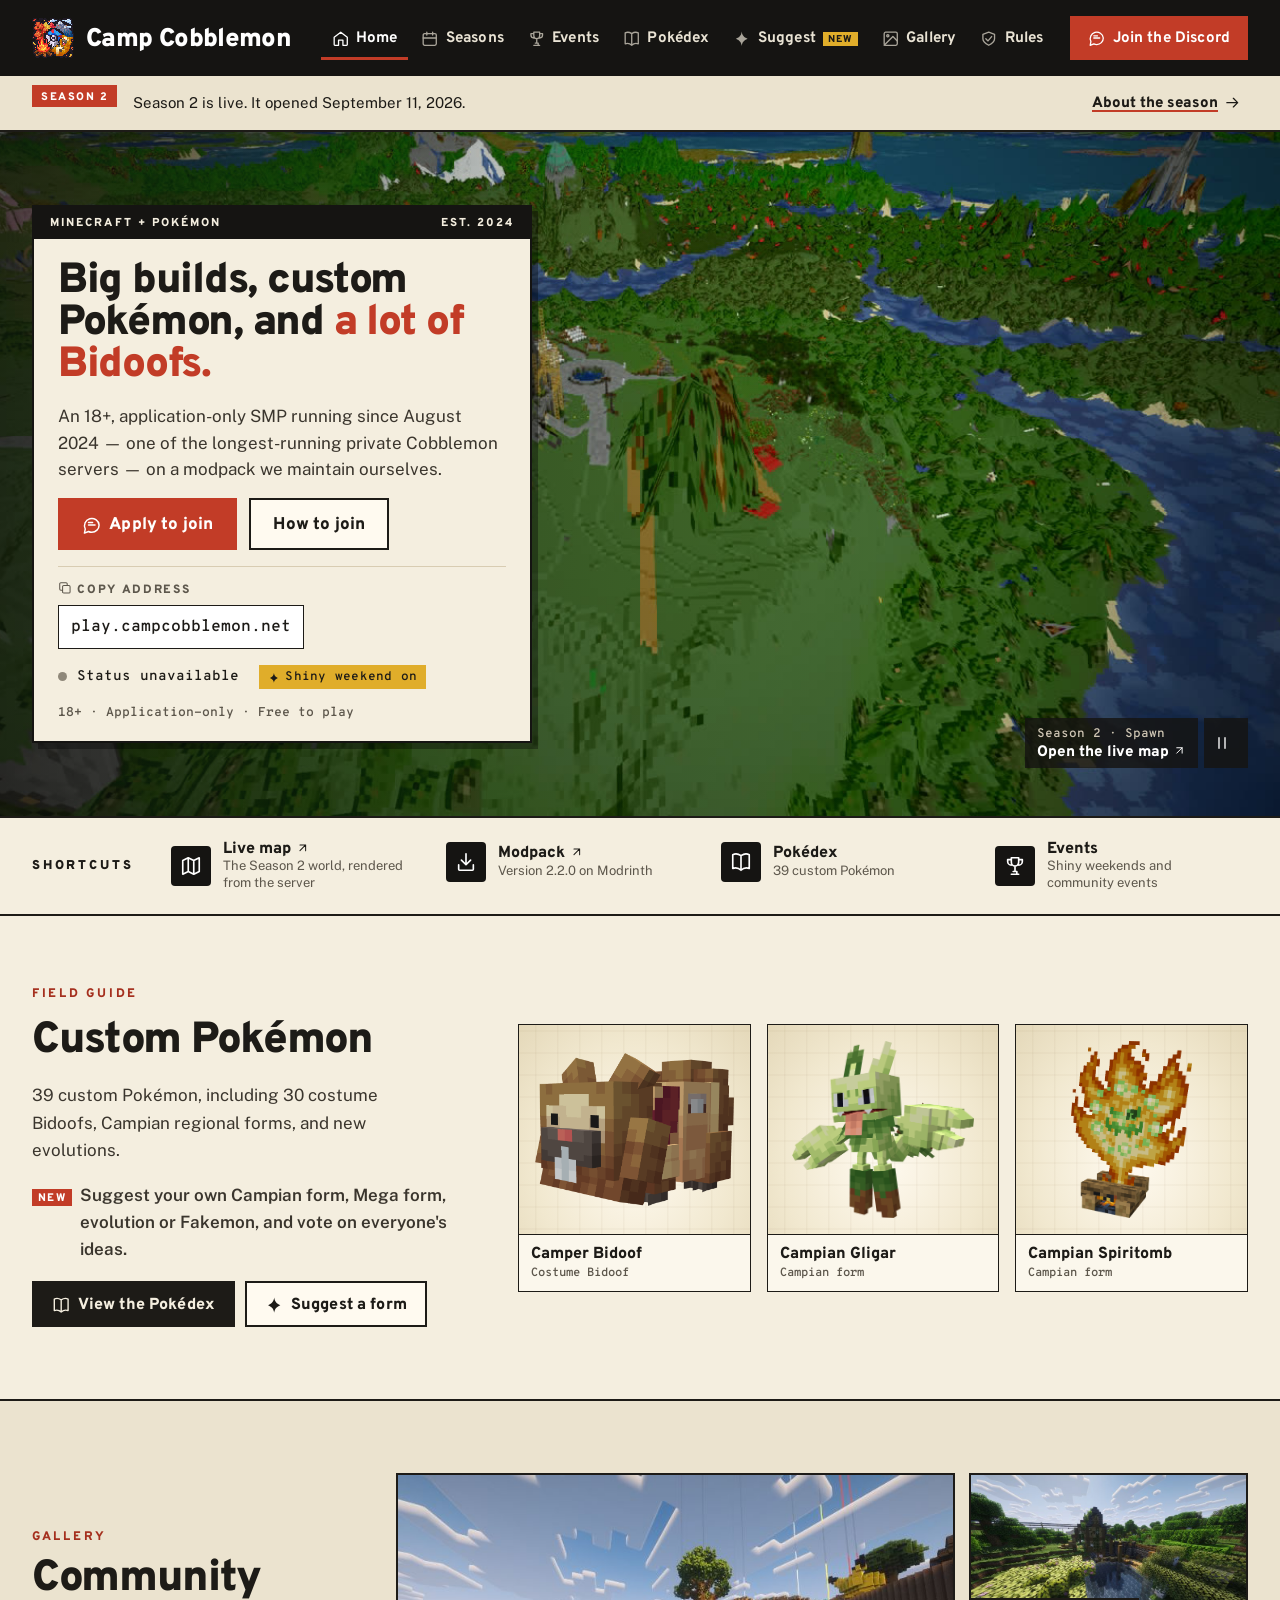
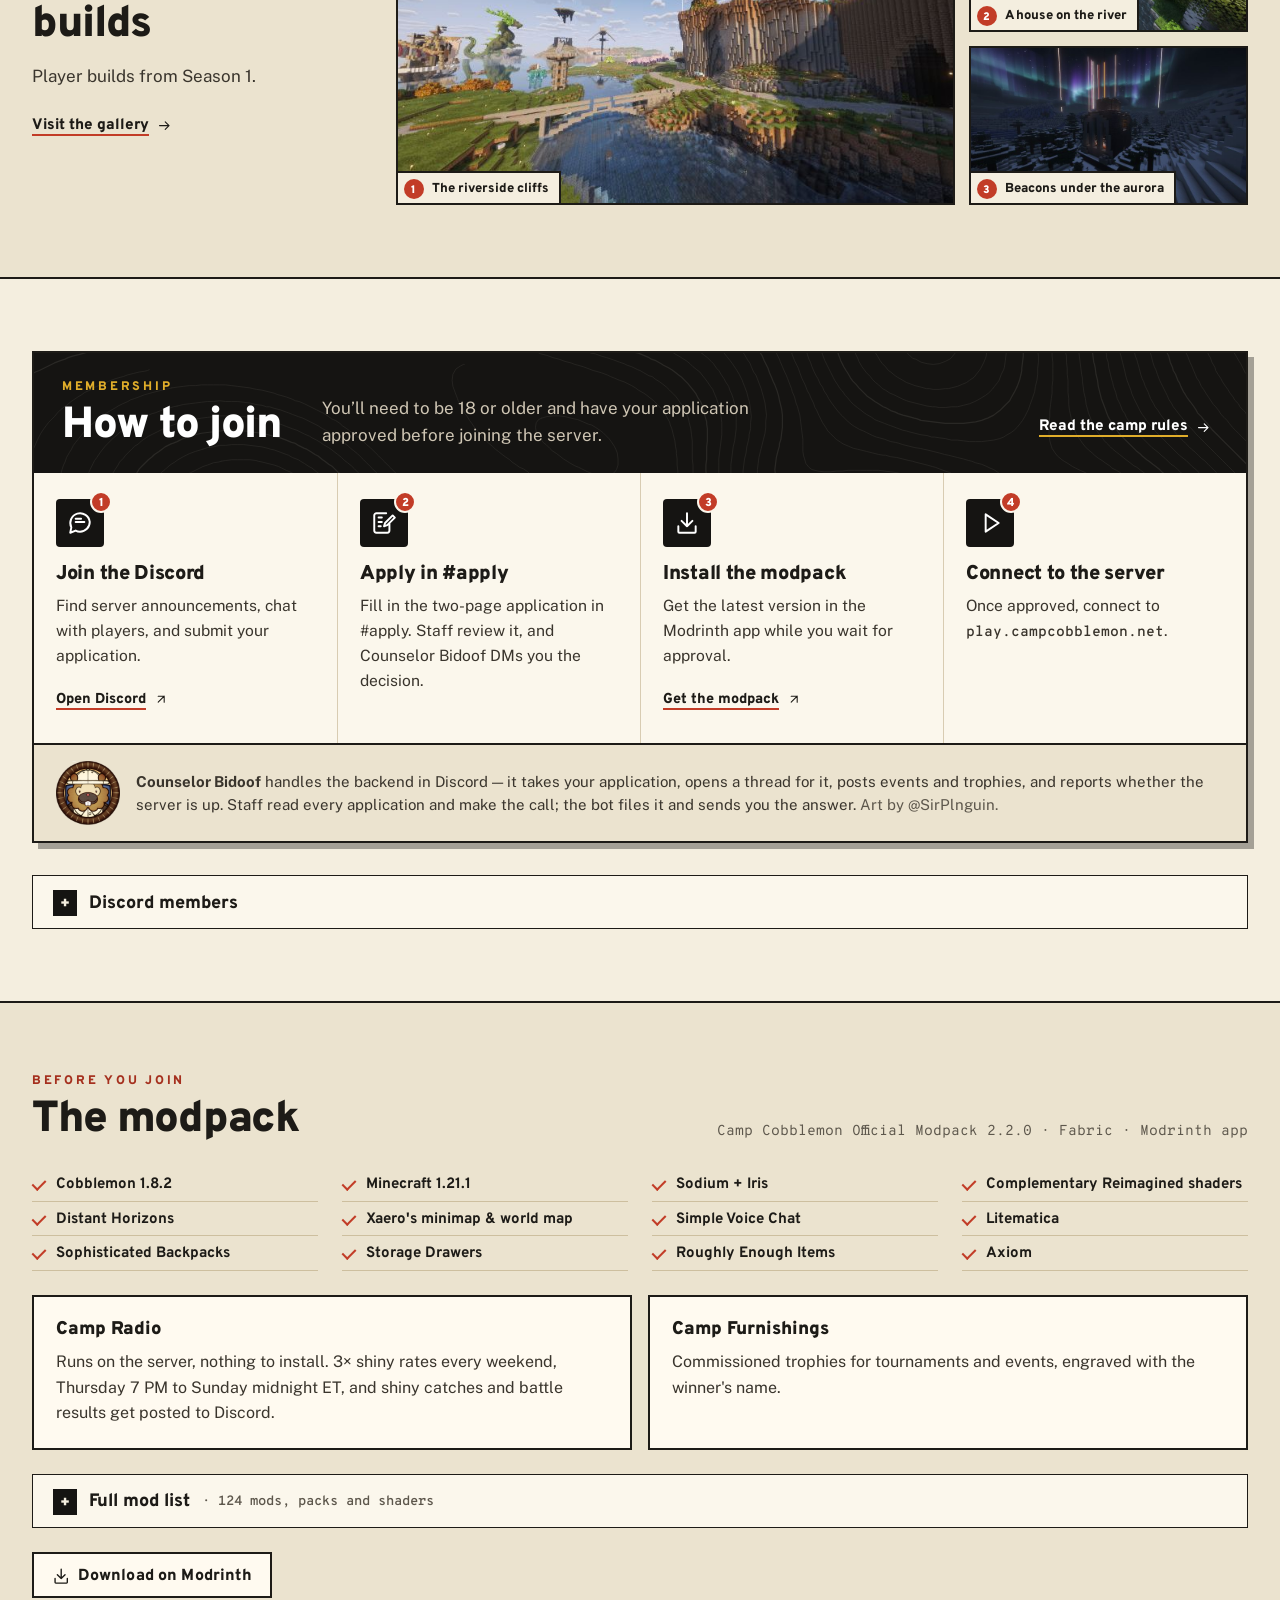
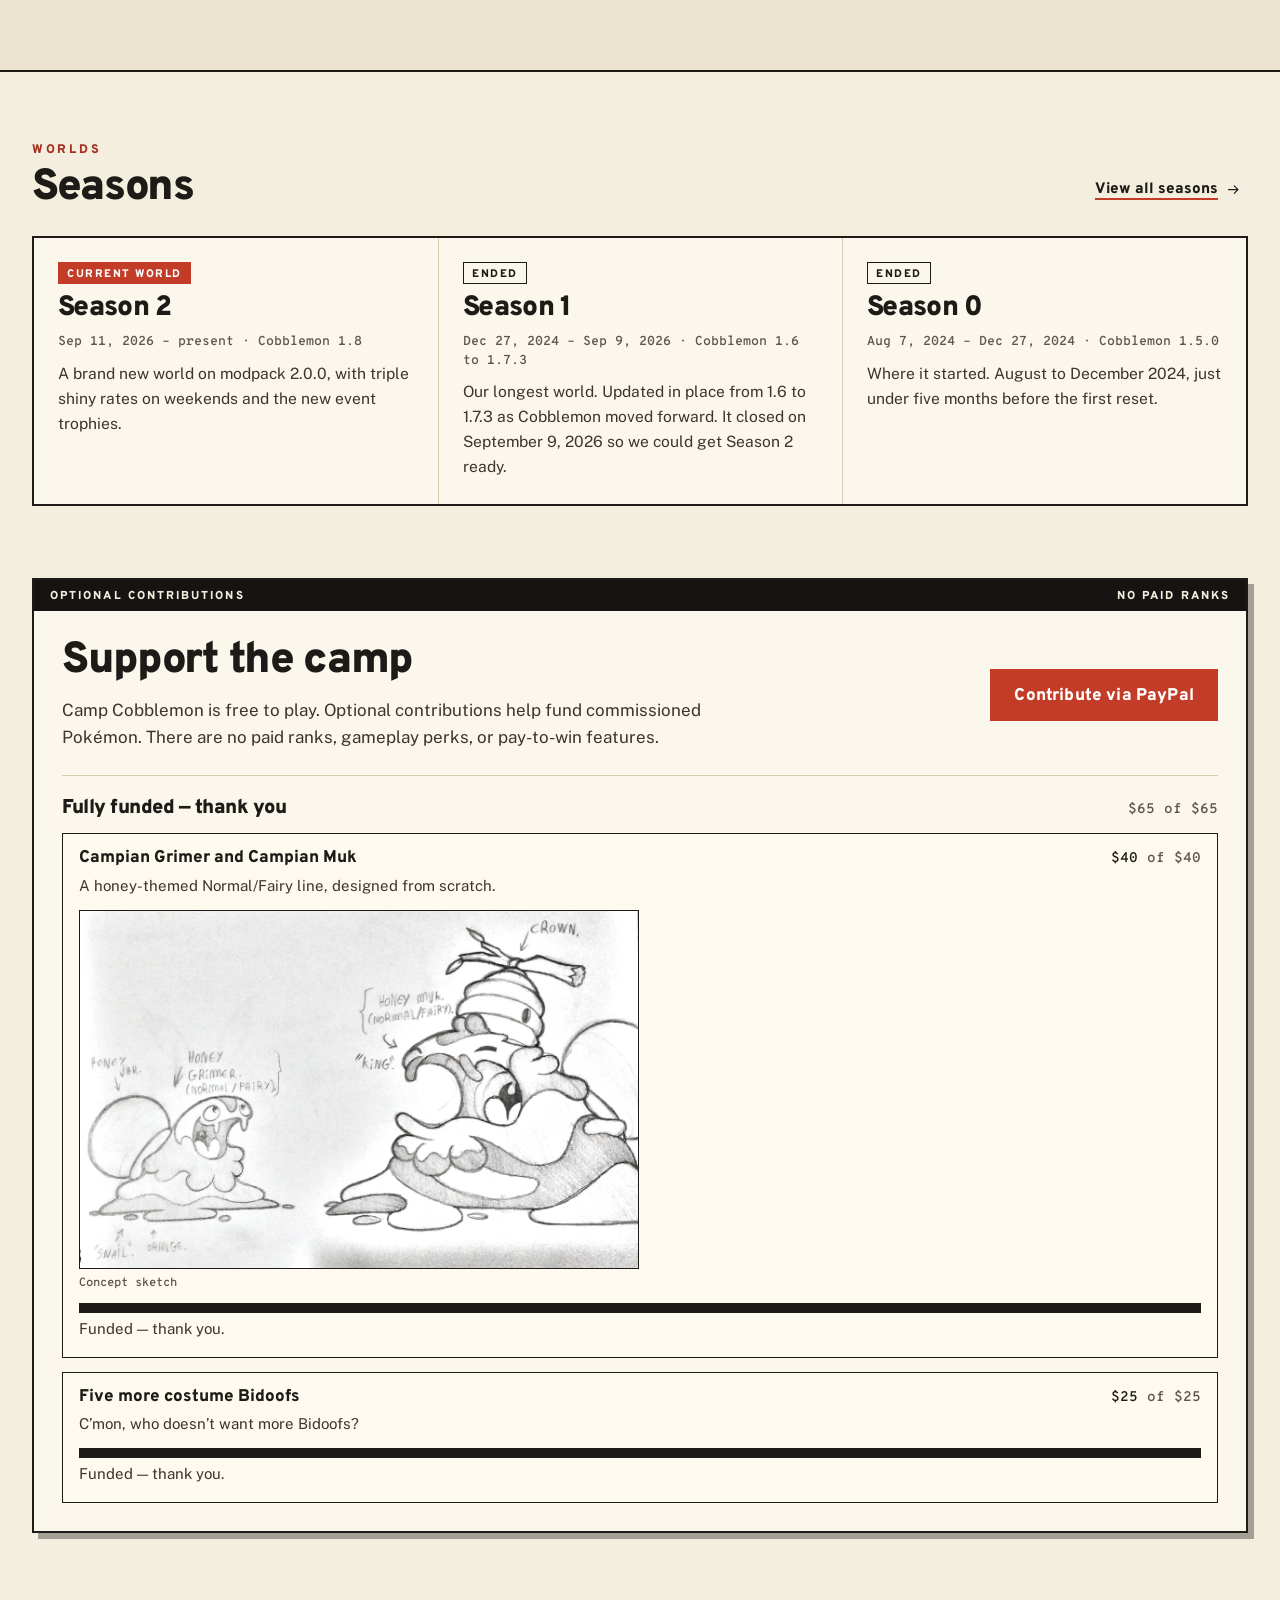
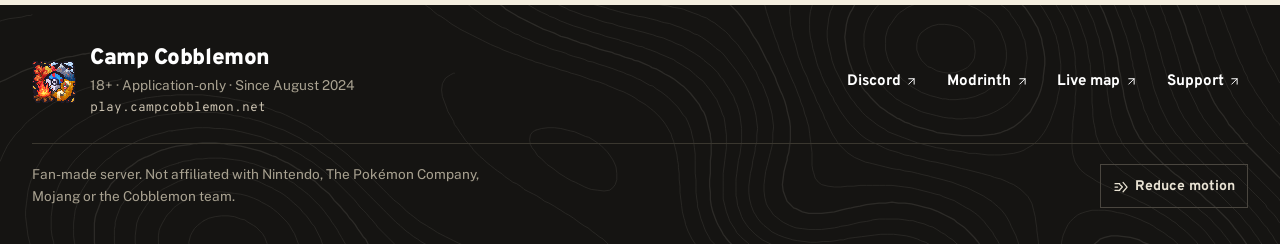
==== commit cfb43167: "Pokedex: add Pumpkin Bidoof (Halloween), by tortu152 Normal/Ghost, Intimidate, spawns at night next " ====
--- a/index.html
+++ b/index.html
@@ -213,7 +213,7 @@
   </div>
 </footer>
 
-<script src="content.js?v=d46ced88"></script>
+<script src="content.js?v=8765860d"></script>
 <script src="mods.js?v=3997c58c"></script>
 <script src="site.js?v=c81a7473"></script>
 </body>
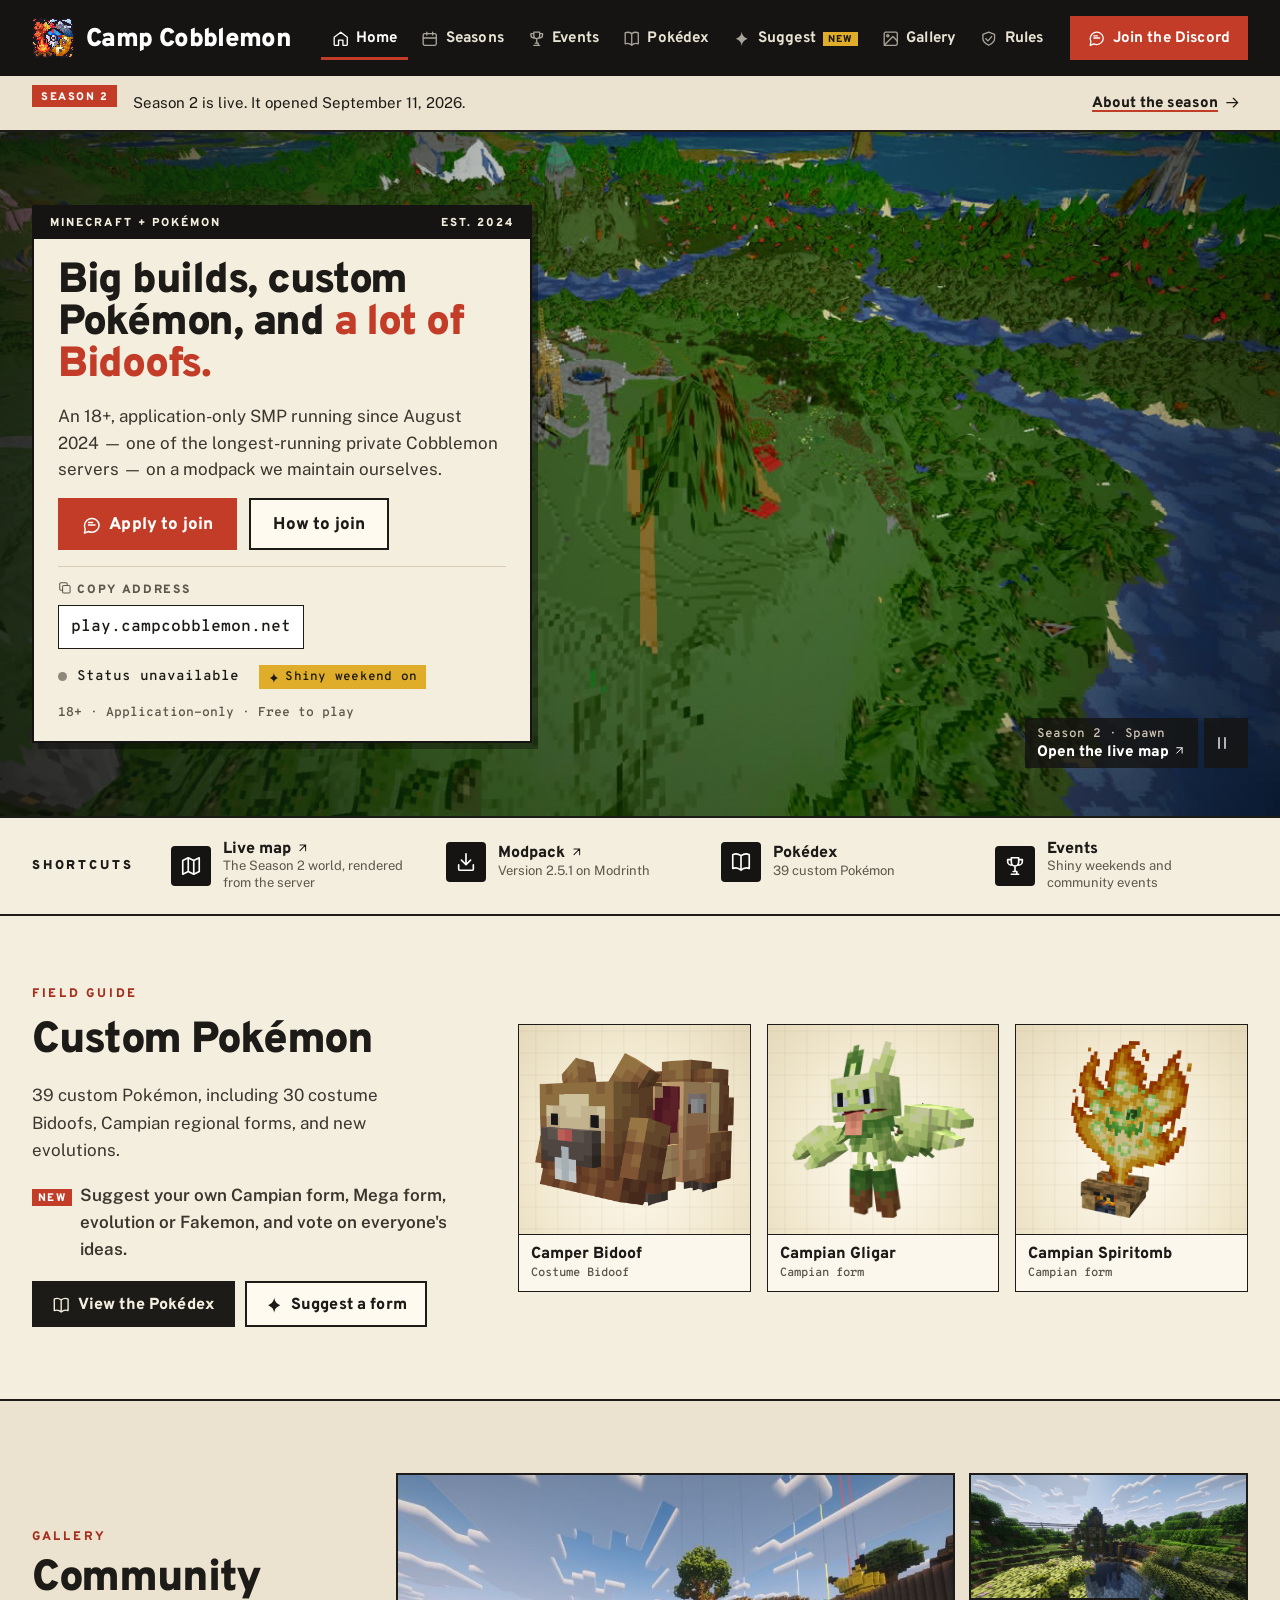
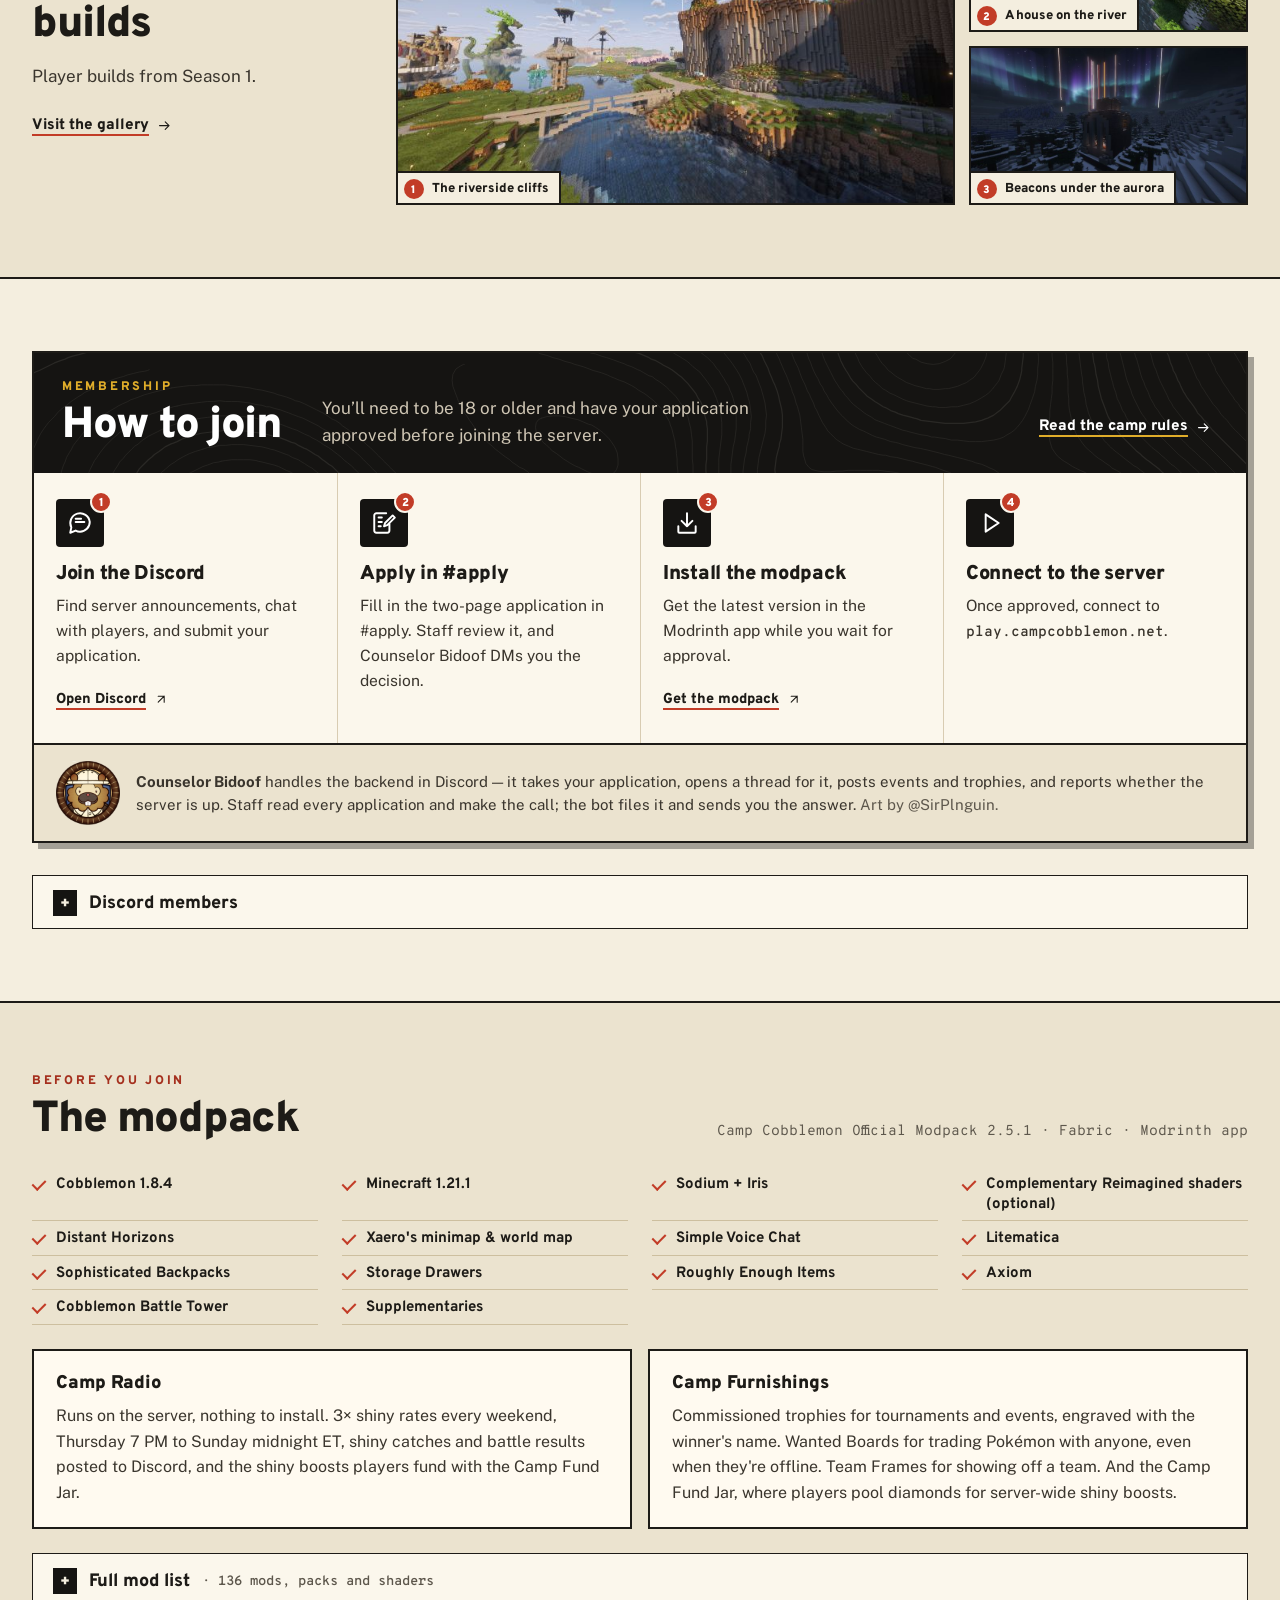
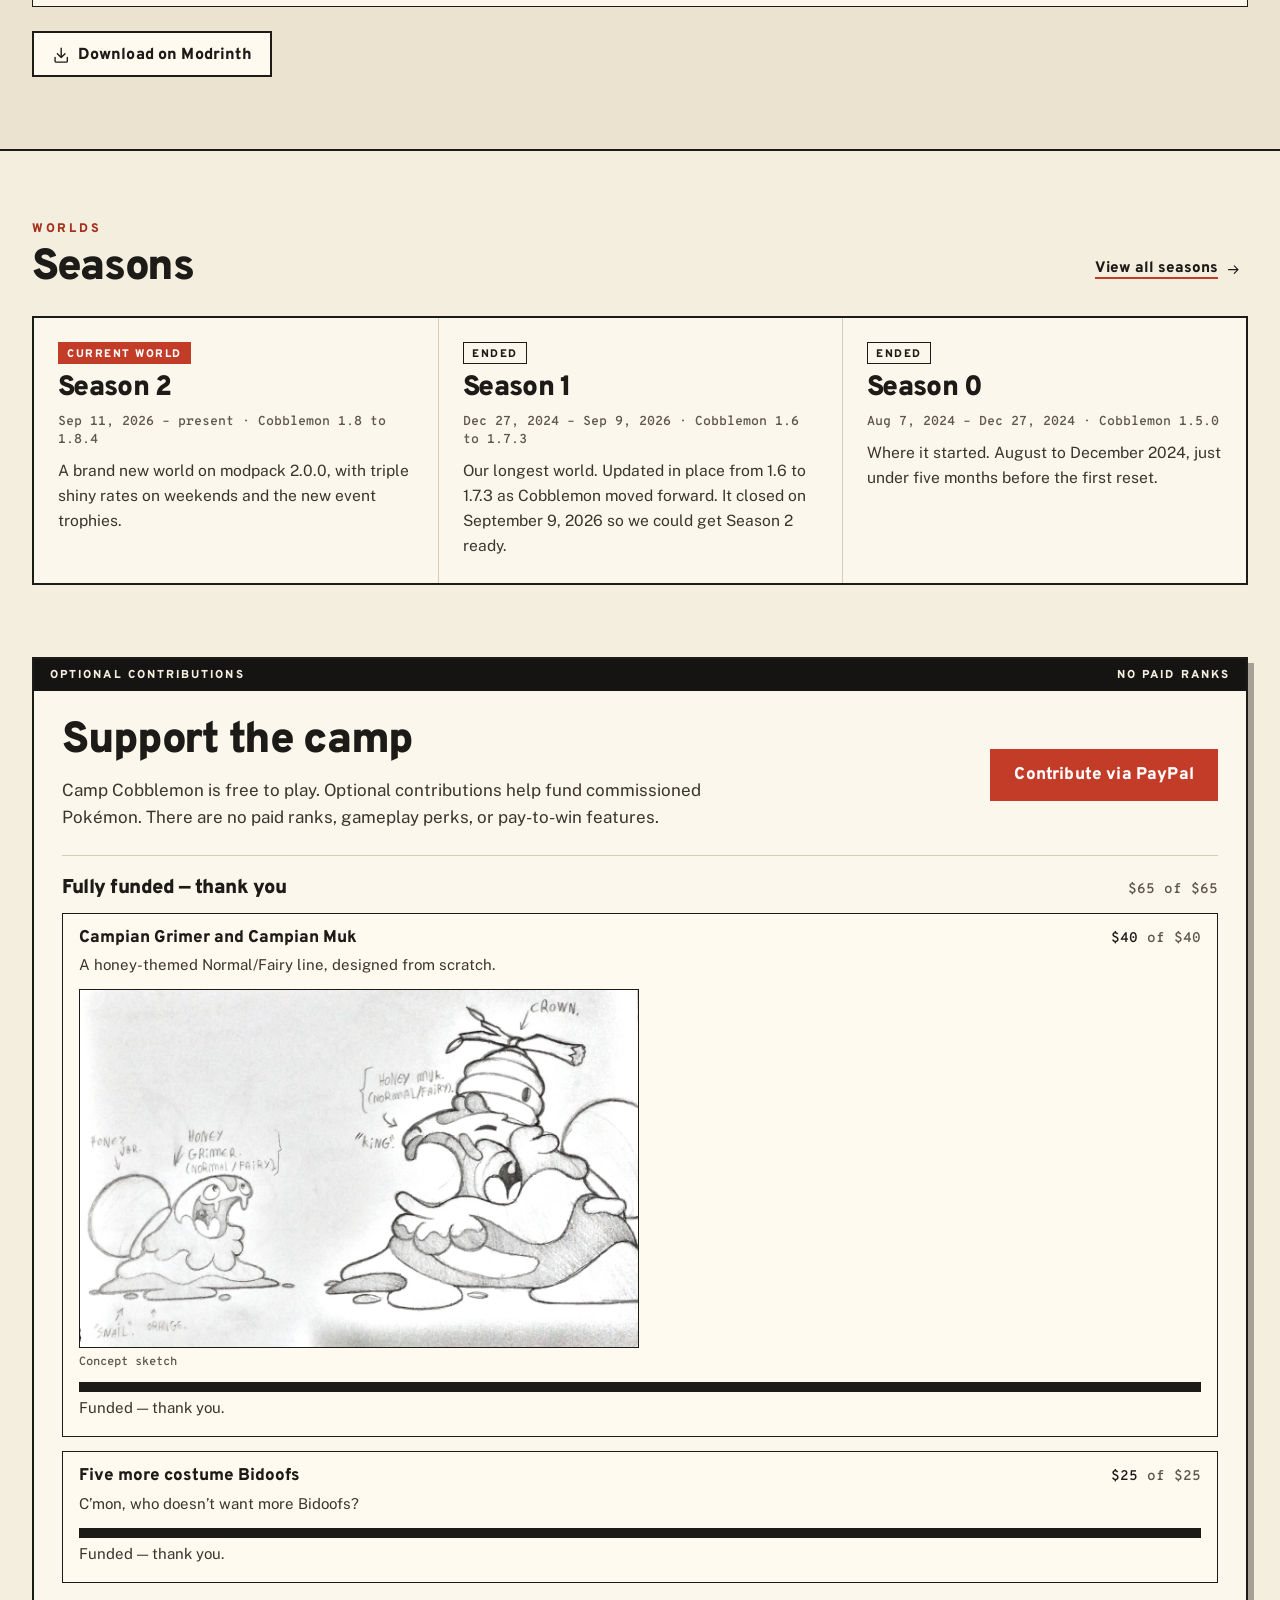
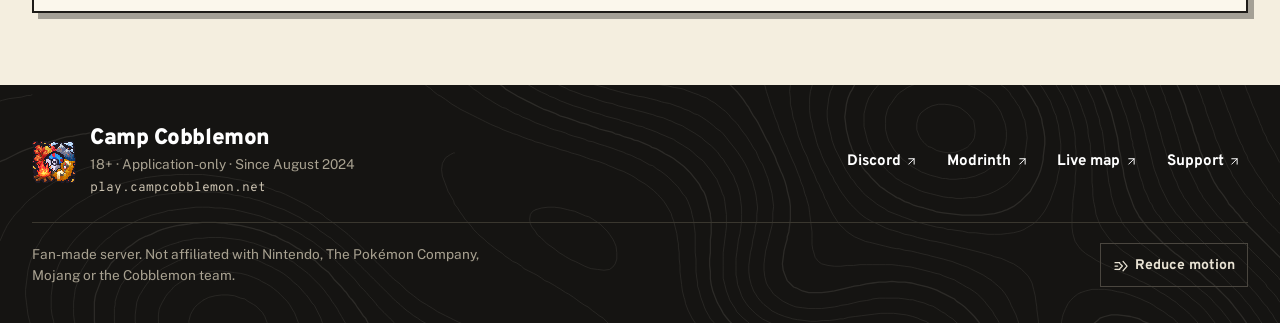
==== commit aa673b98: "Pokedex rarity marks; update site for modpack 2.5.1 Rarity now uses a Trading Card Game mark per Cob" ====
--- a/index.html
+++ b/index.html
@@ -20,7 +20,7 @@
   <link rel="preconnect" href="https://fonts.gstatic.com" crossorigin>
   <link href="https://fonts.googleapis.com/css2?family=Overpass:wght@600;700;800;900&family=Overpass+Mono:wght@500;600&family=Public+Sans:wght@400;500;600;700&display=swap" rel="stylesheet">
   <script>try{document.documentElement.setAttribute("data-motion",matchMedia("(prefers-reduced-motion: reduce)").matches||localStorage.getItem("camp-motion")==="reduced"?"reduced":"full")}catch(e){}</script>
-  <link rel="stylesheet" href="site.css?v=d48bb17c">
+  <link rel="stylesheet" href="site.css?v=ba1707b2">
 </head>
 <body class="home-page">
 <a class="skip-link" href="#main">Skip to content</a>
@@ -87,8 +87,8 @@
       <p class="key-title" aria-hidden="true">Shortcuts</p>
       <ul class="key-list">
         <li><a data-link="map" href="https://map.campcobblemon.net" target="_blank" rel="noopener"><span class="picto" aria-hidden="true"><svg class="icon" aria-hidden="true" focusable="false"><use href="assets/icons.svg#map"></use></svg></span><span><strong>Live map<svg class="icon trail" aria-hidden="true" focusable="false"><use href="assets/icons.svg#external"></use></svg></strong><small>The Season 2 world, rendered from the server</small></span></a></li>
-        <li><a data-link="modrinth" href="https://modrinth.com/modpack/camp-cobblemon-modpack" target="_blank" rel="noopener"><span class="picto" aria-hidden="true"><svg class="icon" aria-hidden="true" focusable="false"><use href="assets/icons.svg#download"></use></svg></span><span><strong>Modpack<svg class="icon trail" aria-hidden="true" focusable="false"><use href="assets/icons.svg#external"></use></svg></strong><small>Version <span data-modpack-version>2.1.0</span> on Modrinth</small></span></a></li>
-        <li><a href="pokedex.html"><span class="picto" aria-hidden="true"><svg class="icon" aria-hidden="true" focusable="false"><use href="assets/icons.svg#book"></use></svg></span><span><strong>Pokédex</strong><small><span data-mon-count>38</span> custom Pokémon</small></span></a></li>
+        <li><a data-link="modrinth" href="https://modrinth.com/modpack/camp-cobblemon-modpack" target="_blank" rel="noopener"><span class="picto" aria-hidden="true"><svg class="icon" aria-hidden="true" focusable="false"><use href="assets/icons.svg#download"></use></svg></span><span><strong>Modpack<svg class="icon trail" aria-hidden="true" focusable="false"><use href="assets/icons.svg#external"></use></svg></strong><small>Version <span data-modpack-version>2.5.1</span> on Modrinth</small></span></a></li>
+        <li><a href="pokedex.html"><span class="picto" aria-hidden="true"><svg class="icon" aria-hidden="true" focusable="false"><use href="assets/icons.svg#book"></use></svg></span><span><strong>Pokédex</strong><small><span data-mon-count>39</span> custom Pokémon</small></span></a></li>
         <li><a href="events.html"><span class="picto" aria-hidden="true"><svg class="icon" aria-hidden="true" focusable="false"><use href="assets/icons.svg#events"></use></svg></span><span><strong>Events</strong><small>Shiny weekends and community events</small></span></a></li>
       </ul>
     </div>
@@ -99,7 +99,7 @@
       <div class="field-guide-copy">
         <p class="kicker">Field guide</p>
         <h2 id="locals-heading">Custom Pokémon</h2>
-        <p><span data-mon-count>38</span> custom Pokémon, including <span data-bidoof-count>29</span> costume Bidoofs, Campian regional forms, and new evolutions.</p>
+        <p><span data-mon-count>39</span> custom Pokémon, including <span data-bidoof-count>30</span> costume Bidoofs, Campian regional forms, and new evolutions.</p>
         <p class="new-callout" data-new-until="2026-11-21"><span class="new-tag">New</span> Suggest your own Campian form, Mega form, evolution or Fakemon, and vote on everyone's ideas.</p>
         <div class="field-guide-actions">
           <a class="btn btn-dark" href="pokedex.html"><svg class="icon" aria-hidden="true" focusable="false"><use href="assets/icons.svg#book"></use></svg>View the Pokédex</a>
@@ -156,12 +156,12 @@
     <div class="wrap">
       <div class="section-head">
         <div><p class="kicker">Before you join</p><h2 id="modpack-heading">The modpack</h2></div>
-        <p class="mono">Camp Cobblemon Official Modpack <span data-modpack-version>2.0.0</span> · Fabric · Modrinth app</p>
+        <p class="mono">Camp Cobblemon Official Modpack <span data-modpack-version>2.5.1</span> · Fabric · Modrinth app</p>
       </div>
       <div class="chips" id="modpack-chips"></div>
       <div class="cards-4" id="modpack-ours"></div>
       <details class="dropdown">
-        <summary>Full mod list <span class="faint"><span class="sep" aria-hidden="true">· </span><span data-mod-count>121</span> mods, packs and shaders</span></summary>
+        <summary>Full mod list <span class="faint"><span class="sep" aria-hidden="true">· </span><span data-mod-count>136</span> mods, packs and shaders</span></summary>
         <div class="modlist" id="modlist"></div>
       </details>
       <div><a class="btn btn-outline" data-link="modrinth" href="https://modrinth.com/modpack/camp-cobblemon-modpack" target="_blank" rel="noopener"><svg class="icon" aria-hidden="true" focusable="false"><use href="assets/icons.svg#download"></use></svg>Download on Modrinth</a></div>
@@ -213,8 +213,8 @@
   </div>
 </footer>
 
-<script src="content.js?v=8765860d"></script>
-<script src="mods.js?v=3997c58c"></script>
-<script src="site.js?v=c81a7473"></script>
+<script src="content.js?v=fe175d44"></script>
+<script src="mods.js?v=deeb9f07"></script>
+<script src="site.js?v=dffadf98"></script>
 </body>
 </html>
--- a/site.css
+++ b/site.css
@@ -421,10 +421,8 @@
 .sub { margin-top: 4px; font: 600 .78rem/1.35 var(--mono); color: var(--muted); }
 .types { display: flex; flex-wrap: wrap; align-items: center; gap: 5px; }
 .type { display: inline-block; padding: 5px 7px 3px; border-radius: 2px; font: 800 .75rem/1 var(--head); letter-spacing: .08em; text-transform: uppercase; }
-.rarity { display: inline-flex; align-items: center; gap: 7px; margin-left: auto; padding: 4px 7px 2px; border: 1.5px solid var(--ink); background: var(--white); font: 800 .6875rem/1 var(--head); letter-spacing: .12em; text-transform: uppercase; white-space: nowrap; }
-.rarity .pips { display: inline-flex; gap: 2px; margin-top: -2px; }
-.rarity .pips i { width: 4px; height: 10px; background: var(--line); }
-.rarity .pips i.on { background: var(--rar); box-shadow: inset 0 0 0 1px rgba(0, 0, 0, .2); }
+.rarity { display: inline-flex; align-items: center; gap: 6px; margin-left: auto; font: 800 .6875rem/1 var(--head); letter-spacing: .12em; text-transform: uppercase; color: var(--ink-2); white-space: nowrap; }
+.rarity .mark { font-size: .95rem; letter-spacing: 0; color: var(--ink); }
 .where { display: flex; flex-wrap: wrap; align-items: center; gap: 4px; }
 .biome { display: inline-block; padding: 4px 7px 3px; background: var(--white); border: 1.5px solid var(--line); color: var(--ink-2); font: 600 .8rem/1.2 var(--body); }
 .how, .mon .ability { color: var(--ink-2); font-size: .9rem; }
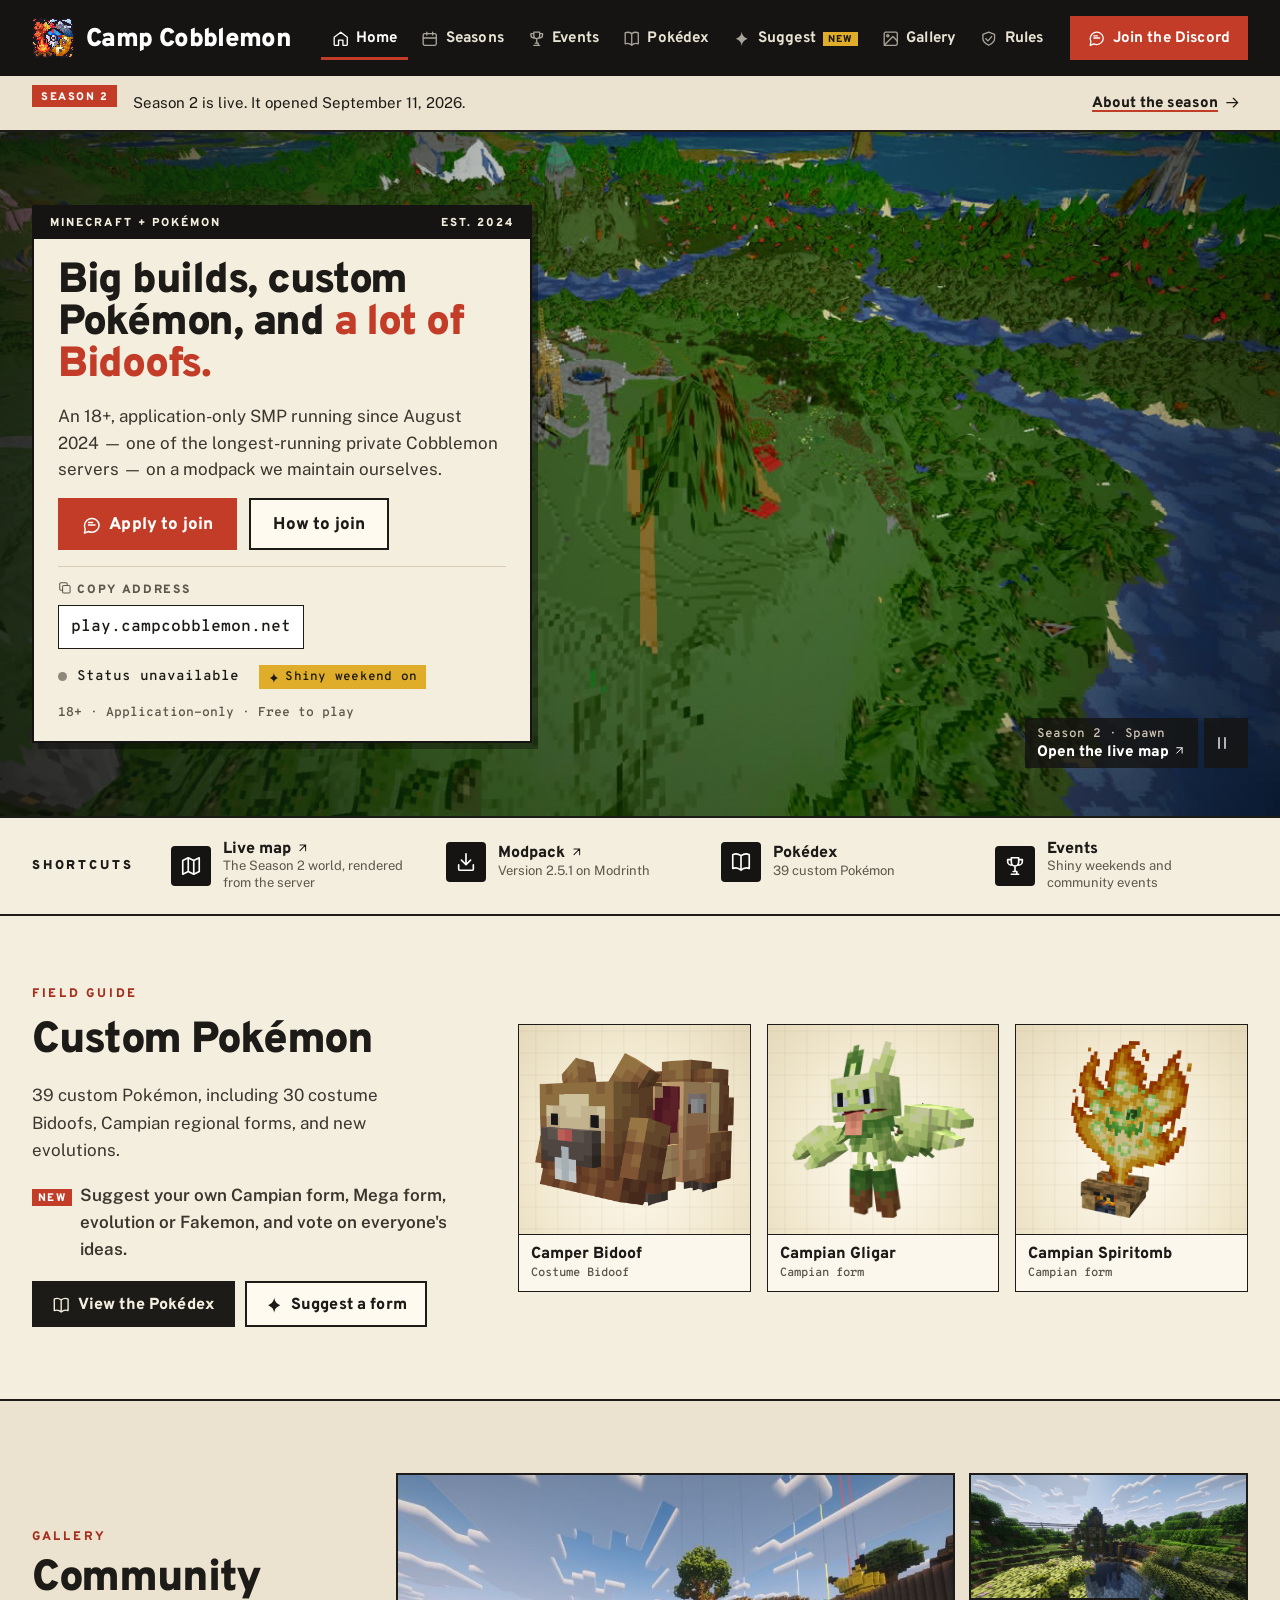
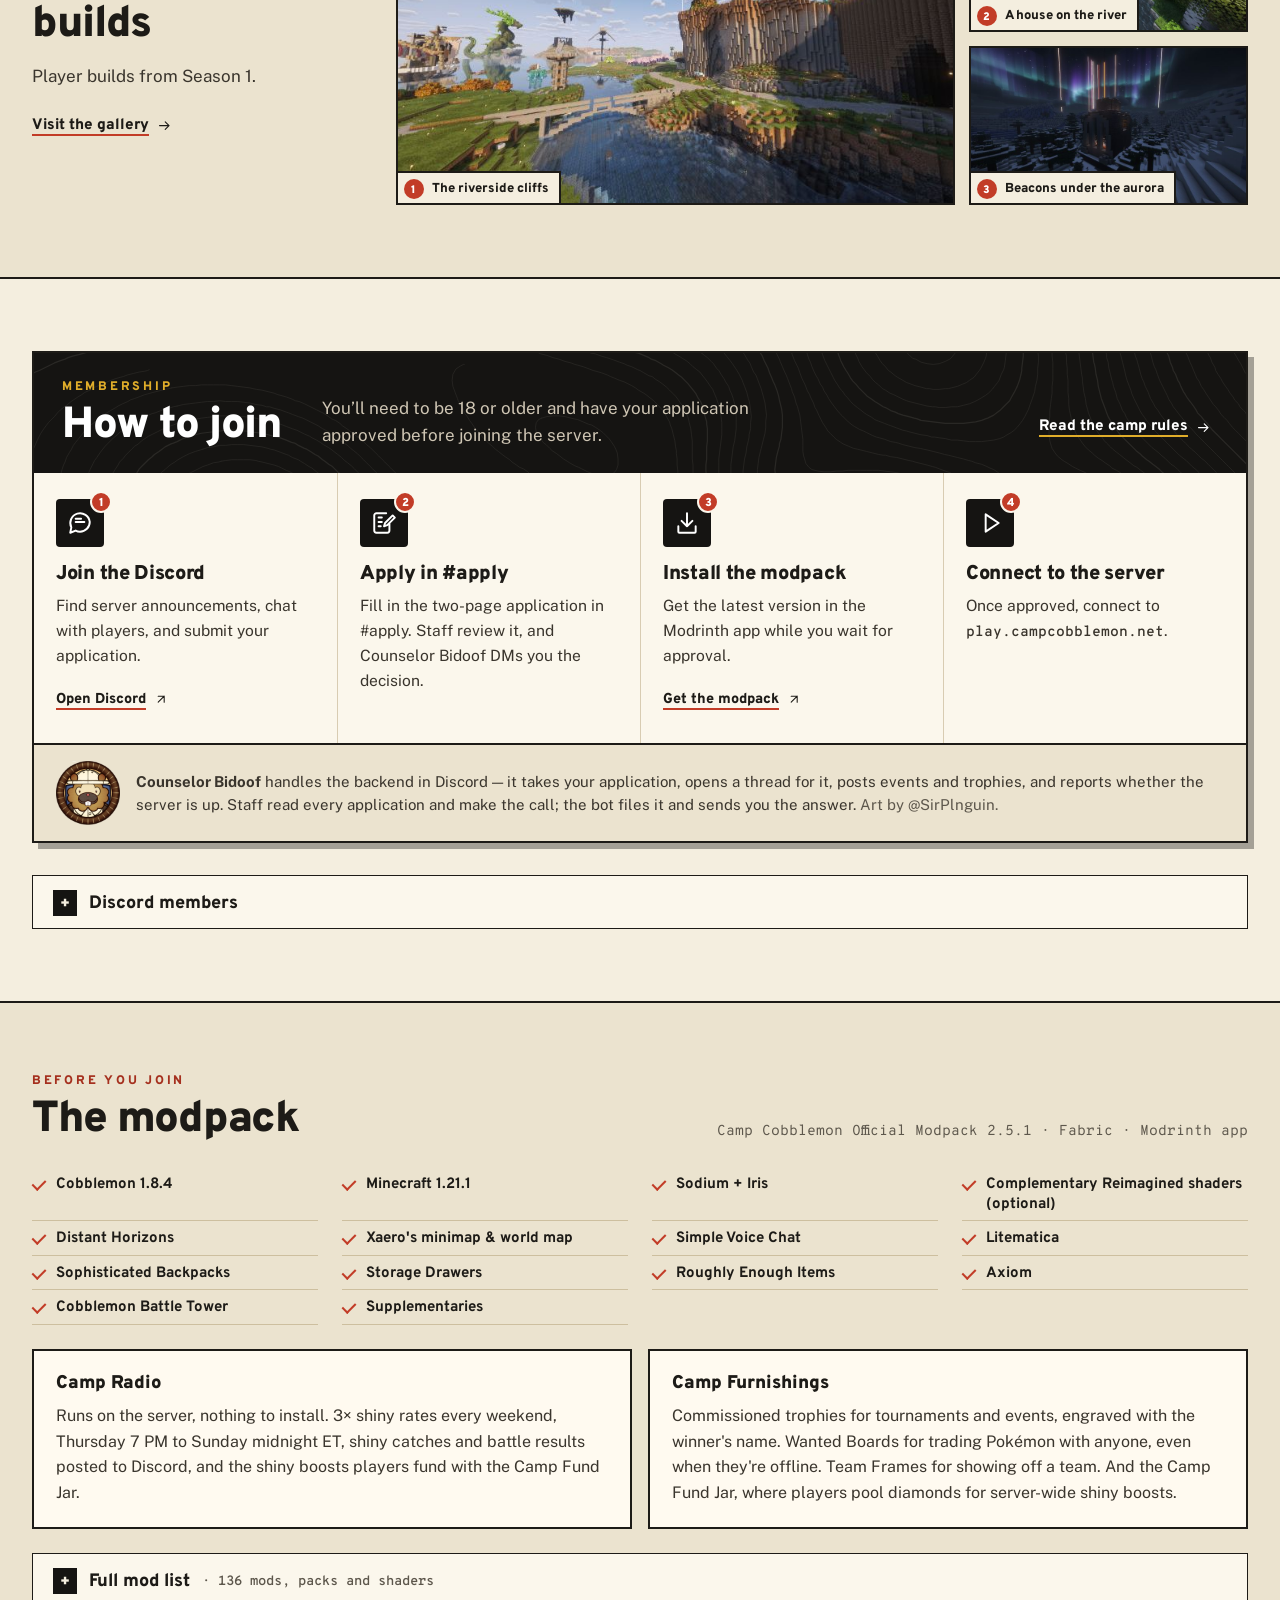
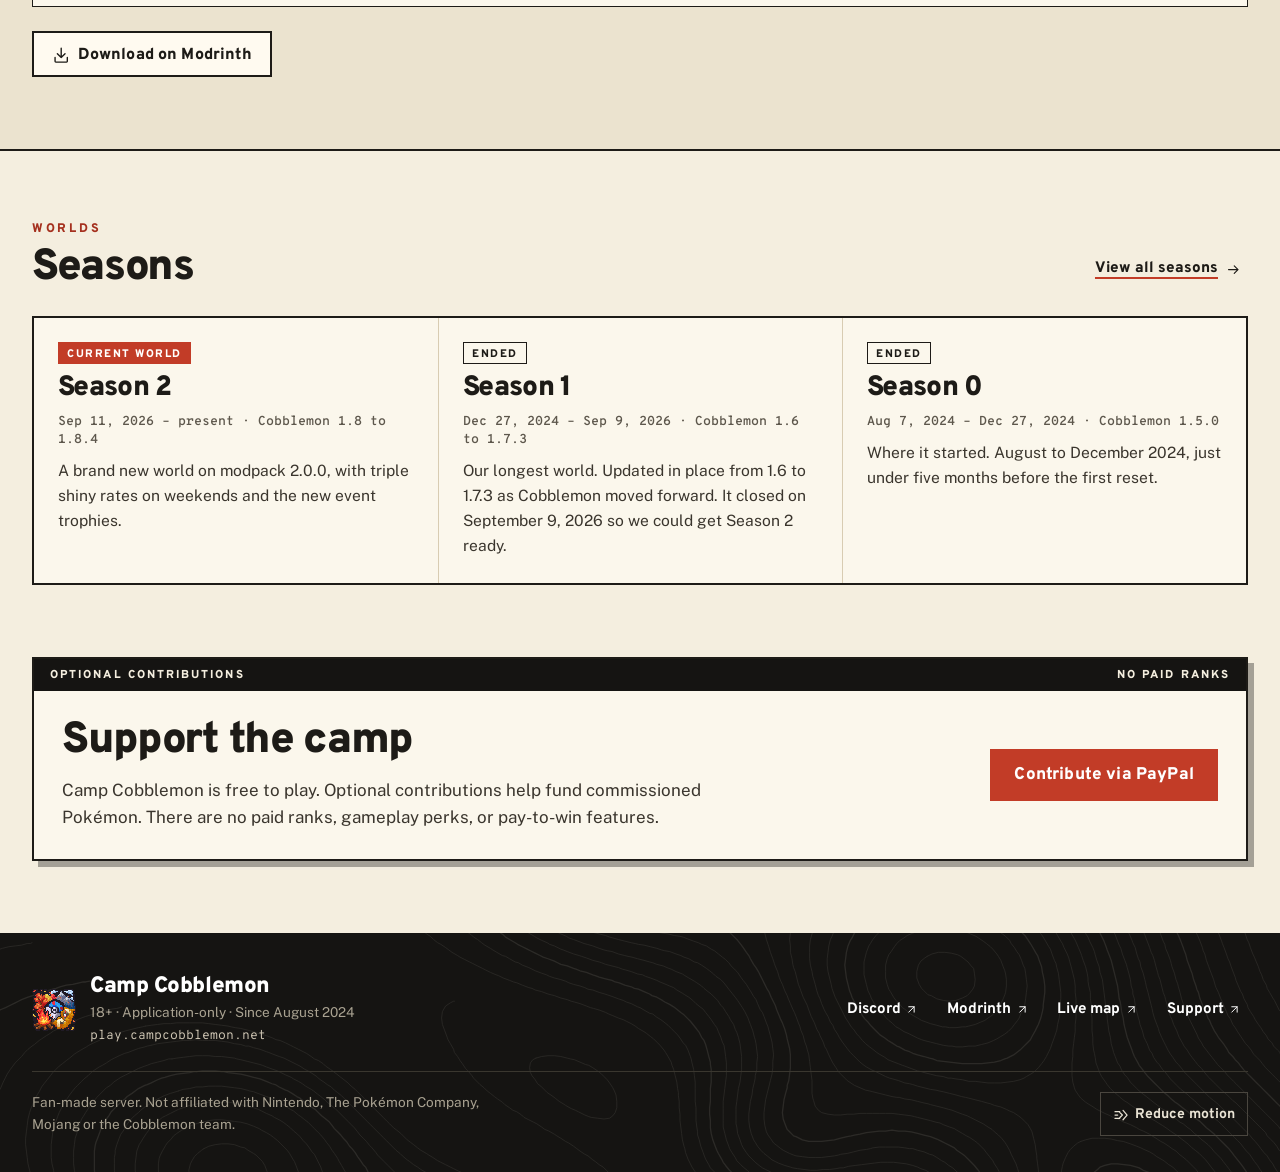
==== commit 68cb9231: "Home page: remove the commission goals (both funded) The Support the camp section and PayPal button " ====
--- a/index.html
+++ b/index.html
@@ -213,7 +213,7 @@
   </div>
 </footer>
 
-<script src="content.js?v=fe175d44"></script>
+<script src="content.js?v=a01257f4"></script>
 <script src="mods.js?v=deeb9f07"></script>
 <script src="site.js?v=dffadf98"></script>
 </body>
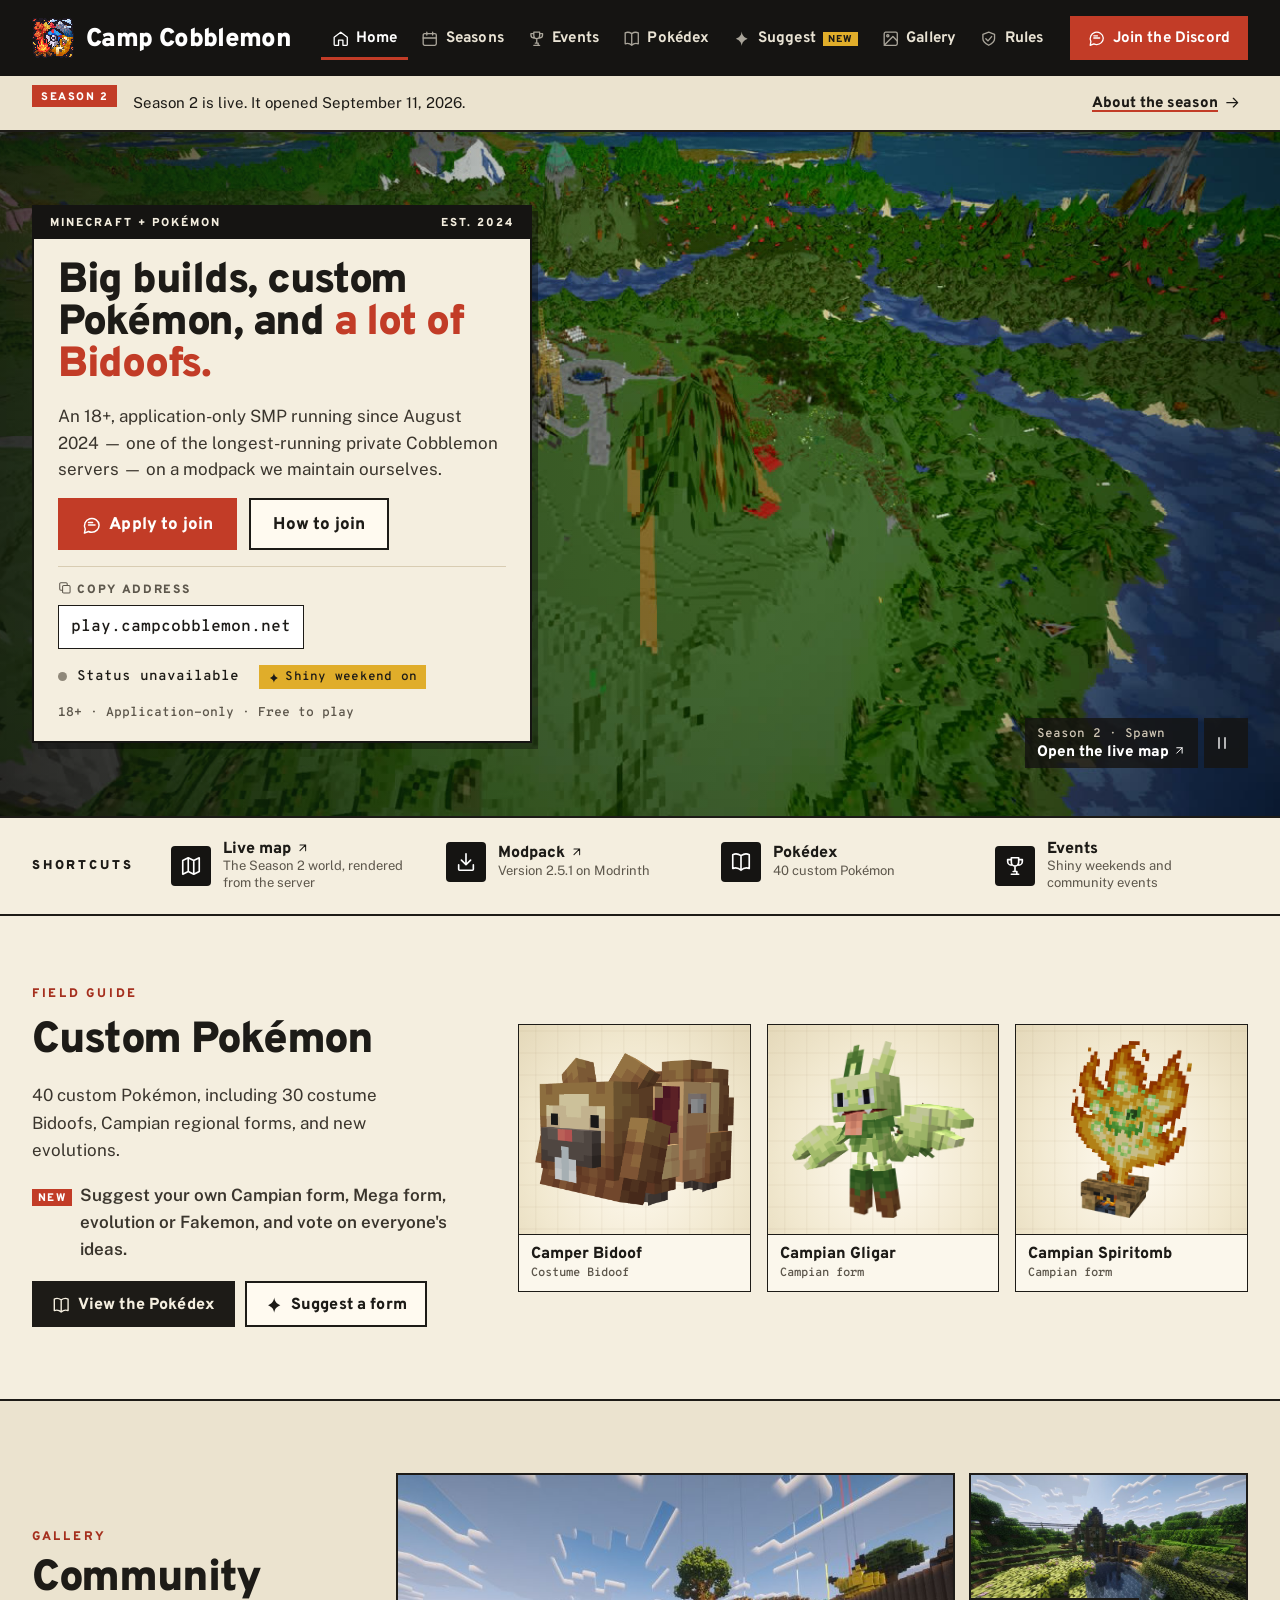
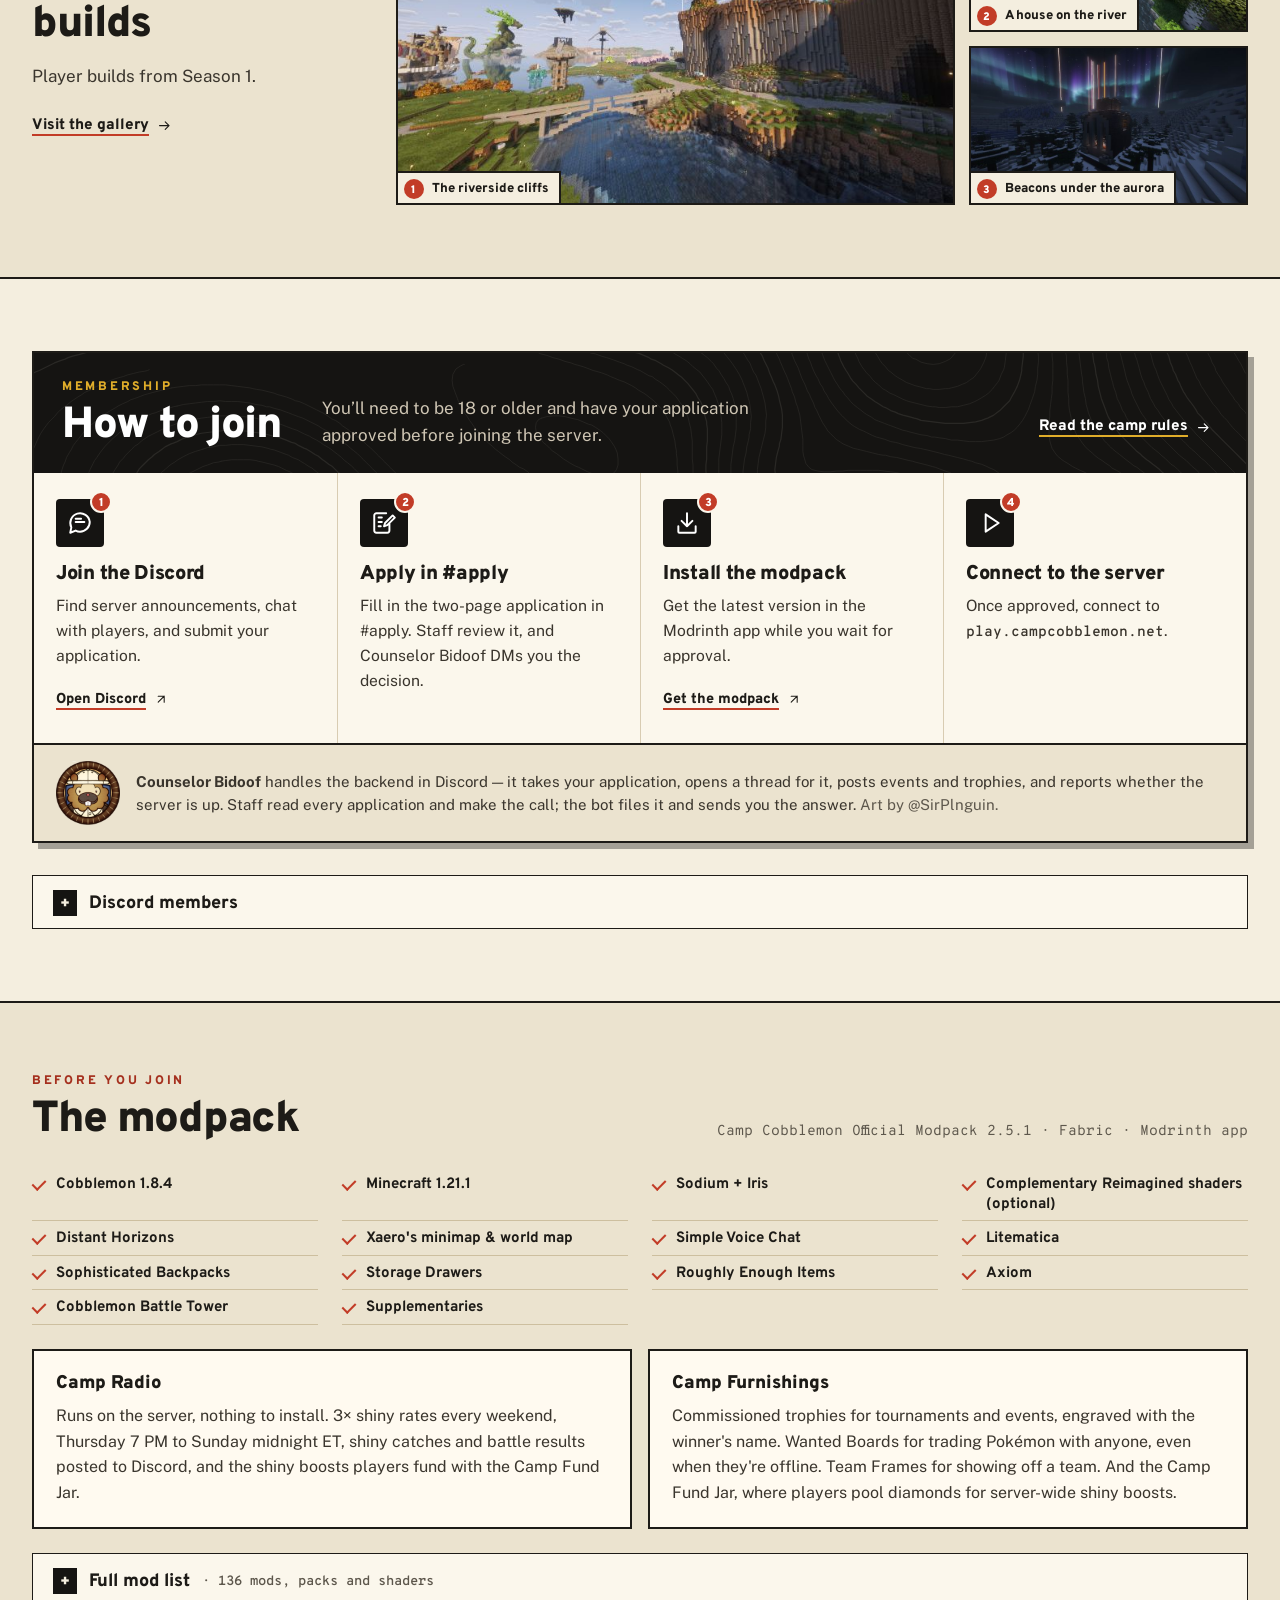
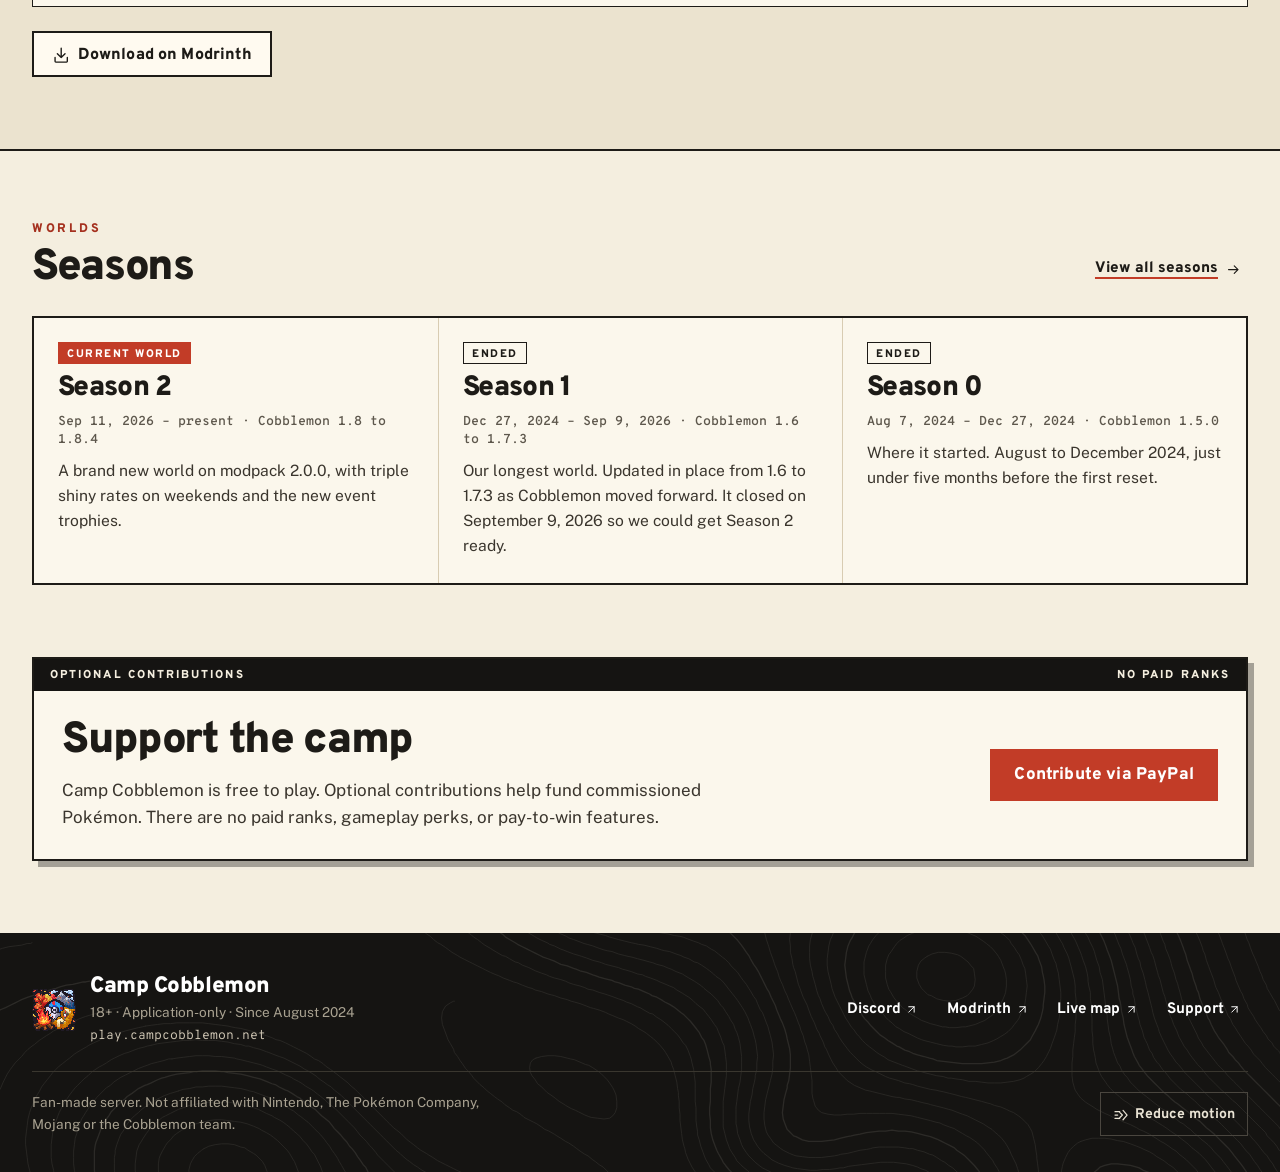
==== commit 678644da: "Pokedex: add Beehemoth, the male Combee evolution, by alycoris / Caliburnt / Doctor X Co-Authored-By" ====
--- a/index.html
+++ b/index.html
@@ -88,7 +88,7 @@
       <ul class="key-list">
         <li><a data-link="map" href="https://map.campcobblemon.net" target="_blank" rel="noopener"><span class="picto" aria-hidden="true"><svg class="icon" aria-hidden="true" focusable="false"><use href="assets/icons.svg#map"></use></svg></span><span><strong>Live map<svg class="icon trail" aria-hidden="true" focusable="false"><use href="assets/icons.svg#external"></use></svg></strong><small>The Season 2 world, rendered from the server</small></span></a></li>
         <li><a data-link="modrinth" href="https://modrinth.com/modpack/camp-cobblemon-modpack" target="_blank" rel="noopener"><span class="picto" aria-hidden="true"><svg class="icon" aria-hidden="true" focusable="false"><use href="assets/icons.svg#download"></use></svg></span><span><strong>Modpack<svg class="icon trail" aria-hidden="true" focusable="false"><use href="assets/icons.svg#external"></use></svg></strong><small>Version <span data-modpack-version>2.5.1</span> on Modrinth</small></span></a></li>
-        <li><a href="pokedex.html"><span class="picto" aria-hidden="true"><svg class="icon" aria-hidden="true" focusable="false"><use href="assets/icons.svg#book"></use></svg></span><span><strong>Pokédex</strong><small><span data-mon-count>39</span> custom Pokémon</small></span></a></li>
+        <li><a href="pokedex.html"><span class="picto" aria-hidden="true"><svg class="icon" aria-hidden="true" focusable="false"><use href="assets/icons.svg#book"></use></svg></span><span><strong>Pokédex</strong><small><span data-mon-count>40</span> custom Pokémon</small></span></a></li>
         <li><a href="events.html"><span class="picto" aria-hidden="true"><svg class="icon" aria-hidden="true" focusable="false"><use href="assets/icons.svg#events"></use></svg></span><span><strong>Events</strong><small>Shiny weekends and community events</small></span></a></li>
       </ul>
     </div>
@@ -99,7 +99,7 @@
       <div class="field-guide-copy">
         <p class="kicker">Field guide</p>
         <h2 id="locals-heading">Custom Pokémon</h2>
-        <p><span data-mon-count>39</span> custom Pokémon, including <span data-bidoof-count>30</span> costume Bidoofs, Campian regional forms, and new evolutions.</p>
+        <p><span data-mon-count>40</span> custom Pokémon, including <span data-bidoof-count>30</span> costume Bidoofs, Campian regional forms, and new evolutions.</p>
         <p class="new-callout" data-new-until="2026-11-21"><span class="new-tag">New</span> Suggest your own Campian form, Mega form, evolution or Fakemon, and vote on everyone's ideas.</p>
         <div class="field-guide-actions">
           <a class="btn btn-dark" href="pokedex.html"><svg class="icon" aria-hidden="true" focusable="false"><use href="assets/icons.svg#book"></use></svg>View the Pokédex</a>
@@ -213,7 +213,7 @@
   </div>
 </footer>
 
-<script src="content.js?v=a01257f4"></script>
+<script src="content.js?v=4cea7570"></script>
 <script src="mods.js?v=deeb9f07"></script>
 <script src="site.js?v=dffadf98"></script>
 </body>
